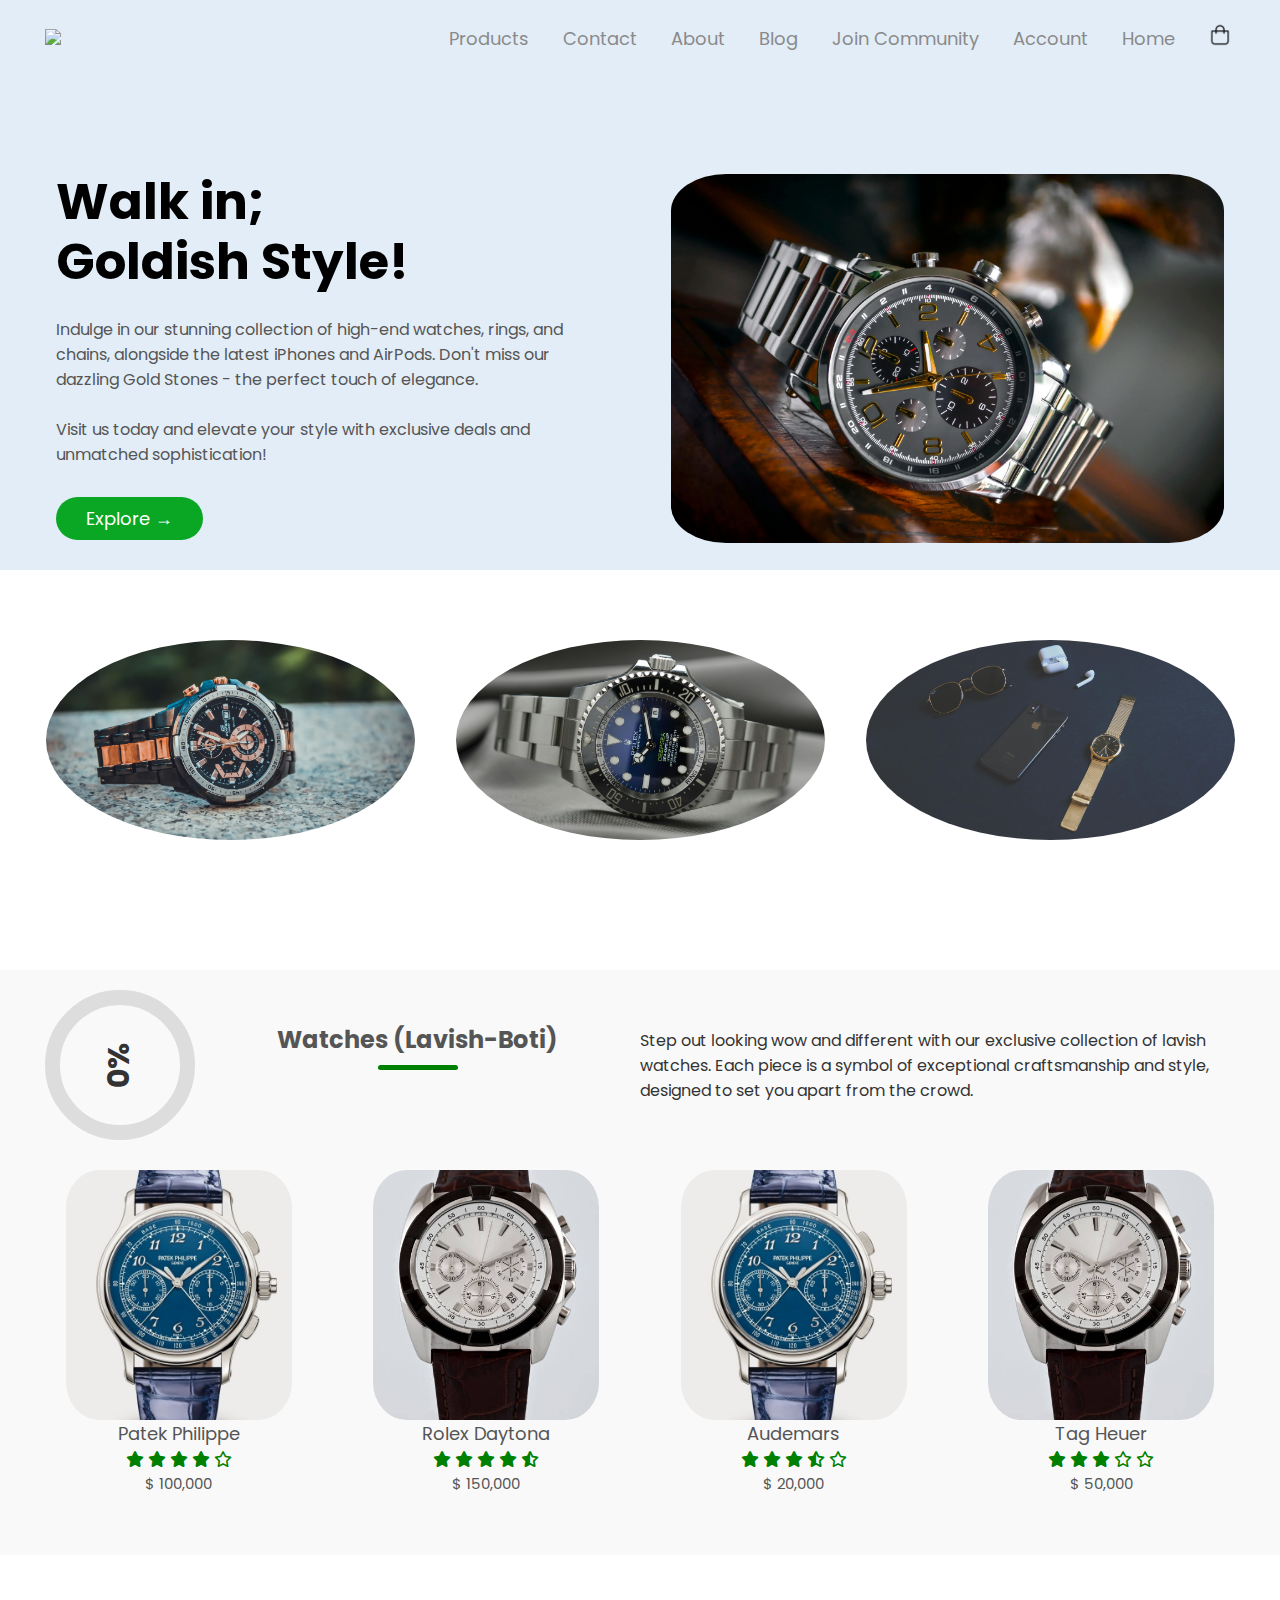
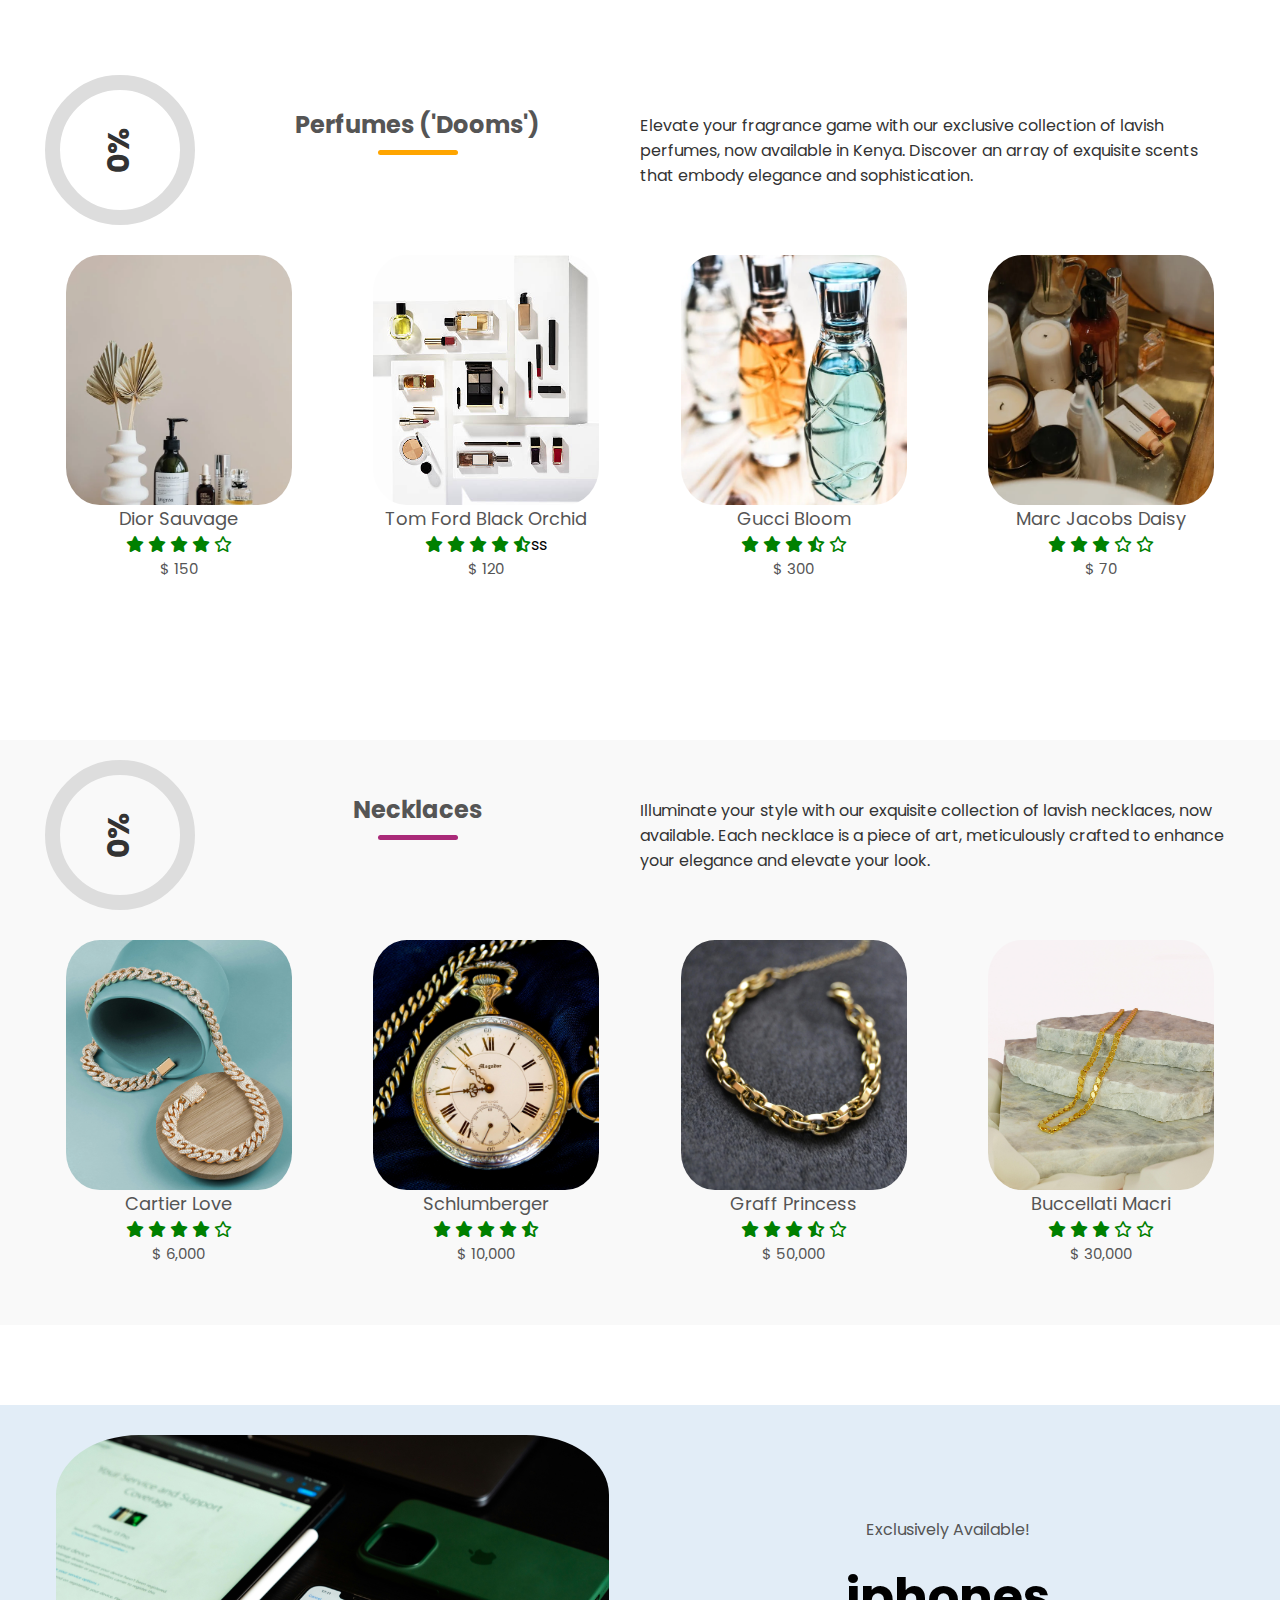
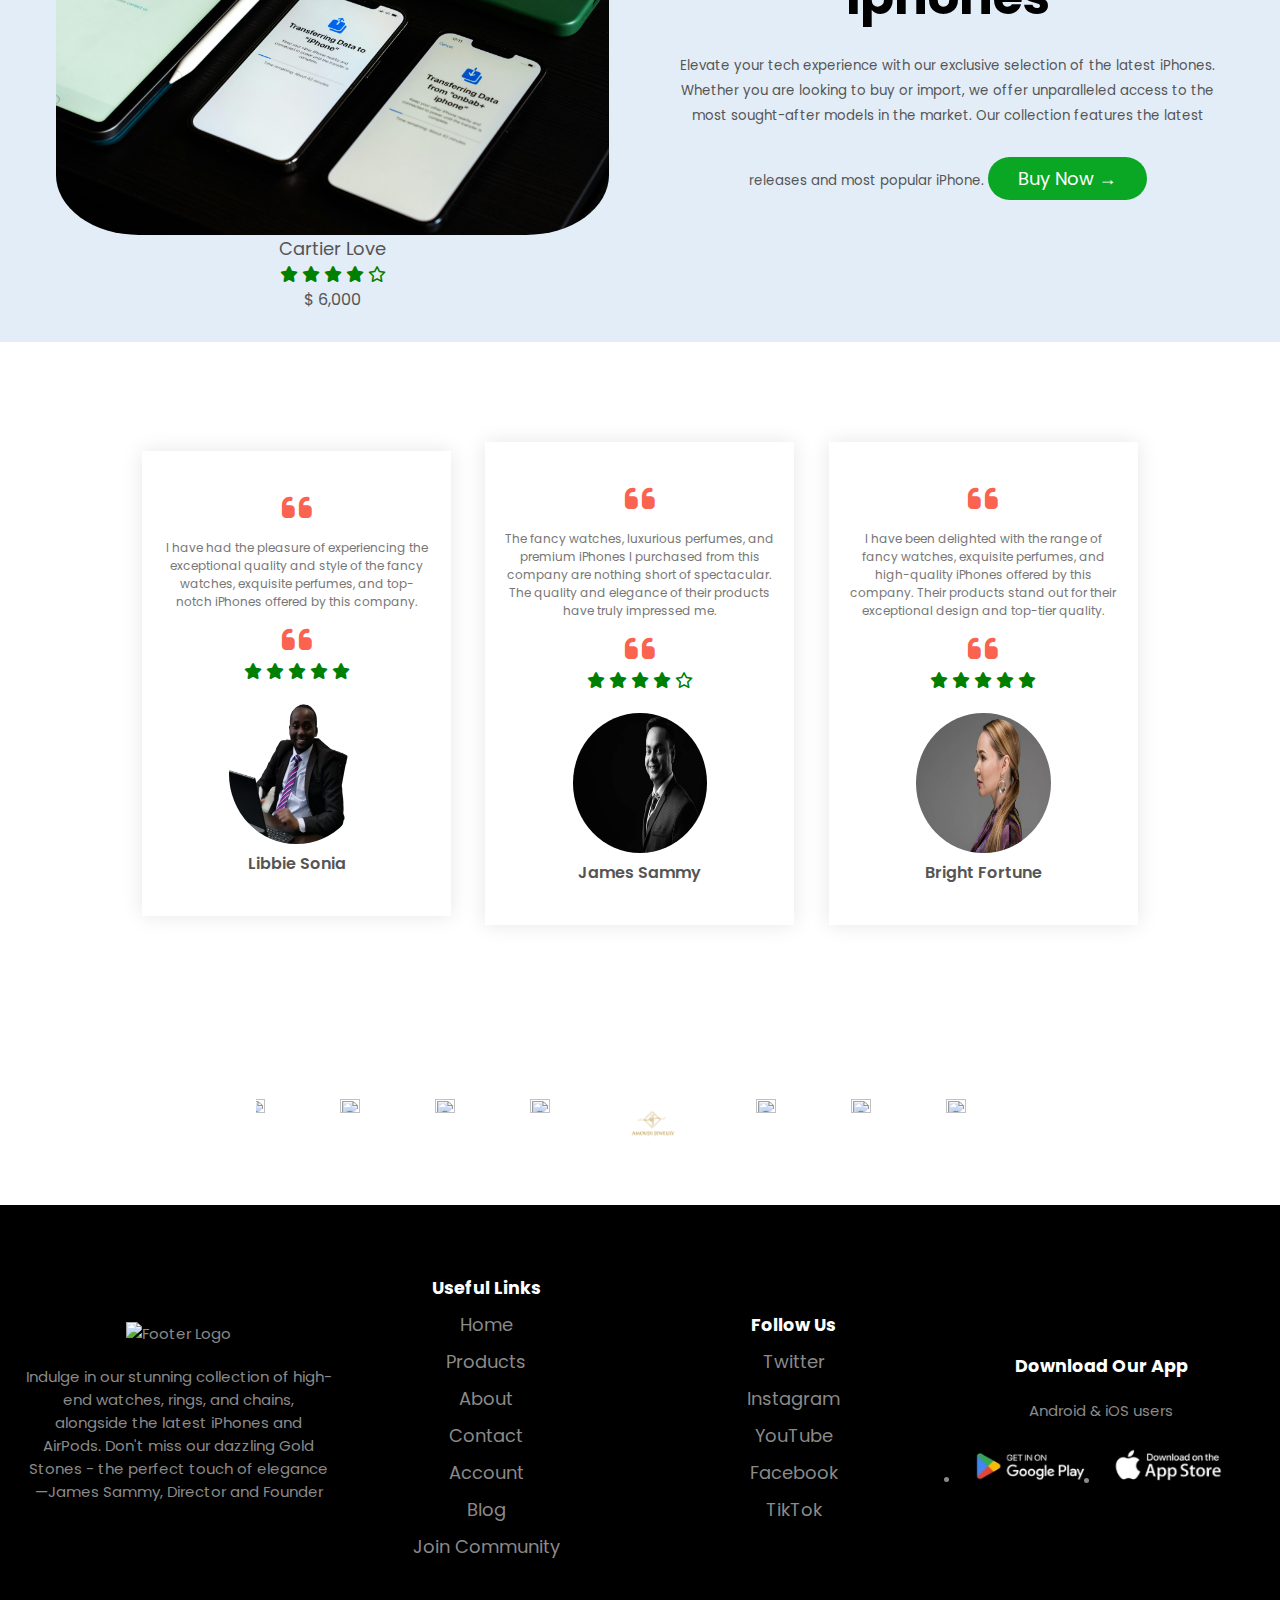
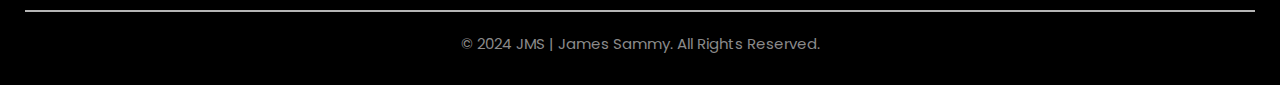
==== index.html @ a6b02d1a "Updates" ====
<!DOCTYPE html>
<html lang="en">

<head>
    <meta charset="UTF-8">
    <meta name="viewport" content="width=device-width, initial-scale=1.0">
    <title>StoreJMS</title>
    <link rel="stylesheet" href="style.css"> <!-- connect to the styling css-->
    <link href="https://fonts.googleapis.com/css2?family=Poppins:wght@300;400;500;600;700&display=swap"
        rel="stylesheet">
    <link rel="stylesheet" href="https://cdnjs.cloudflare.com/ajax/libs/font-awesome/6.4.2/css/all.min.css">
    <link rel="icon" href="images/favicon.png" type="image/png"><!----fav-icon for the browser---->
</head>

<body>
    <div class="header">
        <div class="container">

            <div class="navbar">
                <div class="logo">
                    <a href="index.html"><img src="images/logo2.png" width="150px"></a>
                </div>
                <nav>
                    <ul id="menuItems">
                        <!--add clickable menu using tag <a></a> to link pages-->
                        <li><a href="products.html">Products</a></li>
                        <li><a href="contact.html">Contact</a></li>
                        <li><a href="about.html">About</a></li>
                        <li><a href="blog.html">Blog</a></li>
                        <li><a href="community.html">Join Community</a></li>
                        <li><a href="account.html">Account</a></li>
                        <li><a href="index.html">Home</a></li>
                    </ul>
                </nav>
                <a href="cart.html"><img src="images/shopping-bag1.png" width="30px" height="30px"></a>
                <img src="images/menu.png" class="menu-icon" onclick="menutoggle()">
            </div>
            <div class="row">
                <div class="col-2">
                    <h1>Walk in; <br> Goldish Style!</h1>
                    <p>
                        Indulge in our stunning collection of high-end watches, rings, and chains, alongside the
                        latest
                        iPhones and AirPods.
                        Don't miss our dazzling Gold Stones - the perfect touch of elegance. <br /> <br />Visit us today
                        and
                        elevate
                        your
                        style with
                        exclusive deals and unmatched sophistication!
                    </p>
                    <a href="products.html" class="btn">Explore &#8594;</a>
                </div>
                <div class="col-2">
                    <img src="images/w1.jpg" class="circular-img1">
                </div>
            </div>
        </div>
    </div>

    <!--CATEGORIES / SECTIONS-->

    <div class="categories">
        <div class="container">
            <div class="row">
                <div class="col-3">
                    <img src="images/w3.jpg" class="circular-img2">
                </div>
                <div class="col-3">
                    <img src="images/w4.jpg" class="circular-img2">
                </div>
                <div class="col-3">
                    <img src="images/collection1.jpg" class="circular-img2">
                </div>
            </div>
        </div>
    </div>
    <!--product-->
    <div class="Watches">
        <div class="container">
            <section class="statAnalysis">
                <div class="circle-progress-container">
                    <svg class="circle-progress" viewBox="0 0 100 100">
                        <circle class="circle-bg" cx="50" cy="50" r="45"></circle>
                        <circle id="circle-progress-bar" class="circle-progress-bar" cx="50" cy="50" r="45"></circle>
                        <text id="circle-progress-text" x="50" y="50" text-anchor="middle" dy=".3em">0%</text>
                    </svg>
                    <h2 class="titleW">Watches (Lavish-Boti)</h2>
                </div>
                <div class="descriptionT">
                    <p id="descriptionT-text">Step out looking wow and different with our exclusive collection of lavish
                        watches.
                        Each
                        piece is
                        a symbol of
                        exceptional craftsmanship and style, designed to set you apart from the crowd.</p>
                </div>
            </section>

            <div class="row">
                <div class="col-4">
                    <a href="productDetails.html?name=Patek%20Philippe&price=100,000"><img src="images/patek1.jpg"
                            alt="Patek Philippe" class="circular-img"></a>
                    <a href="productDetails.html?name=Patek%20Philippe&price=100,000">
                        <h4>Patek Philippe</h4>
                    </a>
                    <div class="rating">
                        <i class="fa-solid fa-star"></i>
                        <i class="fa-solid fa-star"></i>
                        <i class="fa-solid fa-star"></i>
                        <i class="fa-solid fa-star"></i>
                        <i class="fa-regular fa-star"></i>
                    </div>
                    <p>$ 100,000</p>
                </div>
                <div class="col-4">
                    <a href="productDetails.html?name=Rolex%20Daytona&price=150,000"><img src="images/patek2.jpg"
                            alt="Rolex Daytona" class="circular-img"></a>
                    <a href="productDetails.html?name=Rolex%20Daytona&price=150,000">
                        <h4>Rolex Daytona</h4>
                    </a>
                    <div class="rating">
                        <i class="fa-solid fa-star"></i>
                        <i class="fa-solid fa-star"></i>
                        <i class="fa-solid fa-star"></i>
                        <i class="fa-solid fa-star"></i>
                        <i class="fas fa-star-half-alt"></i>
                    </div>
                    <p>$ 150,000</p>
                </div>
                <div class="col-4">
                    <a href="productDetails.html?name=Audemars&price=20,000"><img src="images/patek1.jpg" alt="Audemars"
                            class="circular-img"></a>
                    <a href="productDetails.html?name=Audemars&price=20,000">
                        <h4>Audemars</h4>
                    </a>
                    <div class="rating">
                        <i class="fa-solid fa-star"></i>
                        <i class="fa-solid fa-star"></i>
                        <i class="fa-solid fa-star"></i>
                        <i class="fas fa-star-half-alt"></i>
                        <i class="fa-regular fa-star"></i>
                    </div>
                    <p>$ 20,000</p>
                </div>
                <div class="col-4">
                    <a href="productDetails.html?name=Tag%20Heuer&price=50,000"><img src="images/patek2.jpg"
                            alt="Tag Heuer" class="circular-img"></a>
                    <a href="productDetails.html?name=Tag%20Heuer&price=50,000">
                        <h4>Tag Heuer</h4>
                    </a>
                    <div class="rating">
                        <i class="fa-solid fa-star"></i>
                        <i class="fa-solid fa-star"></i>
                        <i class="fa-solid fa-star"></i>
                        <i class="fa-regular fa-star"></i>
                        <i class="fa-regular fa-star"></i>
                    </div>
                    <p>$ 50,000</p>
                </div>
            </div>
        </div>
    </div>
    <div class="Perfumes">
        <div class="container">
            <section class="statAnalysis2">
                <div class="circle-progress-container2">
                    <svg class="circle-progress2" viewBox="0 0 100 100">
                        <circle class="circle-bg2" cx="50" cy="50" r="45"></circle>
                        <circle id="circle-progress-bar2" class="circle-progress-bar2" cx="50" cy="50" r="45"></circle>
                        <text id="circle-progress-text2" x="50" y="50" text-anchor="middle" dy=".3em">0%</text>
                    </svg>
                    <h2 class="titleP">Perfumes ('Dooms')</h2>
                </div>
                <div class="descriptionT2">
                    <p id="descriptionT2-text">Elevate your fragrance game with our exclusive collection of lavish
                        perfumes, now
                        available in Kenya.
                        Discover an array
                        of exquisite scents that embody elegance and sophistication.</p>
                </div>
            </section>
            <div class="row">
                <div class="col-4">
                    <a href="productDetails.html?name=Dior%20Sauvage&price=150"><img src="images/doom1.webp"
                            class="circular-img"></a>
                    <a href="productDetails.html?name=Dior%20Sauvage&price=150">
                        <h4>Dior Sauvage</h4>
                    </a>
                    <div class="rating">
                        <i class="fa-solid fa-star"></i>
                        <i class="fa-solid fa-star"></i>
                        <i class="fa-solid fa-star"></i>
                        <i class="fa-solid fa-star"></i>
                        <i class="fa-regular fa-star"></i>
                    </div>
                    <p>$ 150</p>
                </div>
                <div class="col-4">
                    <a href="productDetails.html?name=Tom%20Ford%20Black%20Orchid&price=120"><img src="images/doom6.jpg"
                            class="circular-img"></a>
                    <a href="productDetails.html?name=Tom%20Ford%20Black%20Orchid&price=120">
                        <h4>Tom Ford Black Orchid</h4>
                    </a>
                    <div class="rating">
                        <i class="fa-solid fa-star"></i>
                        <i class="fa-solid fa-star"></i>
                        <i class="fa-solid fa-star"></i>
                        <i class="fa-solid fa-star"></i>
                        <i class="fas fa-star-half-alt"></i>ss
                    </div>
                    <p>$ 120</p>
                </div>
                <div class="col-4">
                    <a href="productDetails.html?name=Gucci%20Bloom&price=300"><img src="images/doom5.webp"
                            class="circular-img"></a>
                    <a href="productDetails.html?name=Gucci%20Bloom&price=300">
                        <h4>Gucci Bloom</h4>
                    </a>
                    <div class="rating">
                        <i class="fa-solid fa-star"></i>
                        <i class="fa-solid fa-star"></i>
                        <i class="fa-solid fa-star"></i>
                        <i class="fas fa-star-half-alt"></i>
                        <i class="fa-regular fa-star"></i>
                    </div>
                    <p>$ 300</p>
                </div>
                <div class="col-4">
                    <a href="productDetails.html?name=Marc Jacobs%20Daisy&price=70"><img src="images/doom3.webp"
                            class="circular-img"></a>
                    <a href="productDetails.html?name=Marc Jacobs%20Daisy&price=70">
                        <h4>Marc Jacobs Daisy</h4>
                    </a>
                    <div class="rating">
                        <i class="fa-solid fa-star"></i>
                        <i class="fa-solid fa-star"></i>
                        <i class="fa-solid fa-star"></i>
                        <i class="fa-regular fa-star"></i>
                        <i class="fa-regular fa-star"></i>
                    </div>
                    <p>$ 70</p>
                </div>
            </div>

        </div>
    </div>
    <div class="Necklaces">
        <div class="container">
            <section class="statAnalysis3">
                <div class="circle-progress-container3">
                    <svg class="circle-progress3" viewBox="0 0 100 100">
                        <circle class="circle-bg3" cx="50" cy="50" r="45"></circle>
                        <circle id="circle-progress-bar3" class="circle-progress-bar3" cx="50" cy="50" r="45"></circle>
                        <text id="circle-progress-text3" x="50" y="50" text-anchor="middle" dy=".3em">0%</text>
                    </svg>
                    <h2 class="titleN">Necklaces</h2>
                </div>
                <div class="descriptionT3">
                    <p id="descriptionT3-text">Illuminate your style with our exquisite collection of lavish necklaces,
                        now
                        available.
                        Each necklace is a
                        piece of art, meticulously crafted to enhance your elegance and elevate your look.</p>
                </div>
            </section>

            <div class="row">
                <div class="col-4">
                    <a href="productDetails.html?name=Cartier%20Love&price=6,000"><img src="images/chain1.jpg"
                            class="circular-img"></a>
                    <a href="productDetails.html?name=Cartier%20Love&price=6,000">
                        <h4>Cartier Love</h4>
                    </a>
                    <div class="rating">
                        <i class="fa-solid fa-star"></i>
                        <i class="fa-solid fa-star"></i>
                        <i class="fa-solid fa-star"></i>
                        <i class="fa-solid fa-star"></i>
                        <i class="fa-regular fa-star"></i>
                    </div>
                    <p>$ 6,000</p>
                </div>
                <div class="col-4">
                    <a href="productDetails.html?name=Schlumberger&price=10,000"><img src="images/chain2.jpg"
                            class="circular-img"></a>
                    <a href="productDetails.html?name=Schlumberger&price=10,000">
                        <h4>Schlumberger</h4>
                    </a>
                    <div class="rating">
                        <i class="fa-solid fa-star"></i>
                        <i class="fa-solid fa-star"></i>
                        <i class="fa-solid fa-star"></i>
                        <i class="fa-solid fa-star"></i>
                        <i class="fas fa-star-half-alt"></i>
                    </div>
                    <p>$ 10,000</p>
                </div>
                <div class="col-4">
                    <a href="productDetails.html?name=Graff%20Princess&price=50,000"><img src="images/chain3.jpg"
                            class="circular-img"></a>
                    <a href="productDetails.html?name=Graff%20Princess&price=50,000">
                        <h4>Graff Princess</h4>
                    </a>
                    <div class="rating">
                        <i class="fa-solid fa-star"></i>
                        <i class="fa-solid fa-star"></i>
                        <i class="fa-solid fa-star"></i>
                        <i class="fas fa-star-half-alt"></i>
                        <i class="fa-regular fa-star"></i>
                    </div>
                    <p>$ 50,000</p>
                </div>
                <div class="col-4">
                    <a href="productDetails.html?name=Buccellati%20Macri&price=30,000"><img src="images/chain4.jpg"
                            class="circular-img"></a>
                    <a href="productDetails.html?name=Buccellati%20Macri&price=30,000">
                        <h4>Buccellati Macri</h4>
                    </a>
                    <div class="rating">
                        <i class="fa-solid fa-star"></i>
                        <i class="fa-solid fa-star"></i>
                        <i class="fa-solid fa-star"></i>
                        <i class="fa-regular fa-star"></i>
                        <i class="fa-regular fa-star"></i>
                    </div>
                    <p>$ 30,000</p>
                </div>
            </div>
        </div>
    </div>

    <!---offers--->
    <div class="offer">
        <div class="container">
            <div class="row">
                <div class="col-2">
                    <a href="productDetails.html?name=Cartier%20Love<&price=6,000"><img src="images/iphone2.jpg"
                            class="circular-img4"></a>
                    <a href="productDetails.html?name=Cartier%20Love<&price=6,000">
                        <h4>Cartier Love</h4>
                    </a>
                    <div class=" rating">
                        <i class="fa-solid fa-star"></i>
                        <i class="fa-solid fa-star"></i>
                        <i class="fa-solid fa-star"></i>
                        <i class="fa-solid fa-star"></i>
                        <i class="fa-regular fa-star"></i>
                    </div>
                    <p>$ 6,000</p>
                </div>
                <div class="col-2">
                    <p>Exclusively Available!</p>
                    <H1>iphones</H1>
                    <small>Elevate your tech experience with our exclusive selection of the latest iPhones. Whether
                        you
                        are
                        looking to buy or import, we offer unparalleled access to the most sought-after models in
                        the
                        market. Our collection features the latest releases and most popular iPhone.</small>
                    <a href="productDetails.html?name=iphone%20XS&price=6,000" class="btn">Buy Now &#8594;</a>
                </div>
            </div>

        </div>
    </div>


    <!-------Testimonials------->
    <div class="testmonial">
        <div class="container">
            <div class="row">
                <div class="col-3">
                    <i class="fa fa-quote-left"></i>
                    <p>
                        I have had the pleasure of experiencing the exceptional quality and style of the fancy
                        watches,
                        exquisite perfumes, and
                        top-notch iPhones offered by this company.
                    </p>
                    <!--<p>
                        I have had the pleasure of experiencing the exceptional quality and style of the fancy watches,
                        exquisite perfumes, and
                        top-notch iPhones offered by this company. As a client, I can confidently say that the
                        craftsmanship and luxury of their
                        products are unmatched. Each piece, from the stunning watches to the captivating fragrances and
                        cutting-edge iPhones,
                        has exceeded my expectations. The attention to detail and commitment to excellence make their
                        products truly stand out.
                        Highly recommend!
                    </p>-->
                    <i class="fa fa-quote-left"></i>
                    <div class=" rating">
                        <i class="fa-solid fa-star"></i>
                        <i class="fa-solid fa-star"></i>
                        <i class="fa-solid fa-star"></i>
                        <i class="fa-solid fa-star"></i>
                        <i class="fa-solid fa-star"></i>
                    </div>
                    <img src="images/client4.png">
                    <h3>Libbie Sonia</h3>
                </div>
                <div class="col-3">
                    <i class="fa fa-quote-left"></i>
                    <p>
                        The fancy watches, luxurious perfumes, and premium iPhones I purchased from this company are
                        nothing short of
                        spectacular. The quality and elegance of their products have truly impressed me.
                    </p>
                    <!--<p>
                        The fancy watches, luxurious perfumes, and premium iPhones I purchased from this company are
                        nothing short of
                        spectacular. The quality and elegance of their products have truly impressed me. Each item
                        reflects superior
                        craftsmanship and attention to detail, making them a joy to own. If you’re looking for high-end
                        products that deliver on
                        their promises, this is the place to shop. Highly satisfied!
                    </p>-->
                    <i class="fa fa-quote-left"></i>
                    <div class=" rating">
                        <i class="fa-solid fa-star"></i>
                        <i class="fa-solid fa-star"></i>
                        <i class="fa-solid fa-star"></i>
                        <i class="fa-solid fa-star"></i>
                        <i class="fa-regular fa-star"></i>
                    </div>
                    <img src="images/client1.jpg">
                    <h3>James Sammy</h3>
                </div>
                <div class="col-3">
                    <i class="fa fa-quote-left"></i>
                    <p>
                        I have been delighted with the range of fancy watches, exquisite perfumes, and high-quality
                        iPhones offered by this
                        company. Their products stand out for their exceptional design and top-tier quality.
                    </p>
                    <!--<p>
                        I have been delighted with the range of fancy watches, exquisite perfumes, and high-quality
                        iPhones offered by this
                        company. Their products stand out for their exceptional design and top-tier quality. Every item
                        I have acquired has
                        enhanced my lifestyle with its sophistication and performance. This company’s dedication to
                        providing premium products
                        is evident in every purchase. I wholeheartedly recommend their offerings to anyone seeking
                        luxury and excellence.
                    </p>-->
                    <i class="fa fa-quote-left"></i>
                    <div class=" rating">
                        <i class="fa-solid fa-star"></i>
                        <i class="fa-solid fa-star"></i>
                        <i class="fa-solid fa-star"></i>
                        <i class="fa-solid fa-star"></i>
                        <i class="fa-solid fa-star"></i>
                    </div>
                    <img src="images/client6.jpg">
                    <h3>Bright Fortune</h3>
                </div>
            </div>

        </div>
    </div>

    <!-- BRANDS -->
    <div class="brands">
        <div class="container">
            <div class="scrolling-wrapper">
                <div class="brand-items">
                    <img src="images/brands1.png">
                    <img src="images/exbrand1.png">
                    <img src="images/brands2.png">
                    <img src="images/exbrand3.png">
                    <img src="images/brands3.png">
                    <img src="images/brand3.png">
                    <img src="images/brands4.png">
                    <img src="images/brand2.png">
                    <img src="images/brand4.png">
                    <img src="images/brands5.png">
                    <img src="images/brand5.png">
                    <img src="images/brands6.png">
                    <img src="images/brand1.png">
                    <img src="images/brands7.png">
                    <img src="images/brands8.png">
                    <img src="images/brands9.png">
                    <img src="images/brands10.png">
                    <!-- Duplicate items for seamless looping -->
                    <img src="images/brands1.png">
                    <img src="images/exbrand1.png">
                    <img src="images/brands2.png">
                    <img src="images/exbrand3.png">
                    <img src="images/brands3.png">
                    <img src="images/brand3.png">
                    <img src="images/brands4.png">
                    <img src="images/brand2.png">
                    <img src="images/brand4.png">
                    <img src="images/brands5.png">
                    <img src="images/brand5.png">
                    <img src="images/brands6.png">
                    <img src="images/brand1.png">
                    <img src="images/brands7.png">
                    <img src="images/brands8.png">
                    <img src="images/brands9.png">
                    <img src="images/brands10.png">
                    <!-- Duplicate items for seamless looping -->
                    <img src="images/brands1.png">
                    <img src="images/exbrand1.png">
                    <img src="images/brands2.png">
                    <img src="images/exbrand3.png">
                    <img src="images/brands3.png">
                    <img src="images/brand3.png">
                    <img src="images/brands4.png">
                    <img src="images/brand2.png">
                    <img src="images/brand4.png">
                    <img src="images/brands5.png">
                    <img src="images/brand5.png">
                    <img src="images/brands6.png">
                    <img src="images/brand1.png">
                    <img src="images/brands7.png">
                    <img src="images/brands8.png">
                    <img src="images/brands9.png">
                    <img src="images/brands10.png">
                </div>
            </div>
        </div>
    </div>
    <!-- Footer -->
    <div class="footer">
        <div class="container">
            <div class="row">
                <div class="footer-col-1">
                    <img src="images/logo3.png" alt="Footer Logo">
                    <p>Indulge in our stunning collection of high-end watches, rings, and chains, alongside the
                        latest
                        iPhones and AirPods. Don't miss our dazzling Gold Stones - the perfect touch of
                        elegance—James
                        Sammy, Director and Founder</p>
                </div>
                <div class="footer-col-2">
                    <h3>Useful Links</h3>
                    <ul>
                        <li><a href="index.html">Home</a></li>
                        <li><a href="products.html">Products</a></li>
                        <li><a href="about.html">About</a></li>
                        <li><a href="contact.html">Contact</a></li>
                        <li><a href="account.html">Account</a></li>
                        <li><a href="blog.html">Blog</a></li>
                        <li><a href="community.html">Join Community</a></li>
                    </ul>
                </div>
                <div class="footer-col-3">
                    <h3>Follow Us</h3>
                    <ul>
                        <li><a href="https://twitter.com">Twitter</a></li>
                        <li><a href="https://instagram.com">Instagram</a></li>
                        <li><a href="https://youtube.com">YouTube</a></li>
                        <li><a href="https://facebook.com">Facebook</a></li>
                        <li><a href="https://tiktok.com">TikTok</a></li>
                    </ul>
                </div>
                <div class="footer-col-4">
                    <h3>Download Our App</h3>
                    <p>Android & iOS users</p>
                    <div class="app-logo">
                        <li><a href="https://play.google.com/store/apps?hl=en_US&pli=1"><img src="images/playstore.png"
                                    alt="Play Store"></a>
                        <li><a href="https://appstore.com"><img src="images/appstore.png" alt="App Store"></a>
                    </div>
                </div>
            </div>
            <hr>
            <p class="copyright">© 2024 JMS | James Sammy. All Rights Reserved.</p>
        </div>
    </div>

    <!-- WATCHES -->
    <script>
        document.addEventListener('scroll', function () {
            const section = document.querySelector('.statAnalysis');
            const progressBar = document.getElementById('circle-progress-bar');
            const progressText = document.getElementById('circle-progress-text');
            const descriptionText = document.getElementById('descriptionT-text');

            const sectionTop = section.getBoundingClientRect().top;
            const sectionBottom = section.getBoundingClientRect().bottom;
            const sectionHeight = section.offsetHeight;
            const windowHeight = window.innerHeight;

            // Calculate how much of the section is in view
            let percentage = 0;
            if (sectionTop < windowHeight && sectionBottom > 0) {
                if (sectionTop >= 0) {
                    // Section is partially in view from the top
                    percentage = ((windowHeight - sectionTop) / sectionHeight) * 75;
                } else if (sectionBottom <= windowHeight) {
                    // Section is fully in view
                    percentage = 75;
                } else {
                    // Section is partially in view from the bottom
                    percentage = ((sectionBottom) / sectionHeight) * 75;
                }
            }
            percentage = Math.max(0, Math.min(75, percentage));

            const radius = 45;
            const circumference = 2 * Math.PI * radius;
            const offset = circumference - (percentage / 100 * circumference);

            progressBar.style.strokeDashoffset = offset;
            progressText.textContent = `${Math.round(percentage)}%`;
            descriptionText.textContent = `${Math.round(percentage)}% will; Step out in style and make a statement with our exclusive collection of lavish watches. Our collection designed to wow and set you apart, you won’t want to miss out. Each piece showcases exceptional craftsmanship and unique design, ensuring you stand out from the crowd.`;
        });
    </script>

    <!--PERFUMES-->

    <script>
        document.addEventListener('scroll', function () {
            const section = document.querySelector('.statAnalysis2');
            const progressBar = document.getElementById('circle-progress-bar2');
            const progressText = document.getElementById('circle-progress-text2');
            const descriptionText = document.getElementById('descriptionT2-text');

            const sectionTop = section.getBoundingClientRect().top;
            const sectionBottom = section.getBoundingClientRect().bottom;
            const sectionHeight = section.offsetHeight;
            const windowHeight = window.innerHeight;

            // Calculate how much of the section is in view
            let percentage = 0;
            if (sectionTop < windowHeight && sectionBottom > 0) {
                if (sectionTop >= 0) {
                    // Section is partially in view from the top
                    percentage = ((windowHeight - sectionTop) / sectionHeight) * 80;
                } else if (sectionBottom <= windowHeight) {
                    // Section is fully in view
                    percentage = 80;
                } else {
                    // Section is partially in view from the bottom
                    percentage = ((sectionBottom) / sectionHeight) * 80;
                }
            }
            percentage = Math.max(0, Math.min(80, percentage));

            const radius = 45;
            const circumference = 2 * Math.PI * radius;
            const offset = circumference - (percentage / 100 * circumference);

            progressBar.style.strokeDashoffset = offset;
            progressText.textContent = `${Math.round(percentage)}%`;
            descriptionText.textContent = `${Math.round(percentage)}% will; Elevate their fragrance game with our exclusive collection of lavish perfumes, now available in Kenya. Explore a range of exquisite scents that exude elegance and sophistication, perfect for making a lasting impression.`;
        });
    </script>

    <!--NECKLACES-->
    <script>
        document.addEventListener('scroll', function () {
            const section = document.querySelector('.statAnalysis3');
            const progressBar = document.getElementById('circle-progress-bar3');
            const progressText = document.getElementById('circle-progress-text3');
            const descriptionText = document.getElementById('descriptionT3-text');

            const sectionTop = section.getBoundingClientRect().top;
            const sectionBottom = section.getBoundingClientRect().bottom;
            const sectionHeight = section.offsetHeight;
            const windowHeight = window.innerHeight;

            // Calculate how much of the section is in view
            let percentage = 0;
            if (sectionTop < windowHeight && sectionBottom > 0) {
                if (sectionTop >= 0) {
                    // Section is partially in view from the top
                    percentage = ((windowHeight - sectionTop) / sectionHeight) * 50;
                } else if (sectionBottom <= windowHeight) {
                    // Section is fully in view
                    percentage = 50;
                } else {
                    // Section is partially in view from the bottom
                    percentage = ((sectionBottom) / sectionHeight) * 50;
                }
            }
            percentage = Math.max(0, Math.min(50, percentage));

            const radius = 45;
            const circumference = 2 * Math.PI * radius;
            const offset = circumference - (percentage / 100 * circumference);

            progressBar.style.strokeDashoffset = offset;
            progressText.textContent = `${Math.round(percentage)}%`;
            descriptionText.textContent = `${Math.round(percentage)}% will; Illuminate your style with our stunning collection of lavish necklaces, now available. Each piece is a work of art, meticulously crafted to enhance your elegance and elevate your look.`;
        });
    </script>

    <!--------menu toggle-->
    <script>
        var menuItems = document.getElementById("menuItems");
        menuItems.style.maxHeight = "0px";
        function menutoggle() {
            if (menuItems.style.maxHeight == "0px") {
                menuItems.style.maxHeight = "1000px";
            }
            else {
                menuItems.style.maxHeight = "0px";
            }
        }
    </script>


    <!--code copy protection <right click and other chortcuts dissabled-->
    <script>
        document.addEventListener('contextmenu', (e) => {
            e.preventDefault();
        });

        document.addEventListener('keydown', (e) => {
            if (e.ctrlKey && (e.key === 'u' || e.key === 'i' || e.key === 'c')) {
                e.preventDefault();
            }
        });
    </script>

</body>

</html>
---- style.css ----
* {
    margin: 0;
    padding: 0;
    box-sizing: border-box;
}

body {
    font-family: 'Poppins', sans-serif;
}

.navbar {
    display: flex;
    align-items: center;
    padding: 20px;

}

nav {
    flex: 1;
    text-align: right;
}

nav ul {
    display: inline-block;
    list-style: none;
}

nav ul li {
    display: inline-block;
    margin-right: 15px;
}

nav ul li a {
    display: inline-block;
    margin-right: 15px;
    transition: color 0s ease;
}

.navbar nav ul li a:hover {
    color: #f0f0f0;
    /* Color when hovering over a link */
    background-color: #555;
    /* Background color when hovering */
    border-radius: 5px;
    /* Optional: add rounded corners */
}


a {
    text-decoration: none;
    font-size: large;
    color: #555;
}

p {
    color: #555;
}

.container {
    max-width: 1300px;
    margin: auto;
    padding-left: 25px;
    padding-right: 25px;
}

.row {
    display: flex;
    align-items: center;
    flex-wrap: wrap;
    justify-content: space-around;
}

.col-2 {
    flex-basis: 45%;
    min-width: 300px;
}

.circular-img {
    width: 75%;
    height: auto;
    border-radius: 15%;
    overflow: hidden;
    display: block;
    object-fit: cover;
}

.circular-img1 {
    width: 100%;
    height: auto;
    border-radius: 10%;
    overflow: hidden;
    display: block;
    object-fit: cover;
}

.circular-img2 {
    width: 100%;
    height: 500px;
    border-radius: 50%;
    overflow: hidden;
    display: block;
    object-fit: cover;
}

.circular-img3 {
    width: 100%;
    height: 500px;
    border-radius: 50%;
    overflow: hidden;
    display: block;
    object-fit: cover;
}

/*---Offer Pic---*/
.circular-img4 {
    width: 100%;
    height: 400px;
    border-radius: 15%;
    overflow: hidden;
    display: block;
    object-fit: cover;
}


.col-2 h1 {
    font-size: 50px;
    line-height: 60px;
    margin: 25px 0;
}

.btn {
    display: inline-block;
    background: #09a724;
    color: #fff;
    padding: 8px 30px;
    margin: 30px 0;
    border-radius: 30px;
    transition: 0.5s;
}


.btn:hover {
    background: #2b091b;
    /*change color on pointing*/
}

.header {
    background: #e2edf7;
}

.header .row {
    margin-top: 70px;
}


/*----categories----*/

.categories {
    margin: 70px 0;
}

.col-3 {
    flex-basis: 30%;
    min-width: 250px;
    margin-bottom: 30px;
    align-items: center;
}

.col-3 img {
    width: 100%;
    height: 200px;
}

.small-container {
    max-width: 1080px;
    margin: auto;
    padding-left: 25px;
    padding-right: 25px;
}

.col-4 {
    flex-basis: 20%;
    padding: 10px;
    min-width: 200px;
    margin-bottom: 50px;
    transition: transform 0.5s;
    flex-direction: column;
    text-align: center;
}

.col-4 img {
    width: 100%;
    height: 250px;
}


.title {
    text-align: center;
    margin: 0 auto 50px;
    position: relative;
    line-height: 60px;
    color: #555;
}

.title::after {
    content: '';
    background: green;
    width: 80px;
    height: 5px;
    border-radius: 5px;
    position: absolute;
    bottom: 0;
    left: 50%;
    transform: translateX(-50%);
}

h4 {
    color: #555;
    font-weight: normal;
}

.col-4 p {
    font-size: 15px;
}

.rating .fa-solid,
.rating .fa-regular,
.rating .fa-star-half-alt {
    color: green !important;
}

.col-4:hover {
    transform: translateY(-5px);
}

.description {
    text-align: center;
    width: 80%;
    margin: auto;
}

.offer {
    background: #e2edf7;
    margin-top: 80px;
    padding: 30px 0;
}

.offer .col-2 {
    text-align: center;
    align-items: center;
}

small {
    color: #555;
}

.align-top {
    margin: 0;
    padding-top: 10px;
}

.testmonial {
    padding: 100px;
}

.testmonial .col-3 {
    text-align: center;
    padding: 40px 20px;
    box-shadow: 0 0 20px 0px rgba(0, 0, 0, 0.1);
    cursor: pointer;
    transition: transform 0.5s;
}

.testmonial .col-3 img {
    width: 50%;
    margin-top: 20px;
    border-radius: 50%;
    height: 140px;
}

.testmonial .col-3:hover {
    transform: translateY(-10px);
}

.fa.fa-quote-left {
    font-size: 34px;
    color: #fa634f;

}

.col-3 p {
    font-size: 12px;
    margin: 12px 0;
    color: #777;
}

.testmonial .col-3 h3 {
    font-weight: 600;
    color: #555;
    font-size: 16px;

}


/* ------------------Container for the brand logos----------------- */
.brands {
    display: flex;
    /* Use flexbox to center the container */
    justify-content: center;
    align-items: center;
    overflow: hidden;
    width: 60%;
    height: 150px;
    margin: 0 auto;
    background: fixed;
}

/* Scrolling wrapper to hold the items and handle overflow */
.scrolling-wrapper {
    display: flex;
    animation: scroll 20s linear infinite;
    white-space: nowrap;
    /* Prevent wrapping of items */
}

/* Container for the brand items */
.brand-items {
    padding: 40px;
    display: flex;
}

/* Style for each brand image */
.brand-items img {
    width: 100%;
    height: 25%;
    margin-right: 75px;
}

/* Animation keyframes for continuous motion */
@keyframes scroll {
    from {
        transform: translateX(100%);
        /* Start position off-screen to the right */
    }

    to {
        transform: translateX(-100%);
        /* End position off-screen to the left */
    }
}

/* ------------------footer----------------- */
.footer {
    background: #000;
    color: #8a8a8a;
    font-size: 15px;
    padding: 60px 0 20px;
    display: flex;
    flex-direction: column;
    align-items: center;
}

.footer p {
    color: #8a8a8a;
    text-align: center;
    margin: 10px 0;
}

.footer h3 {
    color: #fff;
    padding: 10px 0;
    margin-top: 0;
}

.footer-col-1,
.footer-col-2,
.footer-col-3,
.footer-col-4 {
    min-width: 200px;
    margin-bottom: 20px;
    text-align: center;
}

.footer-col-1 {
    flex: 1;
}

.footer-col-2,
.footer-col-3,
.footer-col-4 {
    flex: 1;
}

.footer-col-1 img {
    width: 150px;
    margin-bottom: 10px;
}

ul {
    list-style-type: none;
    padding: 0;
}

ul li {
    margin-bottom: 10px;
}

ul li a {
    color: #8a8a8a;
    text-decoration: none;
}

ul li a:hover {
    color: #fff;
}

.app-logo {
    margin-top: 25px;
    display: flex;
    justify-content: center;
}

.app-logo img {
    width: 120px;
    margin: 0 10px;
}

.app-logo img:hover {
    color: #ffbd2e;
}

.footer hr {
    border: none;
    background: #b5b5b5;
    height: 2px;
    margin: 20px 0;
}

.copyright {
    text-align: center;
    margin: 20px 0;
}

/*---------menu icon-----*/
.menu-icon {
    width: 30px;
    margin-left: 20px;
    display: none;
}

/*----- All products -----*/
.row-2 {
    justify-content: space-between;
    margin: 100px auto 50px;
}

select {
    border: 1px solid green;
    padding: 5px;
}

select:focus {
    outline: none;
}

.page-btn {
    margin: 0 auto 60px;
}

.page-btn span {
    display: inline-block;
    border: 1px solid green;
    margin-left: 10px;
    width: 40px;
    height: 40px;
    text-align: center;
    line-height: 40px;
    cursor: pointer;
}

.page-btn span:hover {
    background: green;
    color: #fff;
}

/*----PRODUCT DETAILS STYLING------*/
.product-details {
    margin-top: 50px;
}

.product-details .col-2 {
    padding: 20px;
}

.product-details .col-2 img {
    padding: 0;
    margin-bottom: 40px;
}

.product-details h4 {
    margin: 20px 0;
    font-size: 20px;
    font-weight: bold;
}

.product-details select {
    display: block;
    padding: 10px;
    margin-top: 20px;
}

.product-details input {
    width: 50px;
    height: 40px;
    padding: 10px;
    font-size: 20px;
    margin-right: 10px;
    border: 1px solid green;
}

input:focus {
    outline: none;
}

.product-details .fa-indent {
    color: green;
    margin-left: 10px;
}

.small-img-row {
    display: flex;
    justify-content: space-between;
}

.small-img-column {
    flex-basis: 24%;
    cursor: pointer;
}

.small-img-column img {
    height: 50%;
}

/*------------cart details--------*/
.cart-page {
    margin: 80px auto;
}

table {
    width: 100%;
    border-collapse: collapse;
}

th {
    text-align: left;
    padding: 5px;
    color: #fff;
    background: green;
    font-weight: normal;
}

.cart-info {
    display: flex;
    flex-wrap: wrap;
}

.cart-info img {
    width: 80px;
    height: 100px;
    margin-right: 15px;
}

td {
    padding: 10px 5px;
}

td input {
    width: 40px;
    height: 30px;
    padding: 5px;
}

td a {
    color: green;
}

.total-cost {
    display: flex;
    justify-content: flex-start;
}

.total-cost table {
    border-top: 5px solid green;
    width: 100%;
    max-width: 680px;
}

td:last-child {
    text-align: right;
}

th:last-child {
    text-align: right;
}


/*-----account page-----*/

.account-page .col-2 {
    padding: 50px 0;
    background: #fff;
}

.form-container {
    background: #fff;
    width: 300px;
    height: 350px;
    position: relative;
    text-align: center;
    padding: 20px 0;
    margin: auto;
    box-shadow: 0 0 20px 0px rgba(0, 0, 0, 0.1);
    border-radius: 15px;
    overflow: hidden;
}


.form-container span {
    font-weight: bold;
    padding: 0 22px;
    color: #555;
    cursor: pointer;
    width: 100px;
}

.form-btn {
    display: inline-block;
}

.form-container form {
    max-width: 300px;
    padding: 0 20px;
    /*now overlap the forms*/
    position: absolute;
    top: 130px;
    transition: transform 1s;
}

form input {
    width: 100%;
    height: 30px;
    margin: 10px 0;
    padding: 0 10px;
    border: 1px solid #ccc;
    border-radius: 5px;
}

form .btn {
    width: 100%;
    border: none;
    cursor: pointer;
    margin: 10px 0;
}

form .btn:focus {
    outline: none;
}

#loginForm {
    left: -300px;
}

#registerForm {
    left: 0px;
}


form a {
    font-size: 12px;
}

#indicator {
    width: 100px;
    border: none;
    background: green;
    height: 3px;
    margin-top: 8px;
    transform: translateX(100px);
    transition: transform 1s;
}

.aboutUs {
    text-align: center;
    padding: 40px 0 40px;
}

.aboutUs h2 {
    color: #777;
}

.about .col-2 {
    text-align: center;
    margin: 0 auto;
    /* Center the container if it has a fixed width */
}

.unline {
    display: inline-block;
    height: 4px;
    /* Adjust height as needed */
    width: 80px;
    background-color: green;
    border-radius: 2px;
    /* Optional: gives a rounded effect */
    margin-top: 10px;
    margin-bottom: 20px;
}

/* Contact Form */
.card {
    background: #fff;
    border-radius: 8px;
    overflow: hidden;
}

.card-body {
    padding: 20px;
}

.form-groupContact {
    margin-bottom: 15px;
}

.form-groupContact label {
    display: block;
    margin-bottom: 5px;
    font-weight: 600;
}

.form-control {
    width: 400px;
    padding: 10px;
    border-radius: 4px;
    border: 1px solid #ddd;
}

.form-control::placeholder {
    color: #999;
}

.btn-primary {
    background: green;
    color: #fff;
    border: none;
    padding: 10px 20px;
    border-radius: 4px;
    cursor: pointer;
}

.btn-primary:hover {
    background: green;
}

.border-start {
    border-left: 2px solid #ddd;
    padding-left: 60px;
    height: 400px;
}

.main-heading {
    font-size: 18px;
    color: #555;
    font-weight: bold;
}

.col-md-6 h6 {
    font-size: 15px;
    color: #555;
    margin-bottom: 10px;
}

.mb-1 {
    font-size: 12px;
    color: #555;
}

.underline {
    height: 4px;
    /* Fixed height */
    width: 4rem;
    background-color: green;
    margin-top: 5px;
    margin-left: 50px;
    margin-bottom: 10px;
}

/*----blog styling----*/

.blog h1 {
    color: green;
    font-size: 20px;
    margin-bottom: 20px;
    margin-top: 30px;
}

.blog h2 {
    color: #777;
    margin: 20px 0 5px;
}

.underline2 {
    height: 4px;
    /* Fixed height */
    width: 3rem;
    background-color: gold;
    margin-top: 2px;
    margin-left: 0px;
    margin-bottom: 5px;
}

.blog ul {
    list-style-type: none;
    padding: 0;
}

.blog li {
    margin: 10px 0;
}

/*-----community styling----*/
.community h1 {
    color: #333;
}

.community {
    margin-top: 20px;
    padding: 20px;
    background-color: #fff;
    border: none;
    border-radius: 8px;
}

.community h2 {
    color: green;
    text-align: center;
}

.community h3 {
    color: green;
    margin: 20px 0;
    text-align: center;
}

.community p {
    font-size: 16px;
    color: #333;
    text-align: center;
    margin-top: 40px;
}

.community-content {
    display: flex;
    flex-wrap: wrap;
}

.community-col-1,
.community-col-2 {
    flex: 1;
    min-width: 300px;
}

.community-col-1 {
    margin-right: 80px;
}

.community-col-2 img {
    width: 100%;
    height: 40%;
    margin-bottom: 20px;
}

.form-group {
    margin-bottom: 15px;
}

.form-group label {
    display: block;
    margin-bottom: 5px;
    font-weight: bold;
}

.form-group input,
.form-group textarea {
    width: 100%;
    padding: 10px;
    border: 1px solid #ddd;
    border-radius: 4px;
}

.form-group input[type="submit"] {
    background-color: green;
    color: #fff;
    border: none;
    cursor: pointer;
}

.form-group input[type="submit"]:hover {
    background-color: #e2edf7;
}

.CartEmailBtn {
    display: inline-block;
    background: #09a724;
    color: #fff;
    padding: 8px 30px;
    margin-left: 980px;
    border-radius: 30px;
    transition: 0.5s;
    border: none;
}

.CartEmailBtn:hover {
    background-color: orange;
}

.CartPrintBtn {
    display: inline-block;
    background: #777;
    color: #fff;
    padding: 8px 30px;
    margin: 30px 0;
    border-radius: 30px;
    transition: 0.5s;
    border: none;
}

.CartPrintBtn:hover {
    background-color: orange;
}

/* print the cart table below */

@media print {
    body .navbar * {
        visibility: hidden;
    }

    .CartPrintBtn,
    .CartEmailBtn {
        display: none;
    }

    #cartTable {
        width: 100%;
        border-collapse: collapse;
    }

    #cartTable th,
    #cartTable td {
        border: 1px solid #000;
        padding: 8px;
        text-align: left;
    }
}

h4:hover {
    color: green;
}


/*Watches Style*/
.Watches {
    margin-top: 100px;
    background-color: #f9f9f9;
}

.titleW {
    text-align: center;
    margin: 0 auto 50px;
    position: relative;
    line-height: 60px;
    color: #555;
}

.titleW::after {
    content: '';
    background: green;
    width: 80px;
    height: 5px;
    border-radius: 5px;
    position: absolute;
    bottom: 0;
    left: 50%;
    transform: translateX(-50%);
}

.statAnalysis {
    display: flex;
    align-items: center;
    justify-content: space-between;
    padding: 20px;
    border-radius: 8px;
}

.circle-progress-container {
    width: 50%;
    display: flex;
    justify-content: center;
    align-items: center;
}

.circle-progress {
    width: 150px;
    height: 150px;
    transform: rotate(-90deg);
}

.circle-bg {
    fill: none;
    stroke: #ddd;
    stroke-width: 10;
}

.circle-progress-bar {
    fill: none;
    stroke: #4caf50;
    stroke-width: 10;
    stroke-dasharray: 282.6;
    /* Circumference of the circle */
    stroke-dashoffset: 282.6;
    /* Starts as 100% (hidden) */
    transition: stroke-dashoffset 0.5s ease-in-out;
}

circle {
    transition: stroke-dashoffset 0.5s;
}

text {
    font-size: 20px;
    fill: #333;
    font-weight: bold;
}

.descriptionT {
    width: 50%;
}

#descriptionT-text {
    font-size: 16px;
    color: #333;
}

/*Perfumes Style*/
.Perfumes {
    margin-top: 100px;
    background-color: #fff;
}

.titleP {
    text-align: center;
    margin: 0 auto 50px;
    position: relative;
    line-height: 60px;
    color: #555;
}

.titleP::after {
    content: '';
    background: orange;
    width: 80px;
    height: 5px;
    border-radius: 5px;
    position: absolute;
    bottom: 0;
    left: 50%;
    transform: translateX(-50%);
}

.statAnalysis2 {
    display: flex;
    align-items: center;
    justify-content: space-between;
    padding: 20px;
    border-radius: 8px;
}

.circle-progress-container2 {
    width: 50%;
    display: flex;
    justify-content: center;
    align-items: center;
}

.circle-progress2 {
    width: 150px;
    height: 150px;
    transform: rotate(-90deg);
}

.circle-bg2 {
    fill: none;
    stroke: #ddd;
    stroke-width: 10;
}

.circle-progress-bar2 {
    fill: none;
    stroke: orange;
    stroke-width: 10;
    stroke-dasharray: 282.6;
    /* Circumference of the circle */
    stroke-dashoffset: 282.6;
    /* Starts as 100% (hidden) */
    transition: stroke-dashoffset 0.5s ease-in-out;
}

circle {
    transition: stroke-dashoffset 0.5s;
}

text {
    font-size: 20px;
    fill: #333;
    font-weight: bold;
}

.descriptionT2 {
    width: 50%;
}

#descriptionT2-text {
    font-size: 16px;
    color: #333;
}

/*Necklace Style*/
.Necklaces {
    margin-top: 100px;
    background-color: #f9f9f9;
}

.titleN {
    text-align: center;
    margin: 0 auto 50px;
    position: relative;
    line-height: 60px;
    color: #555;
}

.titleN::after {
    content: '';
    background: rgb(170, 42, 121);
    width: 80px;
    height: 5px;
    border-radius: 5px;
    position: absolute;
    bottom: 0;
    left: 50%;
    transform: translateX(-50%);
}

.statAnalysis3 {
    display: flex;
    align-items: center;
    justify-content: space-between;
    padding: 20px;
    border-radius: 8px;
}

.circle-progress-container3 {
    width: 50%;
    display: flex;
    justify-content: center;
    align-items: center;
}

.circle-progress3 {
    width: 150px;
    height: 150px;
    transform: rotate(-90deg);
}

.circle-bg3 {
    fill: none;
    stroke: #ddd;
    stroke-width: 10;
}

.circle-progress-bar3 {
    fill: none;
    stroke: rgb(170, 42, 121);
    stroke-width: 10;
    stroke-dasharray: 282.6;
    /* Circumference of the circle */
    stroke-dashoffset: 282.6;
    /* Starts as 100% (hidden) */
    transition: stroke-dashoffset 0.5s ease-in-out;
}

circle {
    transition: stroke-dashoffset 0.5s;
}

text {
    font-size: 20px;
    fill: #333;
    font-weight: bold;
}

.descriptionT3 {
    width: 50%;
}

#descriptionT3-text {
    font-size: 16px;
    color: #333;
}



























/*---media querry for menu for less than 600px screens---*/
@media only screen and (max-width: 600px) {
    .row {
        text-align: center;
    }

    .col-2,
    .col-3,
    .col-4 {
        flex-basis: 100%;
    }

    .product-details .row {
        text-align: left;
    }

    .product-details .col-2 {
        padding: 20px 0;
    }

    .product-details h1 {
        font-size: 22px;
        line-height: 26px;
    }

    .cart-info p {
        display: none;
    }
}


/*---media querry for menu---*/
@media only screen and (max-width: 800px) {
    nav ul {
        position: absolute;
        top: 70px;
        left: 0px;
        background: #333;
        width: 100%;
        overflow: hidden;
        transition: max-height 0.5s;
    }

    nav ul li {
        display: block;
        margin-right: 50px;
        margin-top: 10px;
        margin-bottom: 10px;
    }

    nav ul li a {
        color: #fff;
    }

    .menu-icon {
        display: block;
        cursor: pointer;
    }
}

/* Responsive design for footer columns */
@media only screen and (max-width: 768px) {
    .footer {
        padding: 30px 0;
    }

    .footer-col-1,
    .footer-col-2,
    .footer-col-3,
    .footer-col-4 {
        flex: 1 1 100%;
        max-width: 100%;
        margin-bottom: 20px;
    }

    .app-logo img {
        width: 100px;
        margin: 0 5px;
    }
}
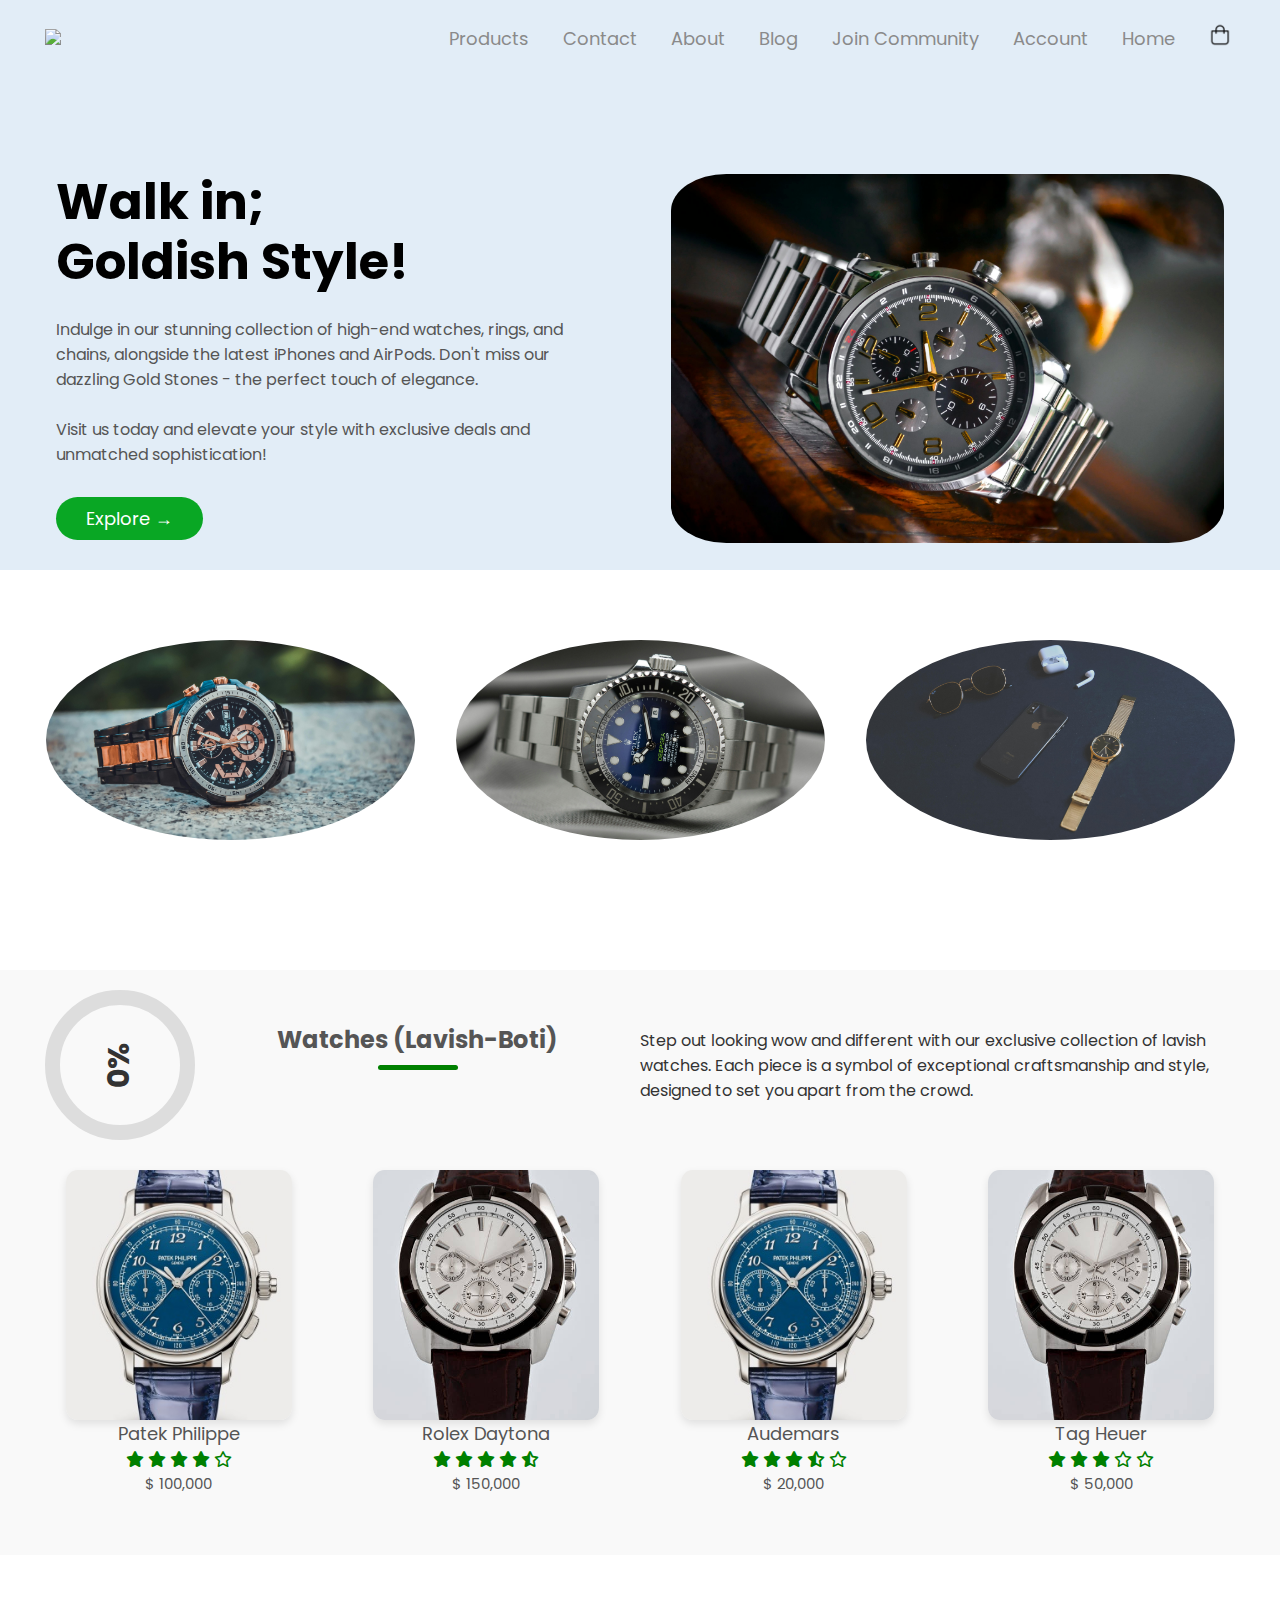
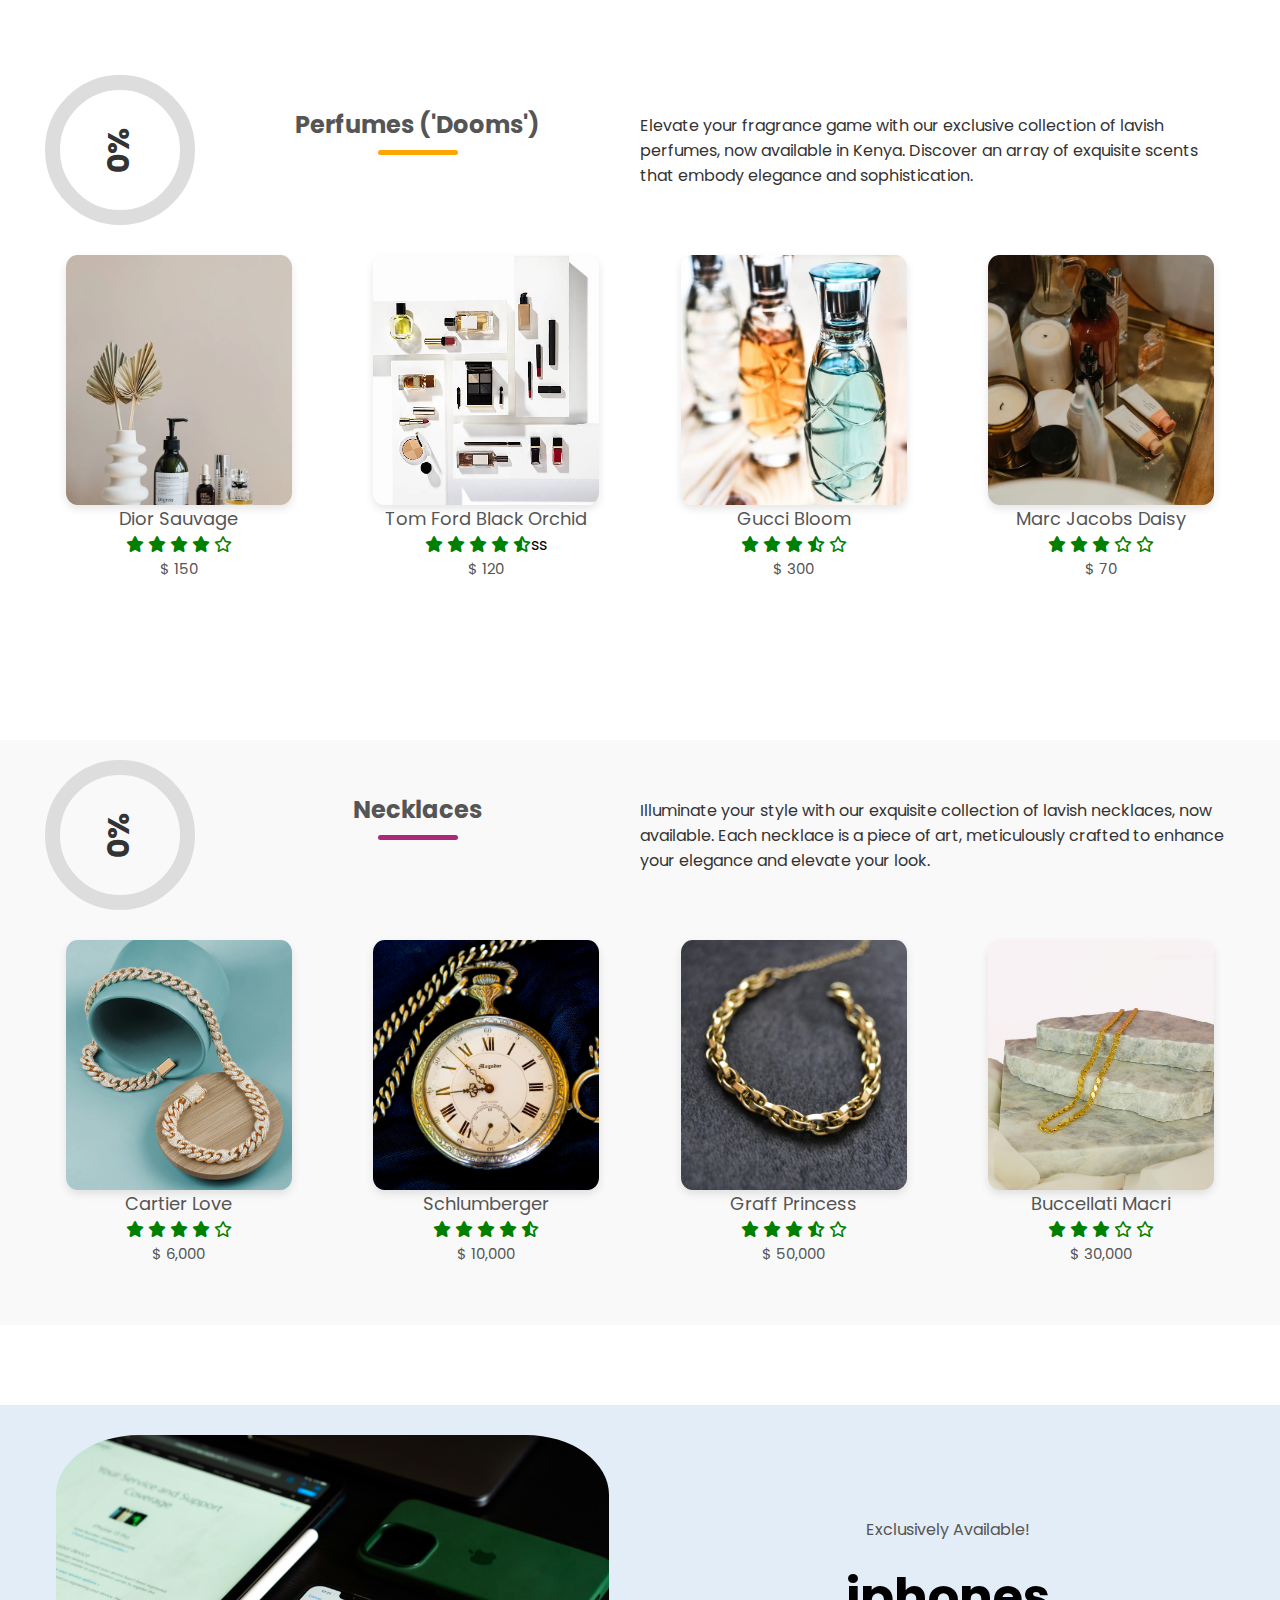
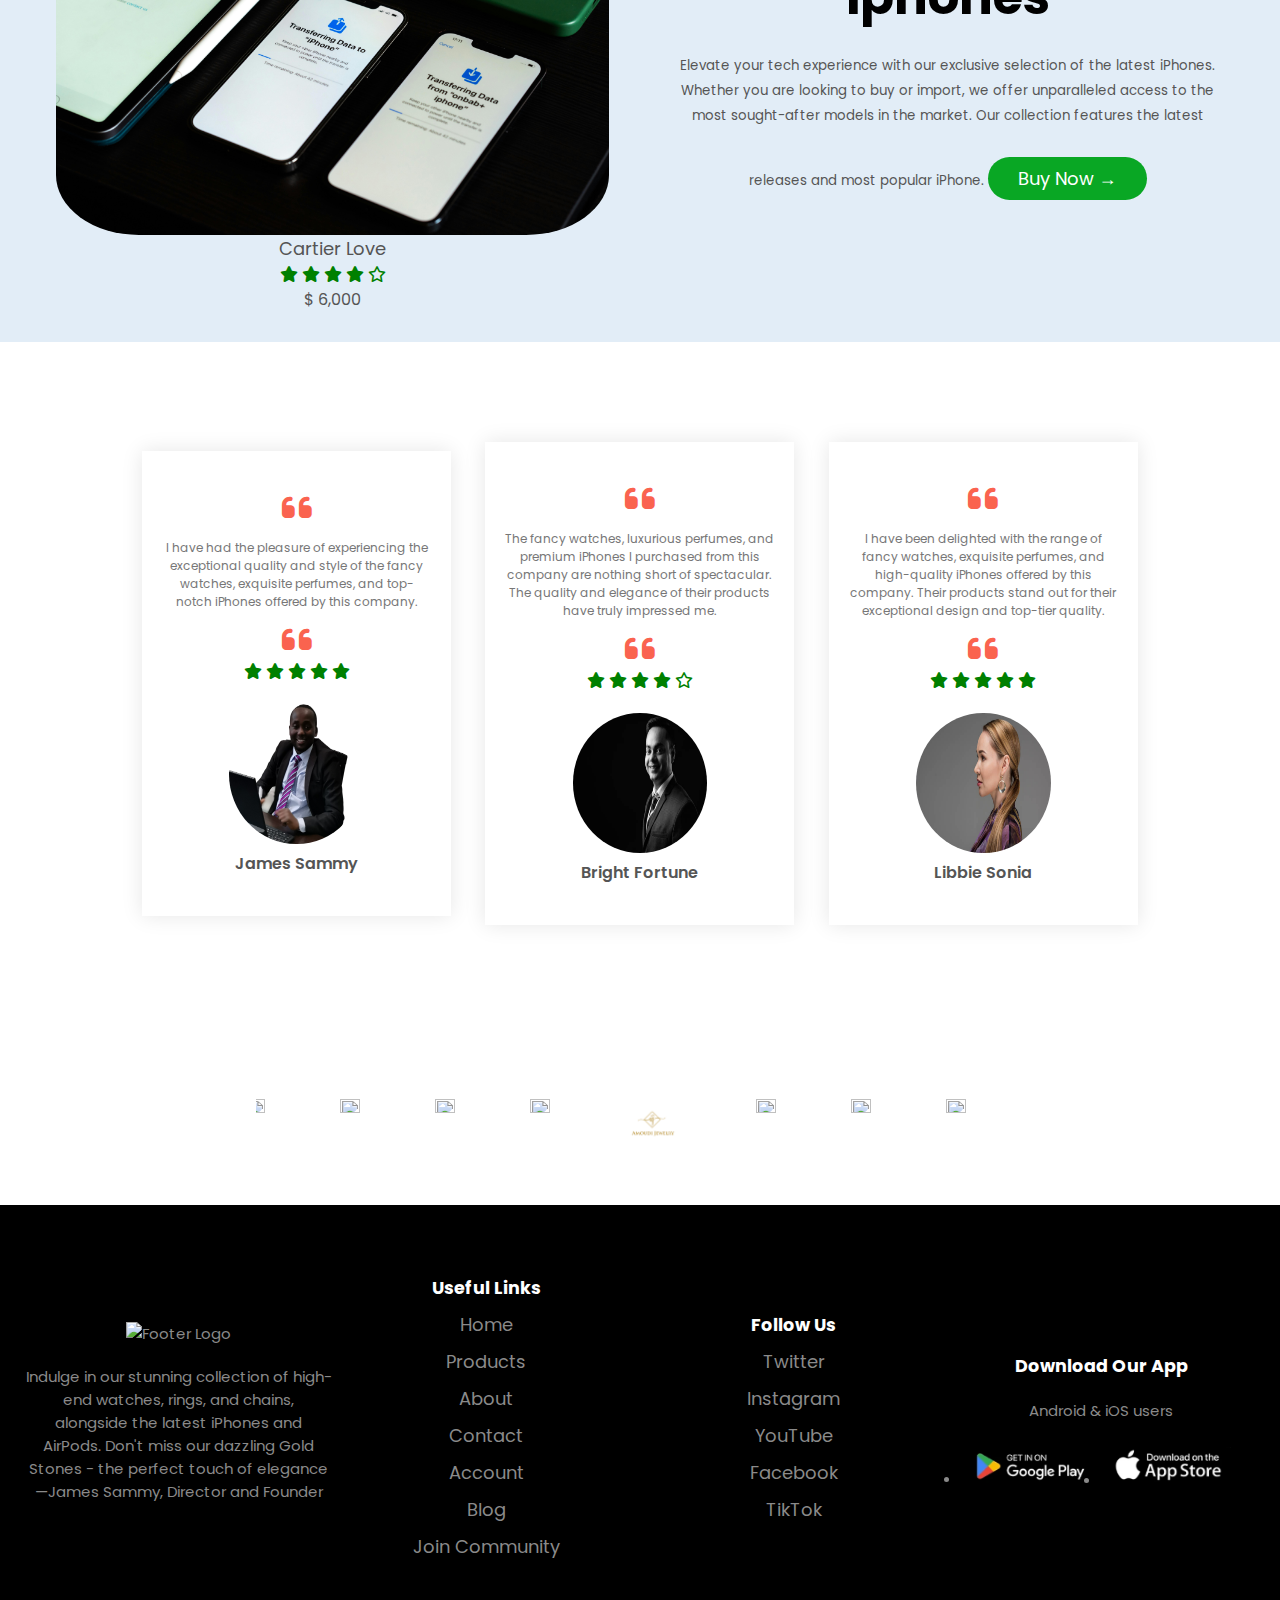
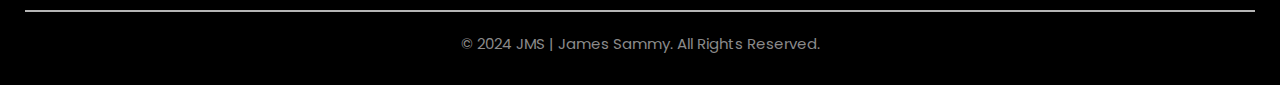
==== commit e1e570ac: "Updates" ====
--- a/index.html
+++ b/index.html
@@ -378,17 +378,6 @@
                         exquisite perfumes, and
                         top-notch iPhones offered by this company.
                     </p>
-                    <!--<p>
-                        I have had the pleasure of experiencing the exceptional quality and style of the fancy watches,
-                        exquisite perfumes, and
-                        top-notch iPhones offered by this company. As a client, I can confidently say that the
-                        craftsmanship and luxury of their
-                        products are unmatched. Each piece, from the stunning watches to the captivating fragrances and
-                        cutting-edge iPhones,
-                        has exceeded my expectations. The attention to detail and commitment to excellence make their
-                        products truly stand out.
-                        Highly recommend!
-                    </p>-->
                     <i class="fa fa-quote-left"></i>
                     <div class=" rating">
                         <i class="fa-solid fa-star"></i>
@@ -398,7 +387,7 @@
                         <i class="fa-solid fa-star"></i>
                     </div>
                     <img src="images/client4.png">
-                    <h3>Libbie Sonia</h3>
+                    <h3>James Sammy</h3>
                 </div>
                 <div class="col-3">
                     <i class="fa fa-quote-left"></i>
@@ -407,15 +396,6 @@
                         nothing short of
                         spectacular. The quality and elegance of their products have truly impressed me.
                     </p>
-                    <!--<p>
-                        The fancy watches, luxurious perfumes, and premium iPhones I purchased from this company are
-                        nothing short of
-                        spectacular. The quality and elegance of their products have truly impressed me. Each item
-                        reflects superior
-                        craftsmanship and attention to detail, making them a joy to own. If you’re looking for high-end
-                        products that deliver on
-                        their promises, this is the place to shop. Highly satisfied!
-                    </p>-->
                     <i class="fa fa-quote-left"></i>
                     <div class=" rating">
                         <i class="fa-solid fa-star"></i>
@@ -425,7 +405,7 @@
                         <i class="fa-regular fa-star"></i>
                     </div>
                     <img src="images/client1.jpg">
-                    <h3>James Sammy</h3>
+                    <h3>Bright Fortune</h3>
                 </div>
                 <div class="col-3">
                     <i class="fa fa-quote-left"></i>
@@ -434,16 +414,6 @@
                         iPhones offered by this
                         company. Their products stand out for their exceptional design and top-tier quality.
                     </p>
-                    <!--<p>
-                        I have been delighted with the range of fancy watches, exquisite perfumes, and high-quality
-                        iPhones offered by this
-                        company. Their products stand out for their exceptional design and top-tier quality. Every item
-                        I have acquired has
-                        enhanced my lifestyle with its sophistication and performance. This company’s dedication to
-                        providing premium products
-                        is evident in every purchase. I wholeheartedly recommend their offerings to anyone seeking
-                        luxury and excellence.
-                    </p>-->
                     <i class="fa fa-quote-left"></i>
                     <div class=" rating">
                         <i class="fa-solid fa-star"></i>
@@ -453,7 +423,7 @@
                         <i class="fa-solid fa-star"></i>
                     </div>
                     <img src="images/client6.jpg">
-                    <h3>Bright Fortune</h3>
+                    <h3>Libbie Sonia</h3>
                 </div>
             </div>
 
--- a/style.css
+++ b/style.css
@@ -78,10 +78,19 @@
 .circular-img {
     width: 75%;
     height: auto;
-    border-radius: 15%;
+    /* Ensures the height adjusts based on the width to maintain aspect ratio */
+    border-radius: 5%;
+    /* Makes the image fully circular */
     overflow: hidden;
     display: block;
     object-fit: cover;
+    /* Ensures the image covers the container while maintaining aspect ratio */
+    object-position: center;
+    /* Centers the image within the container */
+    margin: 0 auto;
+    /* Centers the image horizontally in its container */
+    box-shadow: 0 4px 8px rgba(0, 0, 0, 0.1);
+    /* Optional: Adds a subtle shadow for a more polished look */
 }
 
 .circular-img1 {
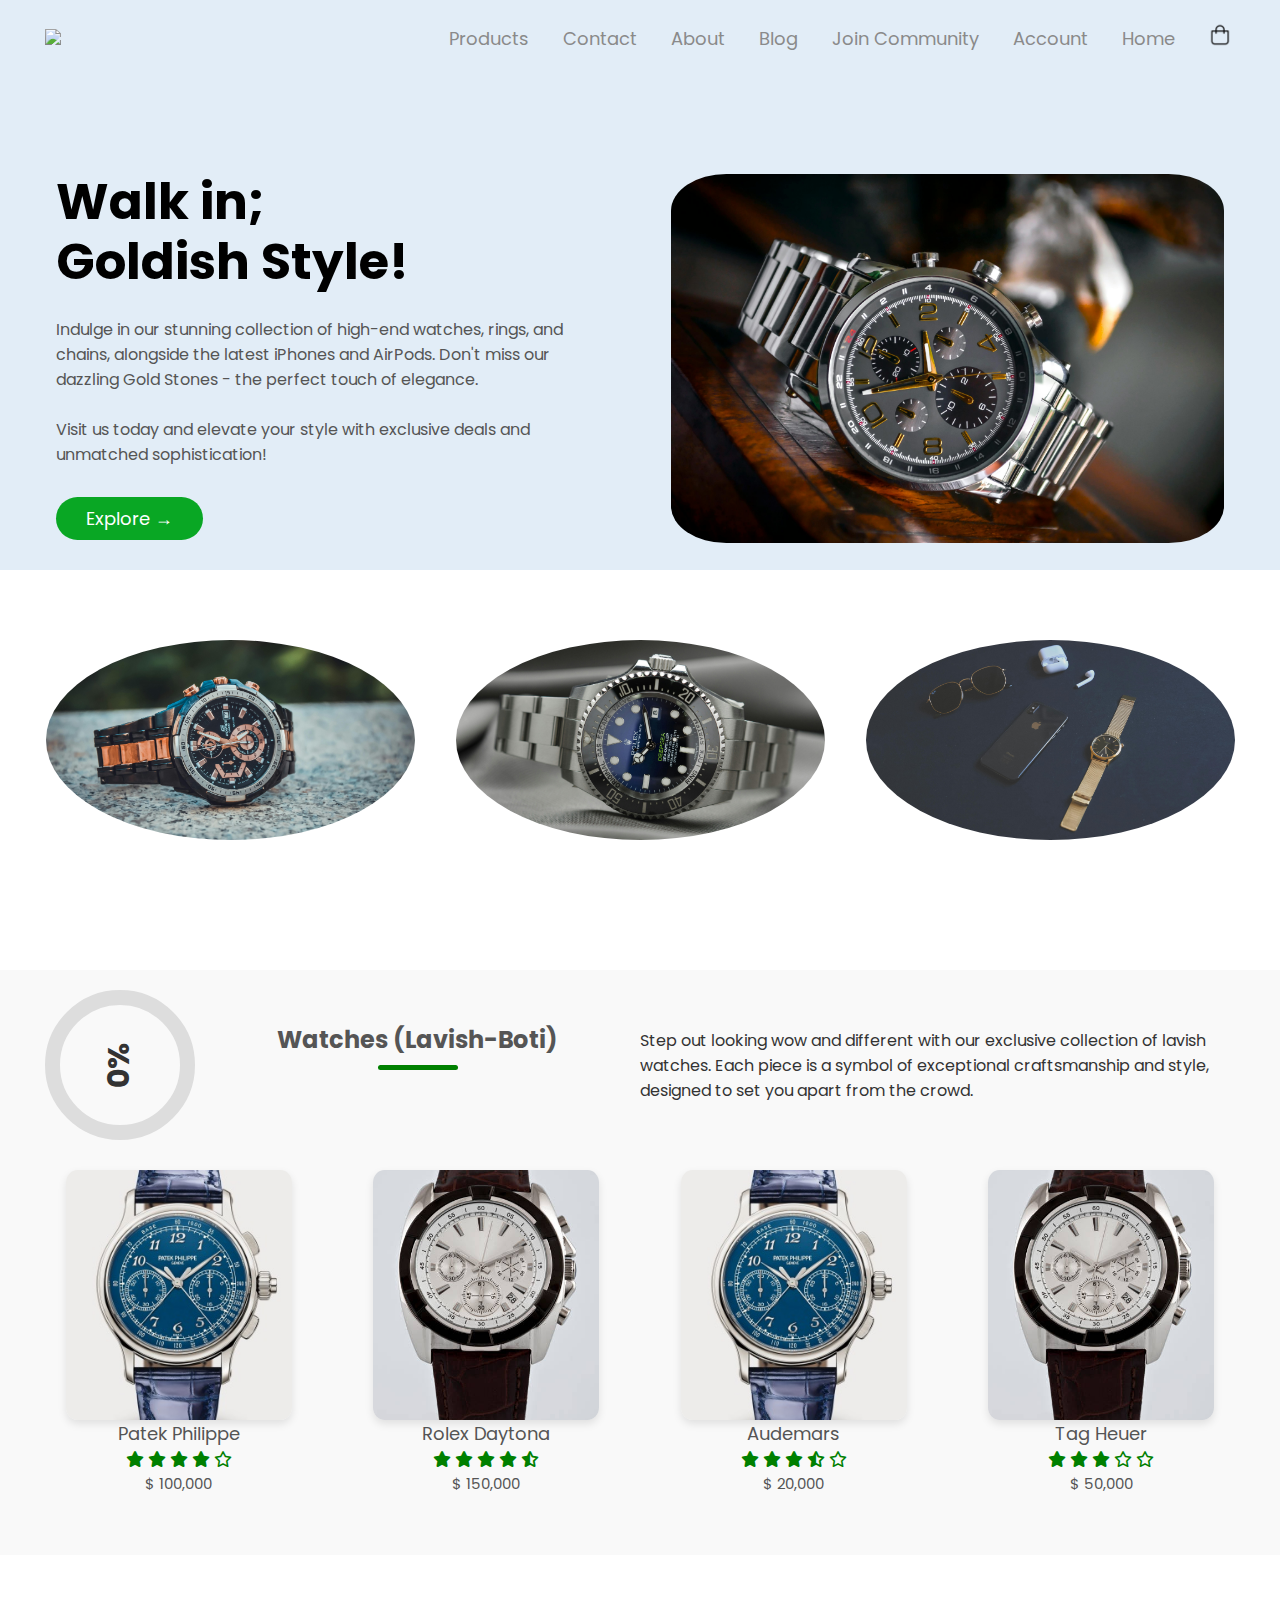
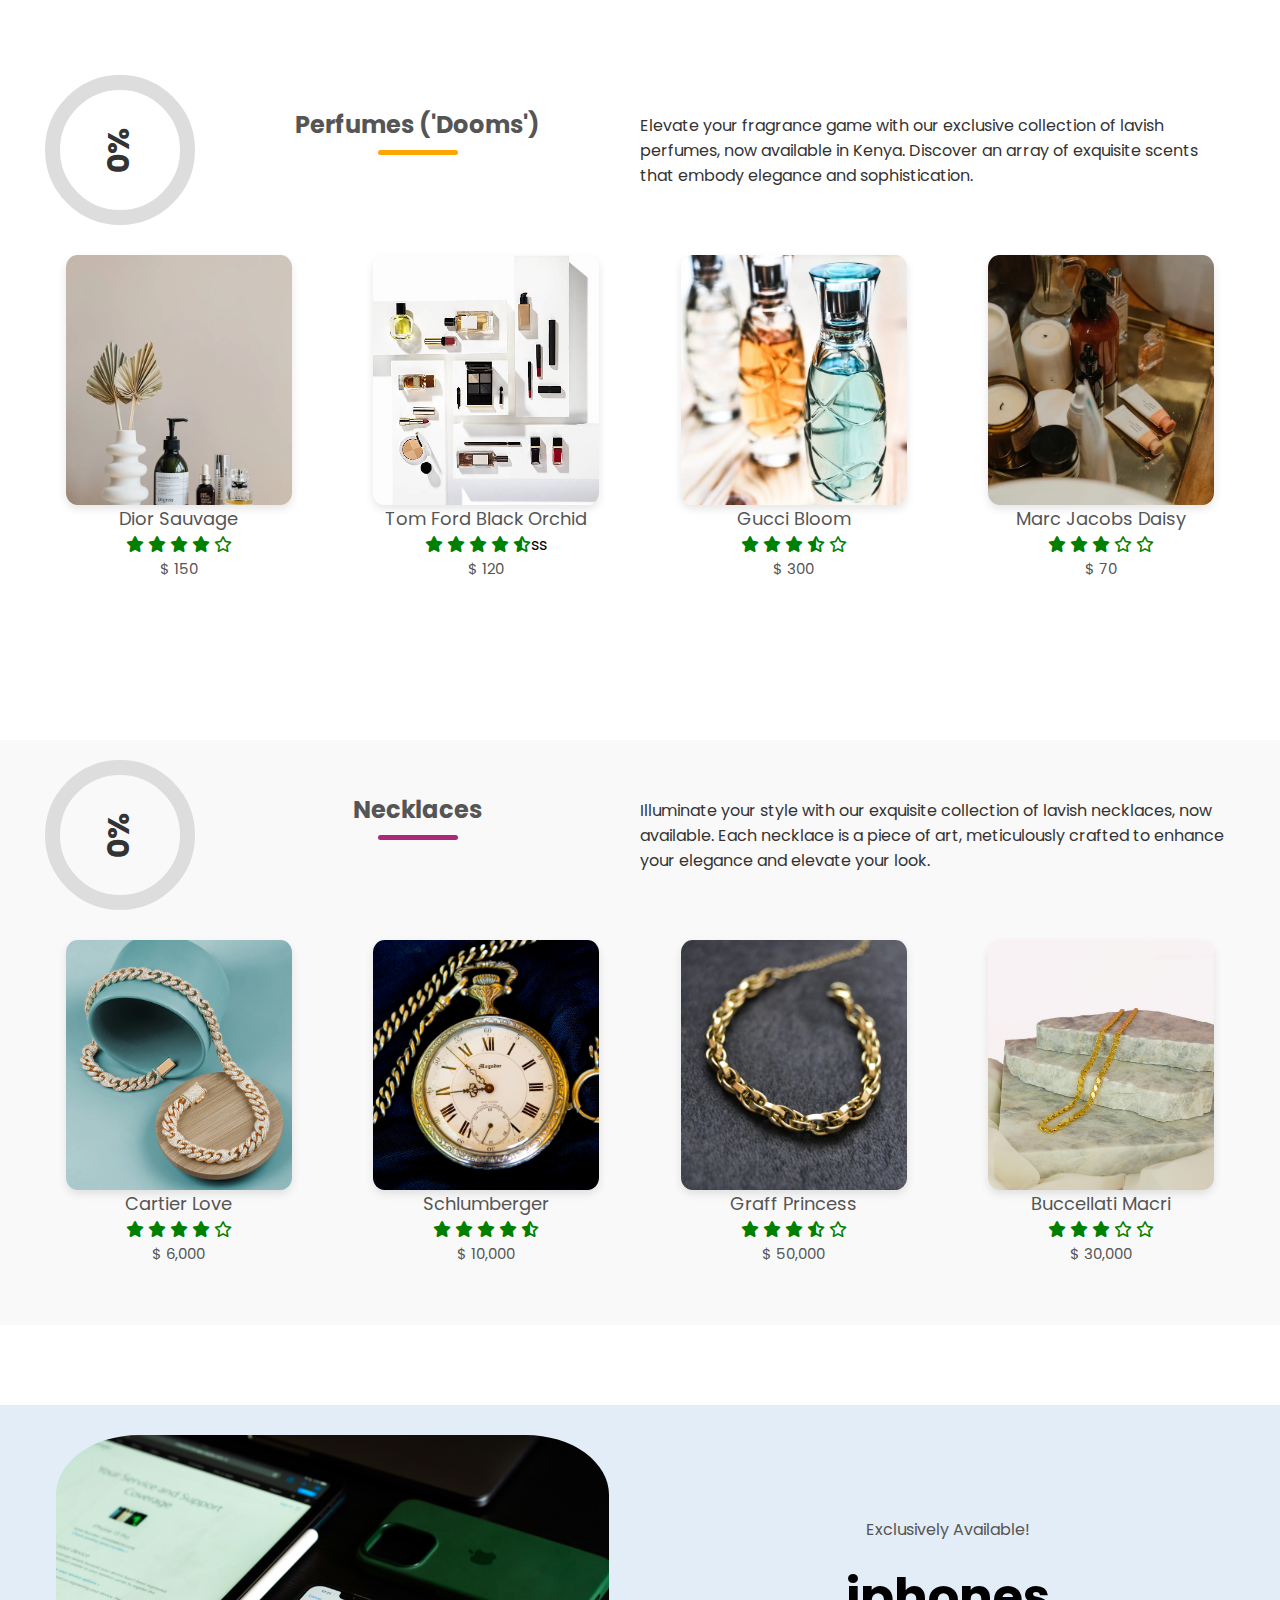
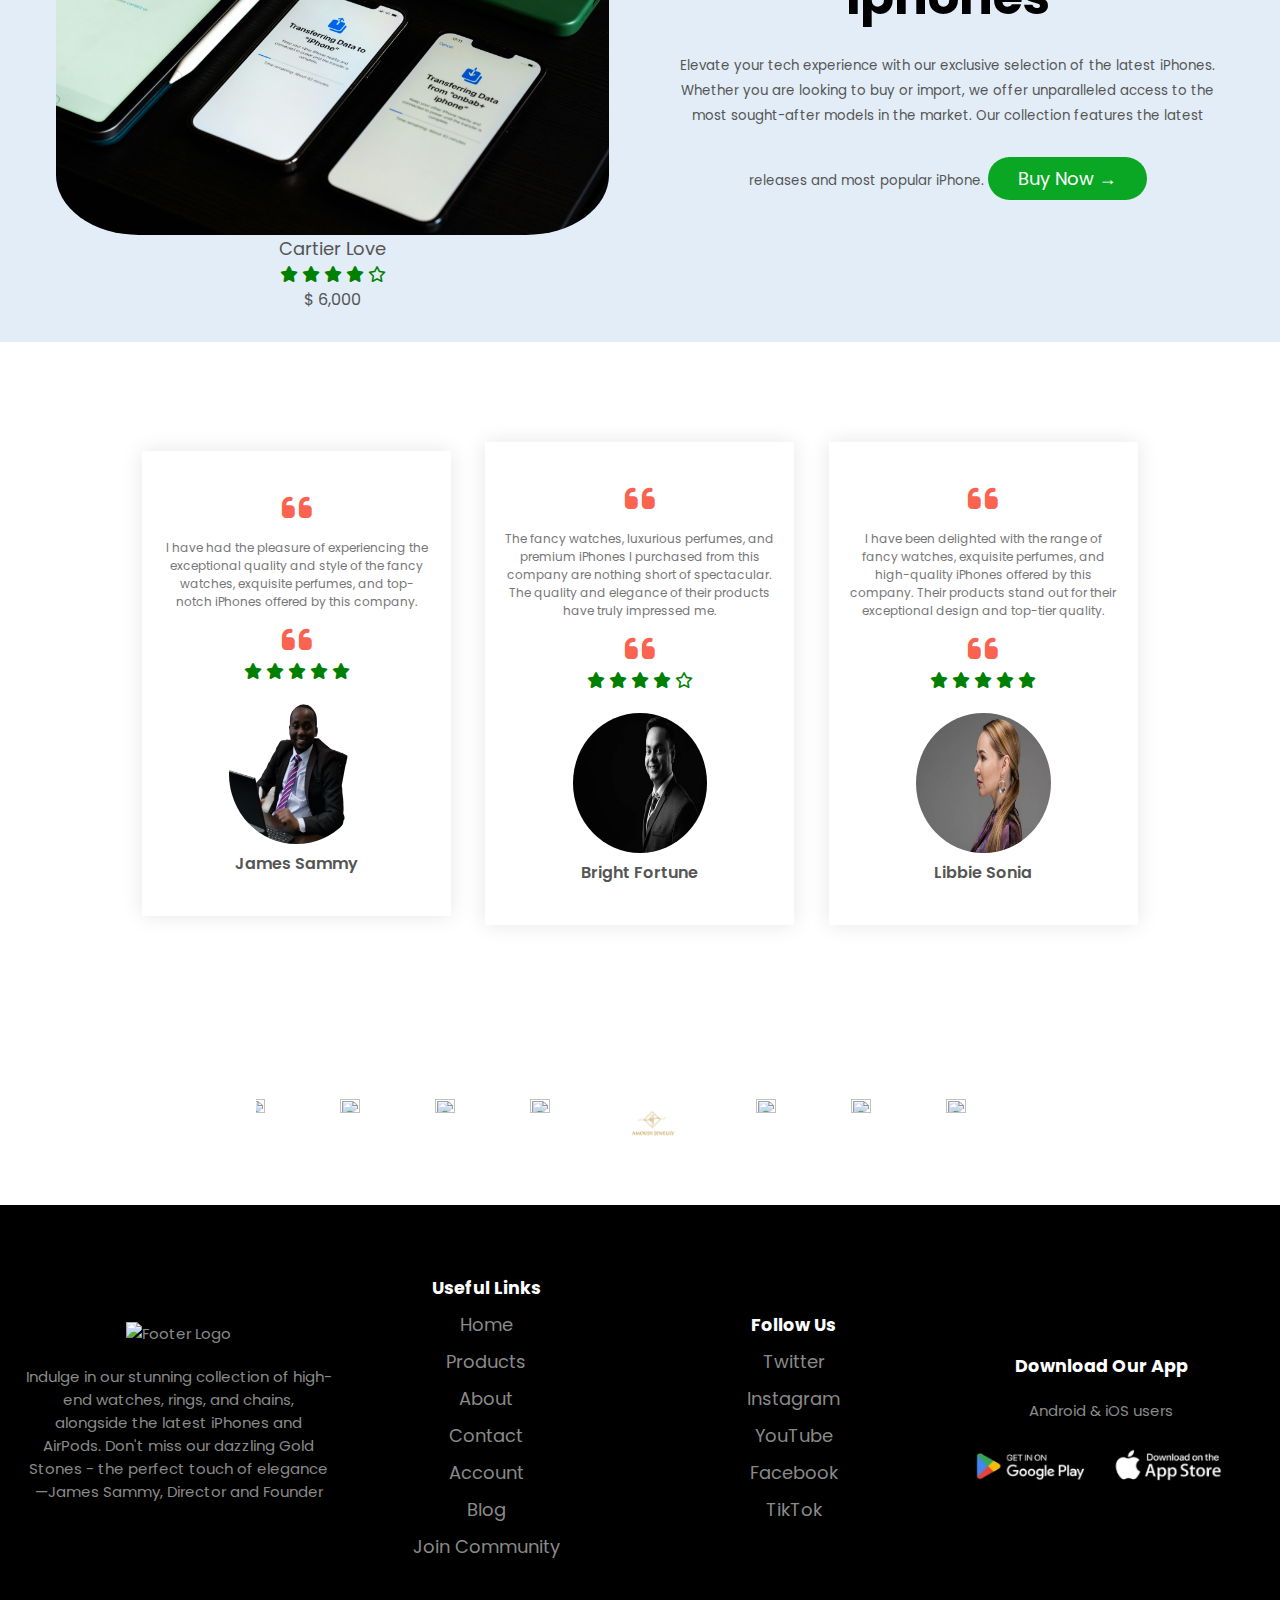
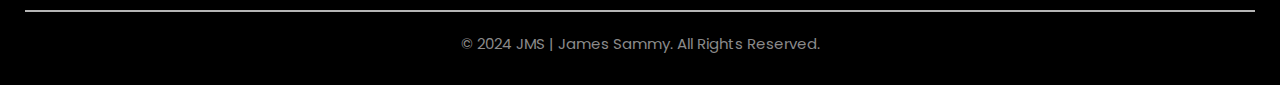
==== commit f9896aa0: "Updates" ====
--- a/index.html
+++ b/index.html
@@ -364,7 +364,6 @@
 
         </div>
     </div>
-
 
     <!-------Testimonials------->
     <div class="testmonial">
@@ -673,7 +672,6 @@
         }
     </script>
 
-
     <!--code copy protection <right click and other chortcuts dissabled-->
     <script>
         document.addEventListener('contextmenu', (e) => {
--- a/style.css
+++ b/style.css
@@ -1226,6 +1226,15 @@
     color: #333;
 }
 
+.footer-col-4 li {
+    list-style-type: none;
+}
+
+
+
+
+
+
 
 
 
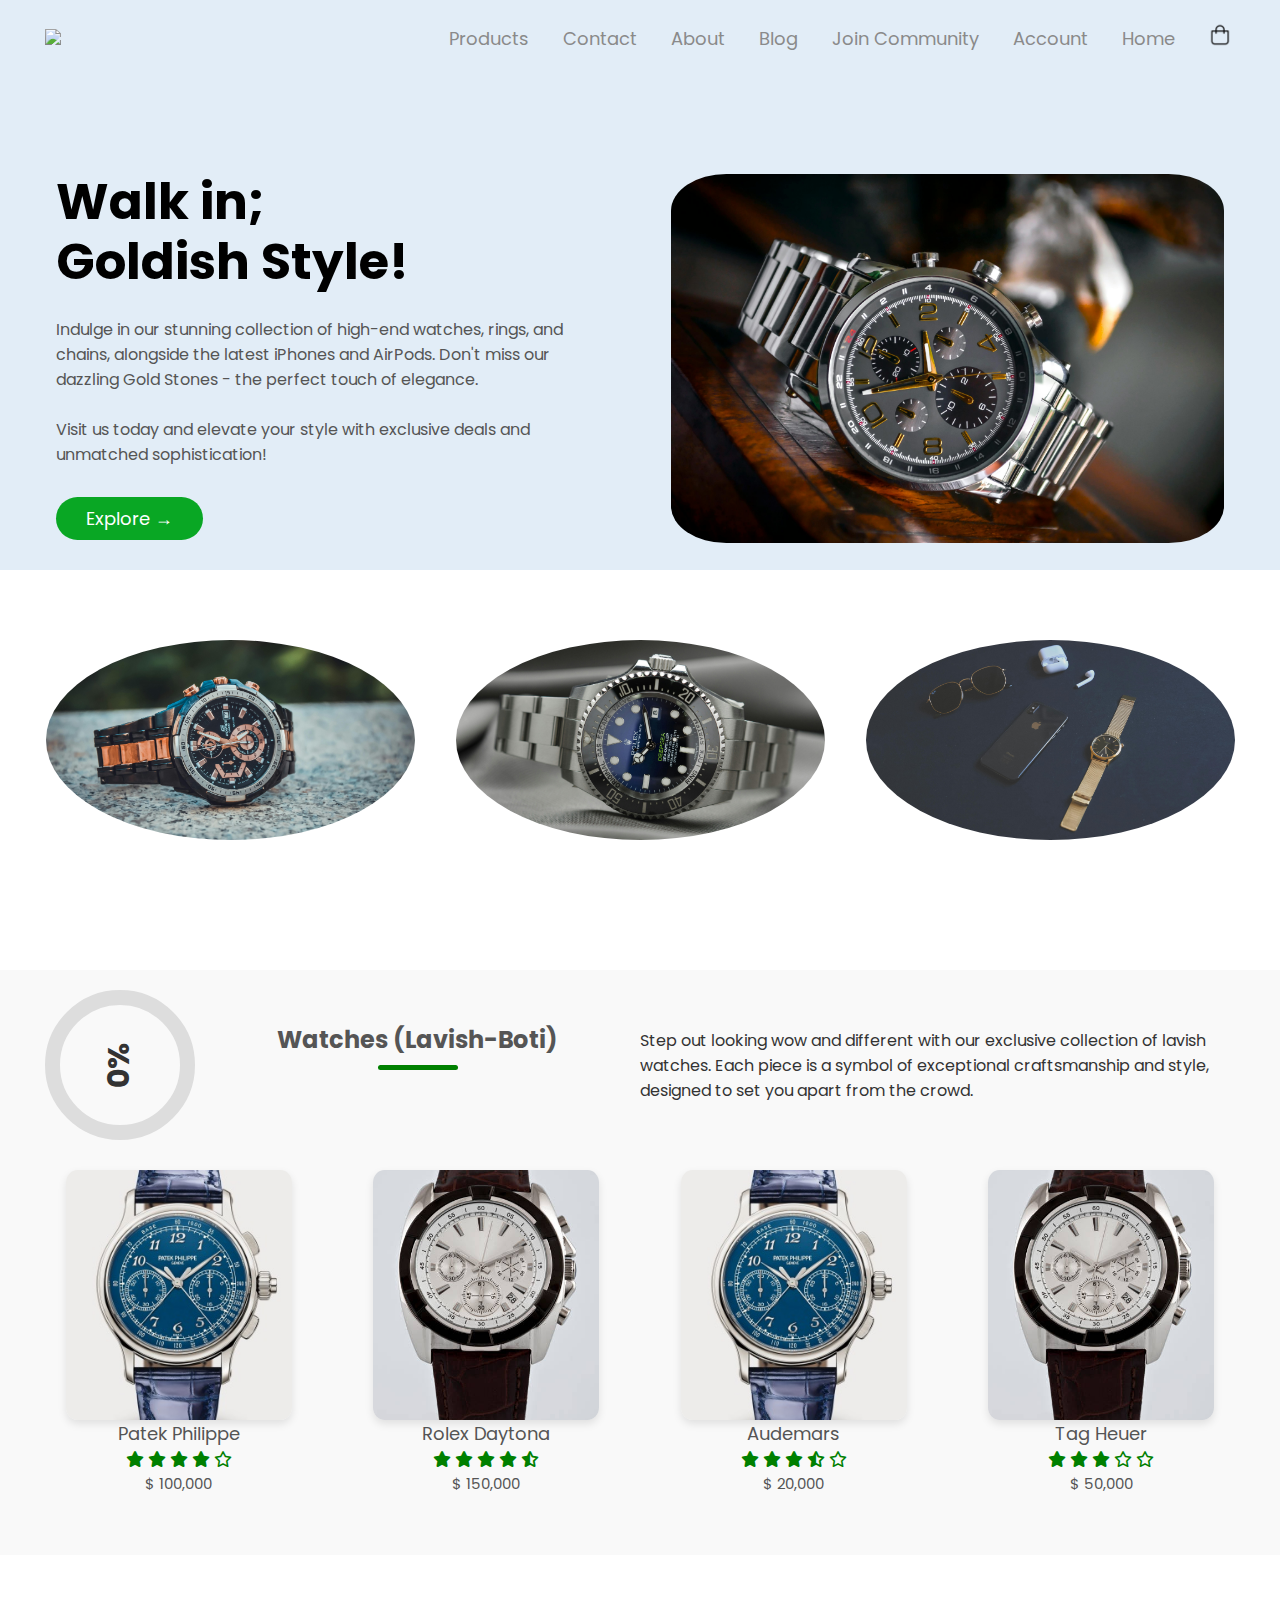
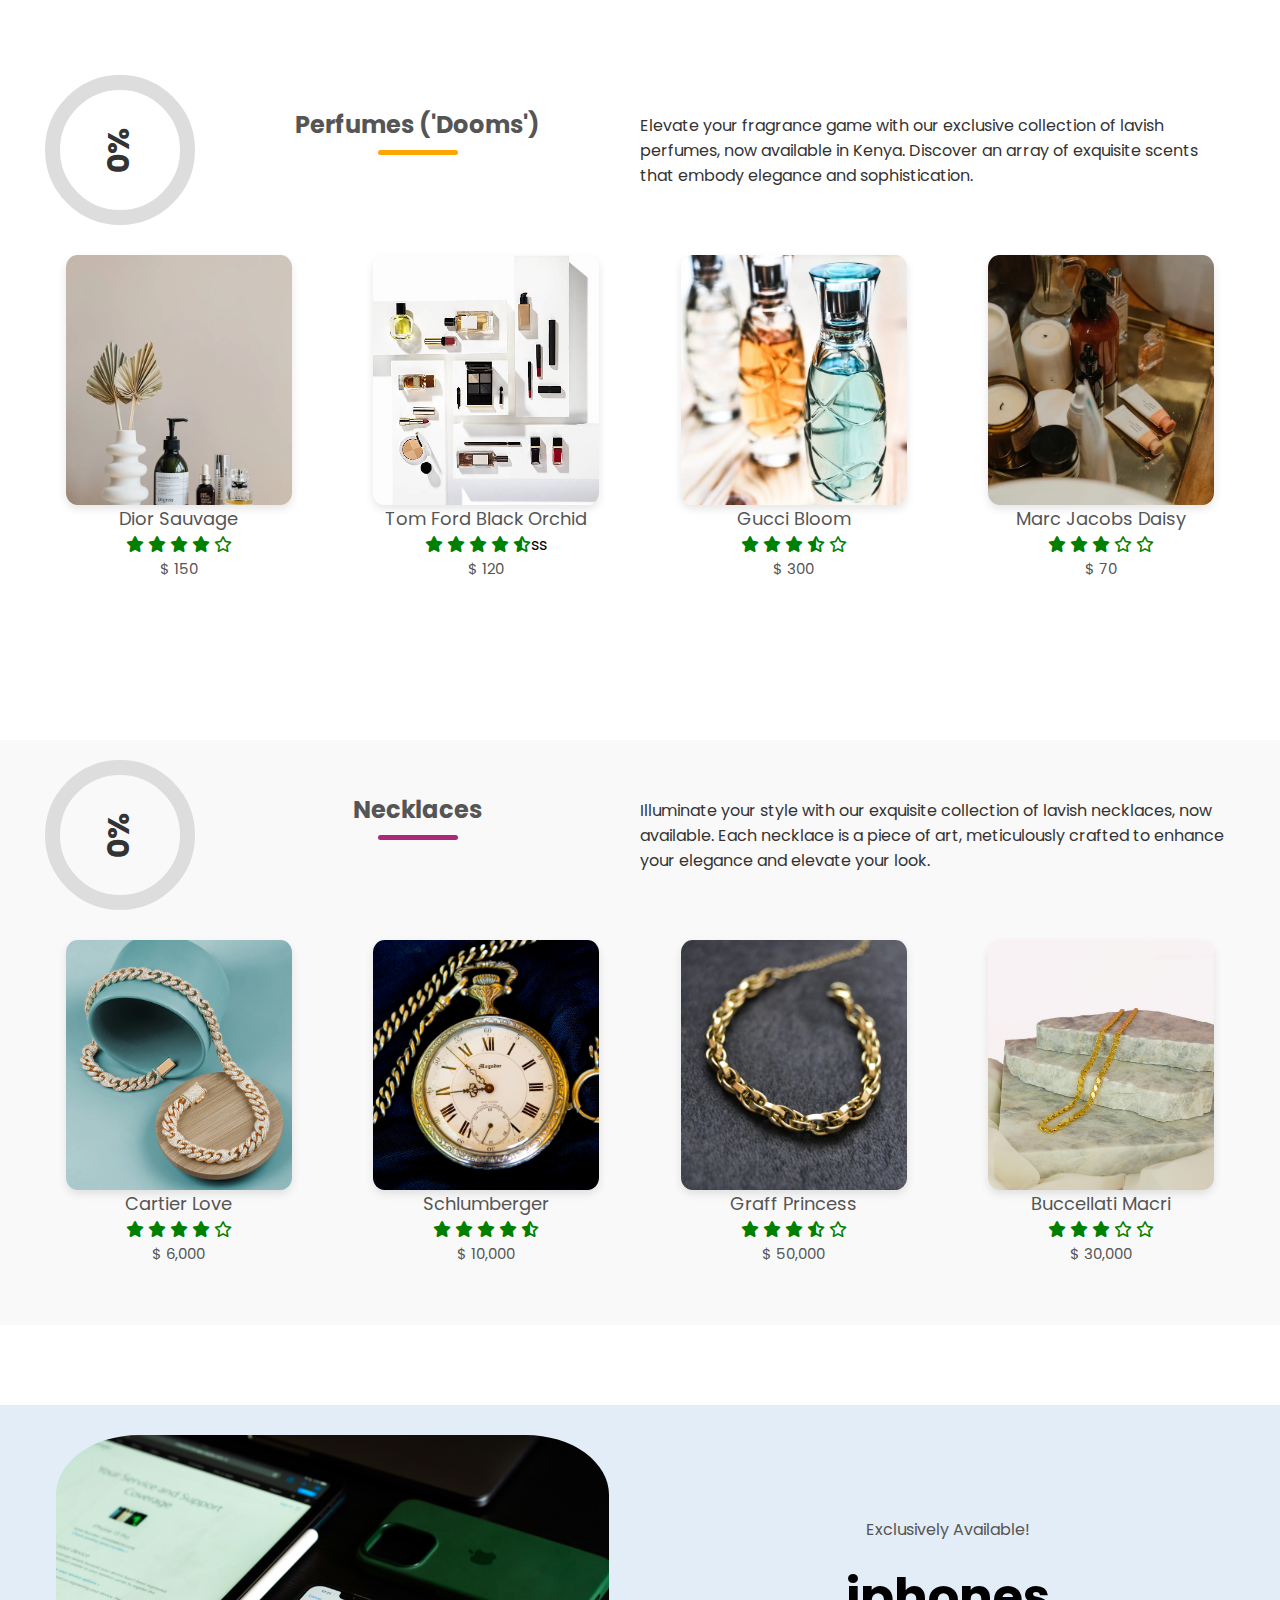
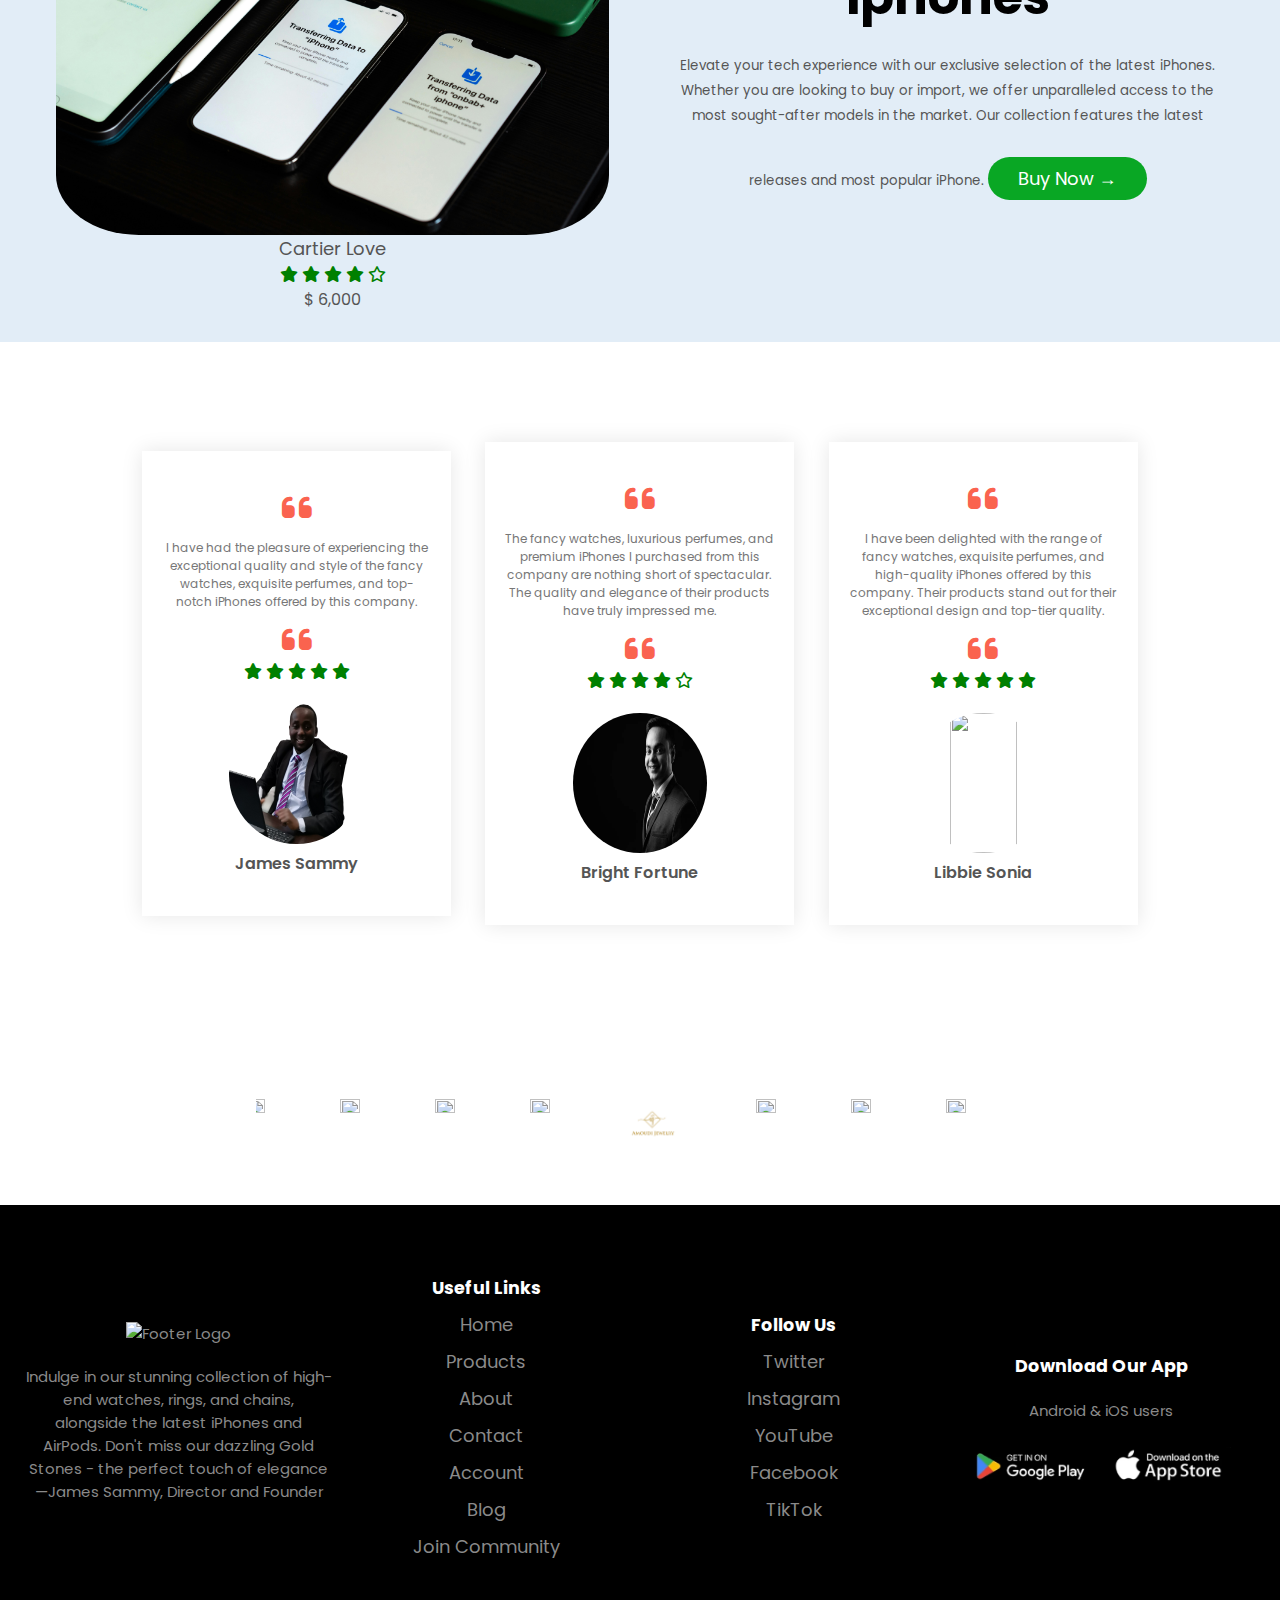
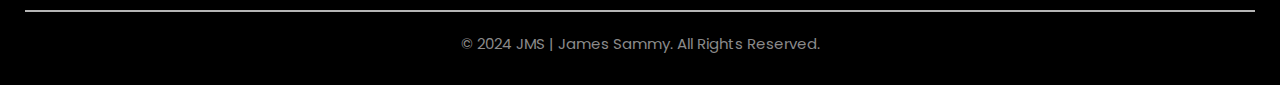
==== commit 65f9818a: "Upgrade" ====
--- a/index.html
+++ b/index.html
@@ -421,7 +421,7 @@
                         <i class="fa-solid fa-star"></i>
                         <i class="fa-solid fa-star"></i>
                     </div>
-                    <img src="images/client6.jpg">
+                    <img src="images/client2.jpg">
                     <h3>Libbie Sonia</h3>
                 </div>
             </div>
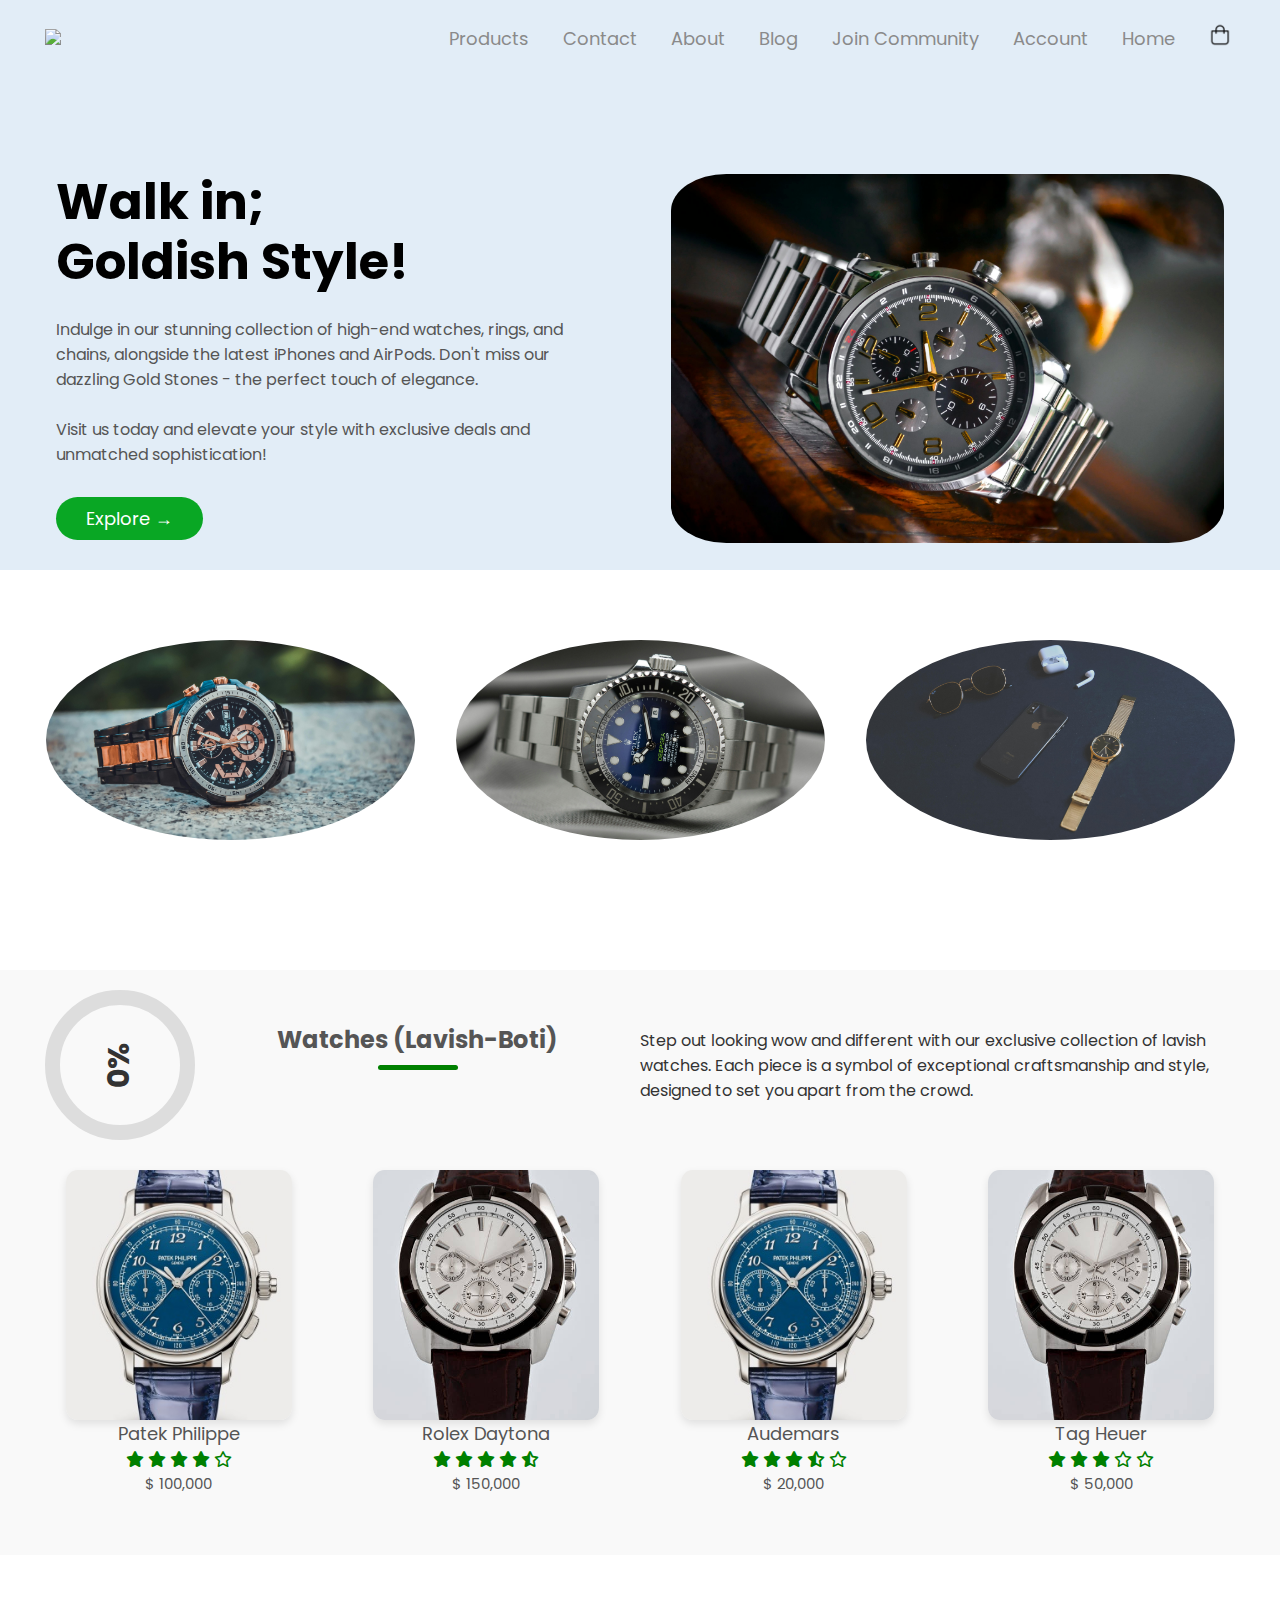
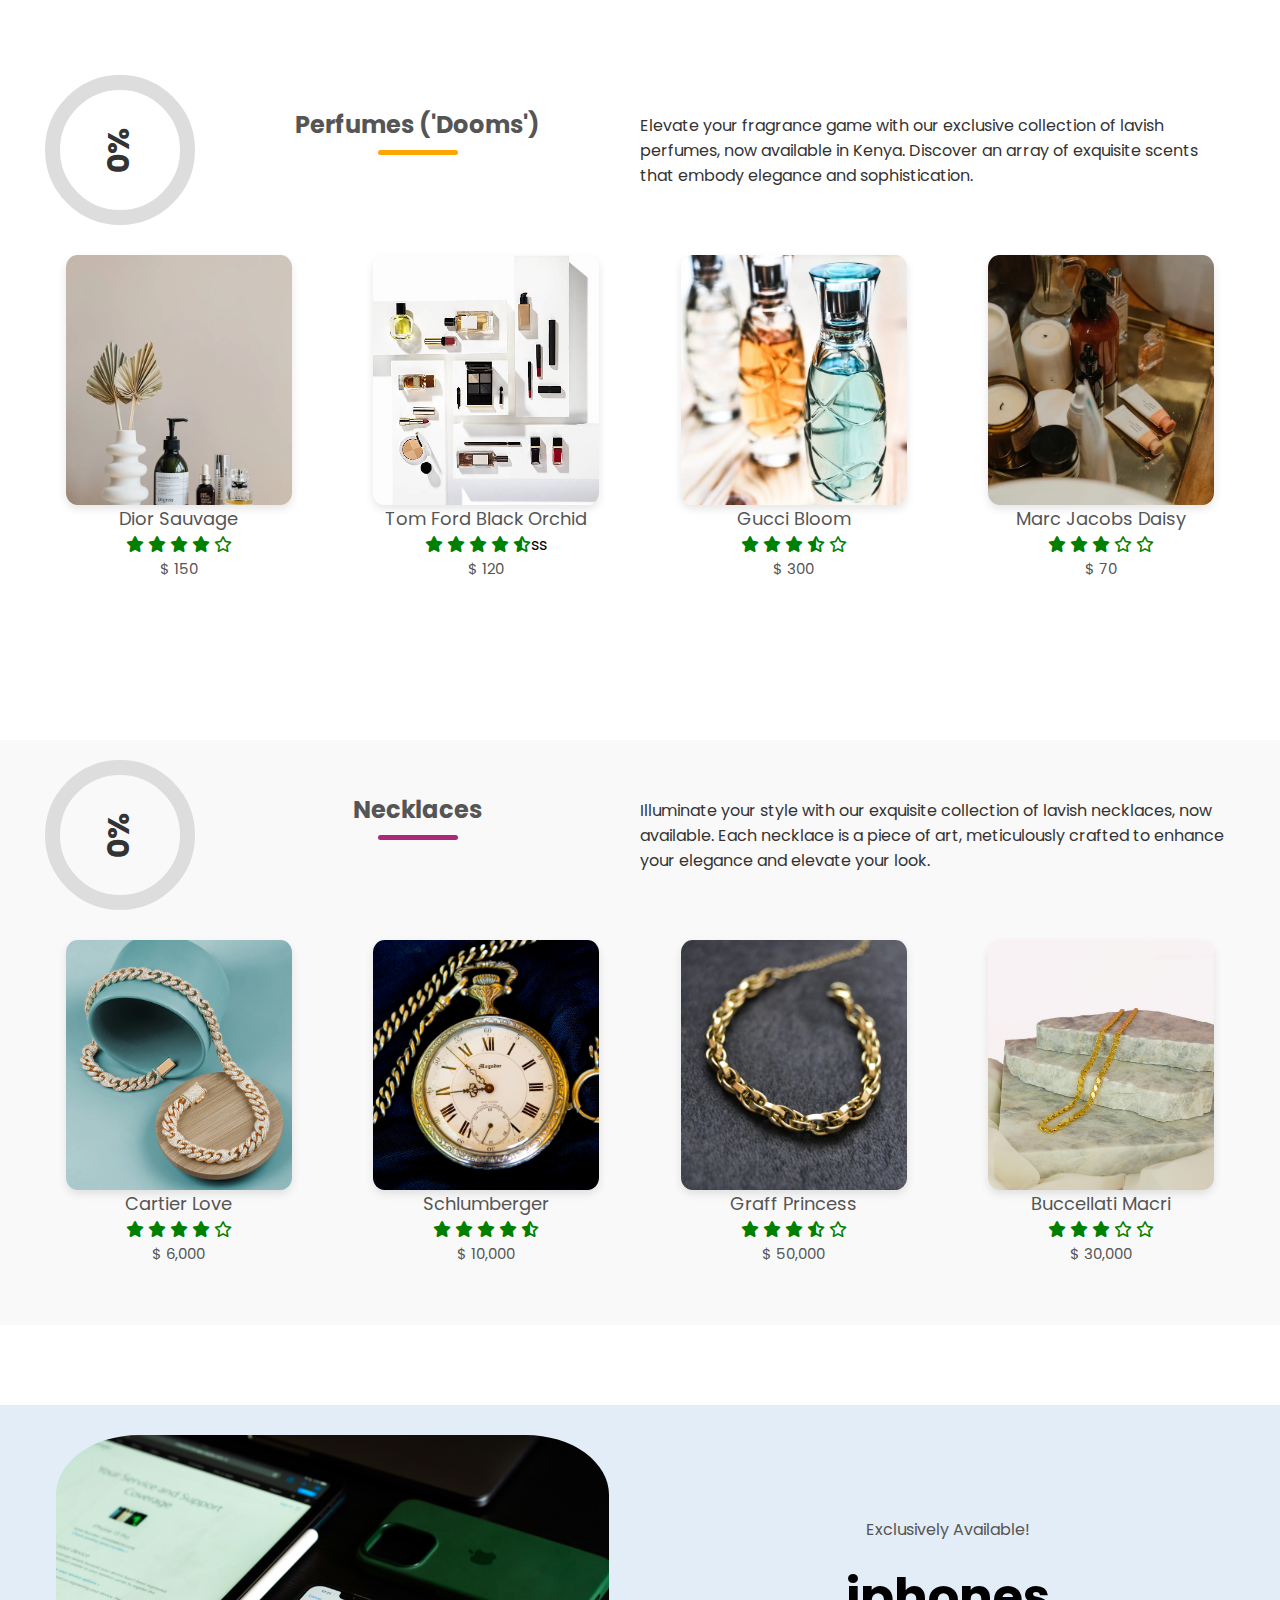
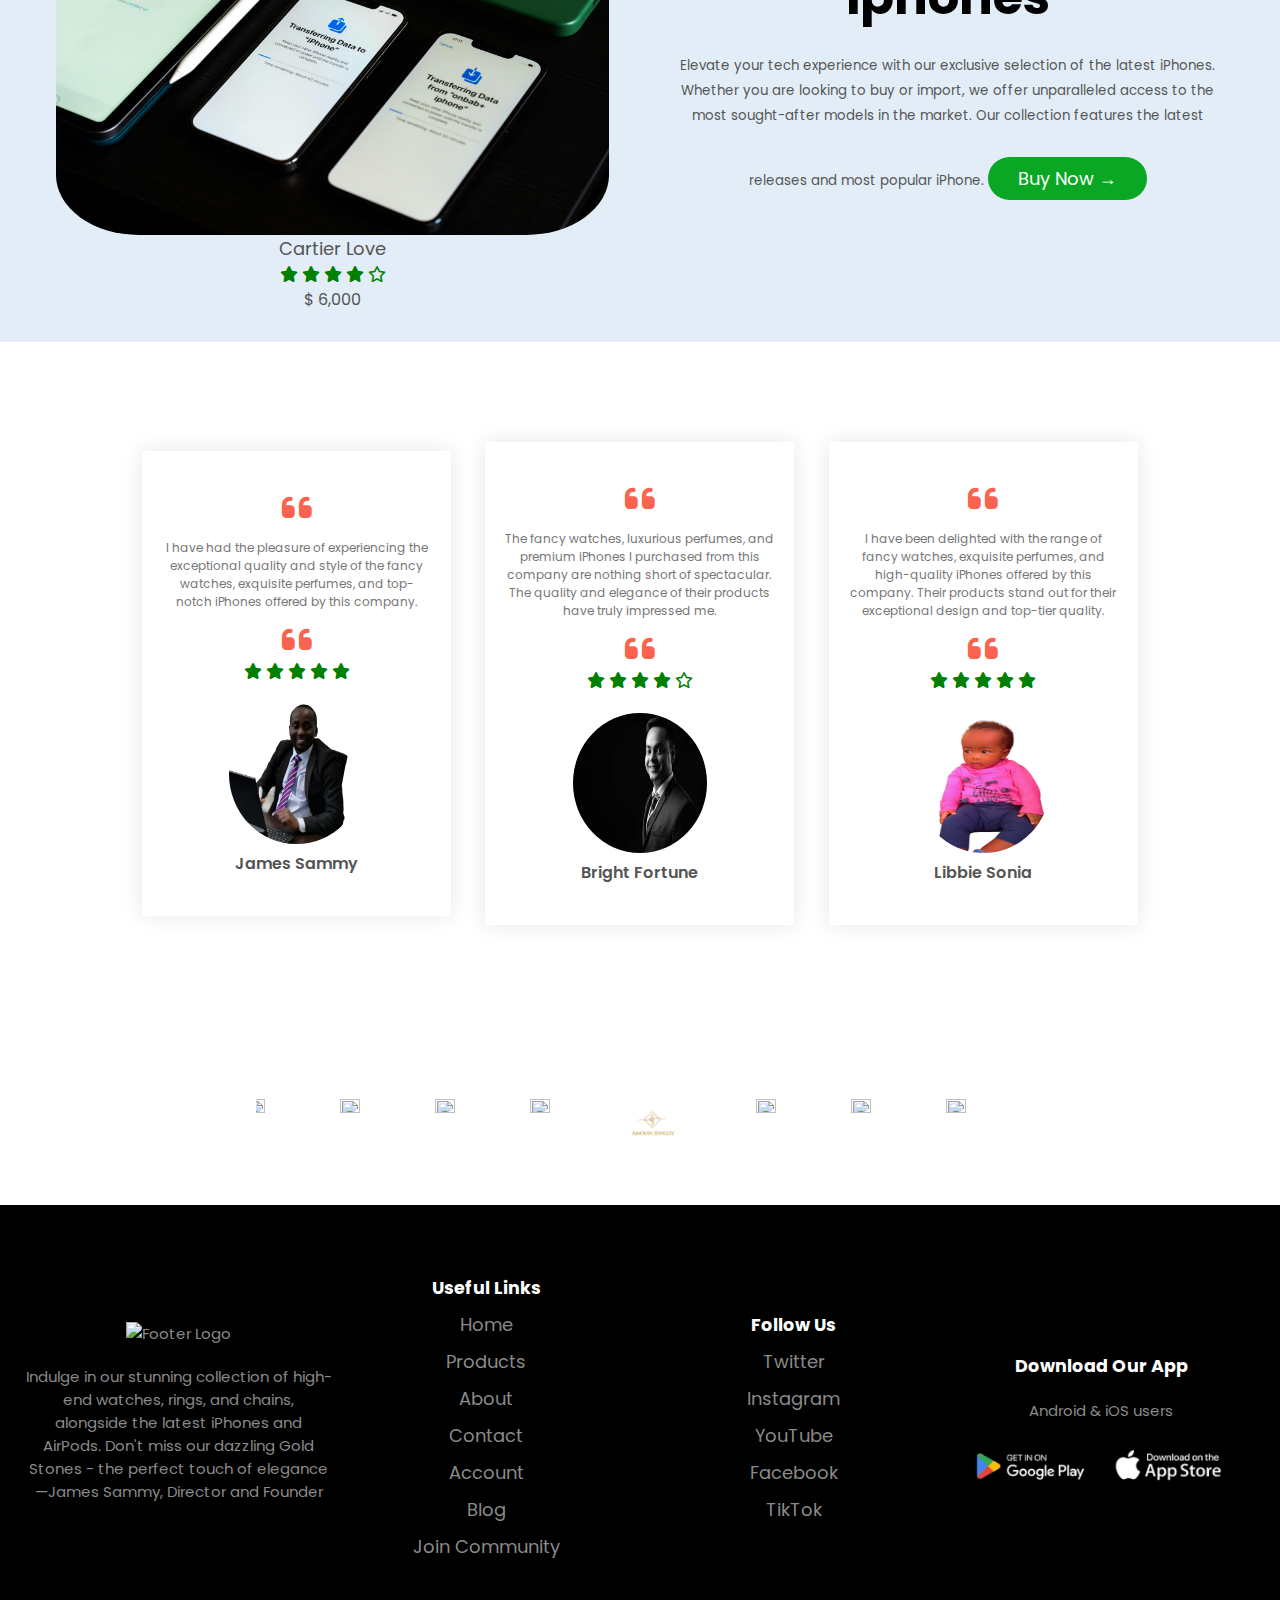
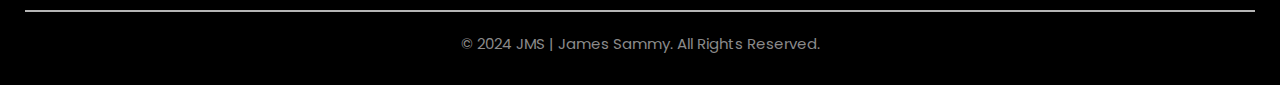
==== commit b87d44c9: "Img updates" ====
--- a/index.html
+++ b/index.html
@@ -421,7 +421,7 @@
                         <i class="fa-solid fa-star"></i>
                         <i class="fa-solid fa-star"></i>
                     </div>
-                    <img src="images/client2.jpg">
+                    <img src="images/client2.png">
                     <h3>Libbie Sonia</h3>
                 </div>
             </div>
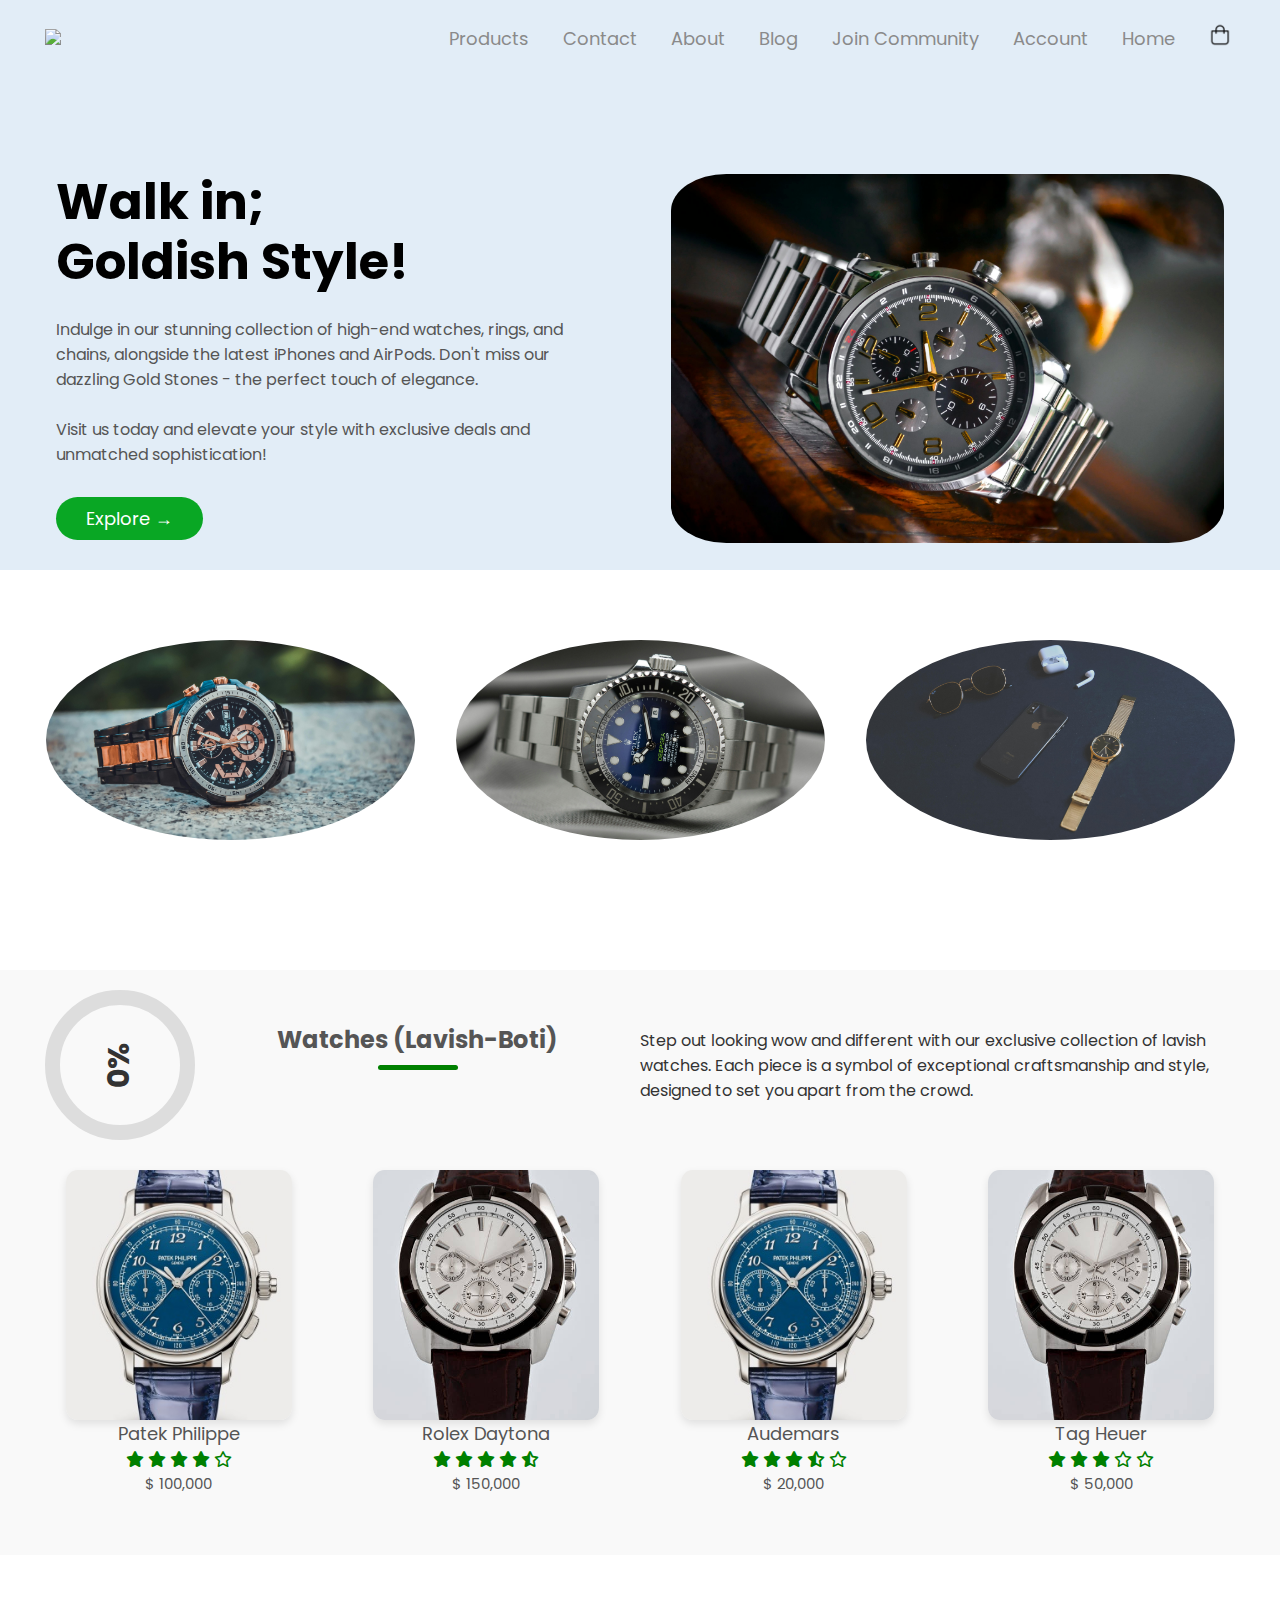
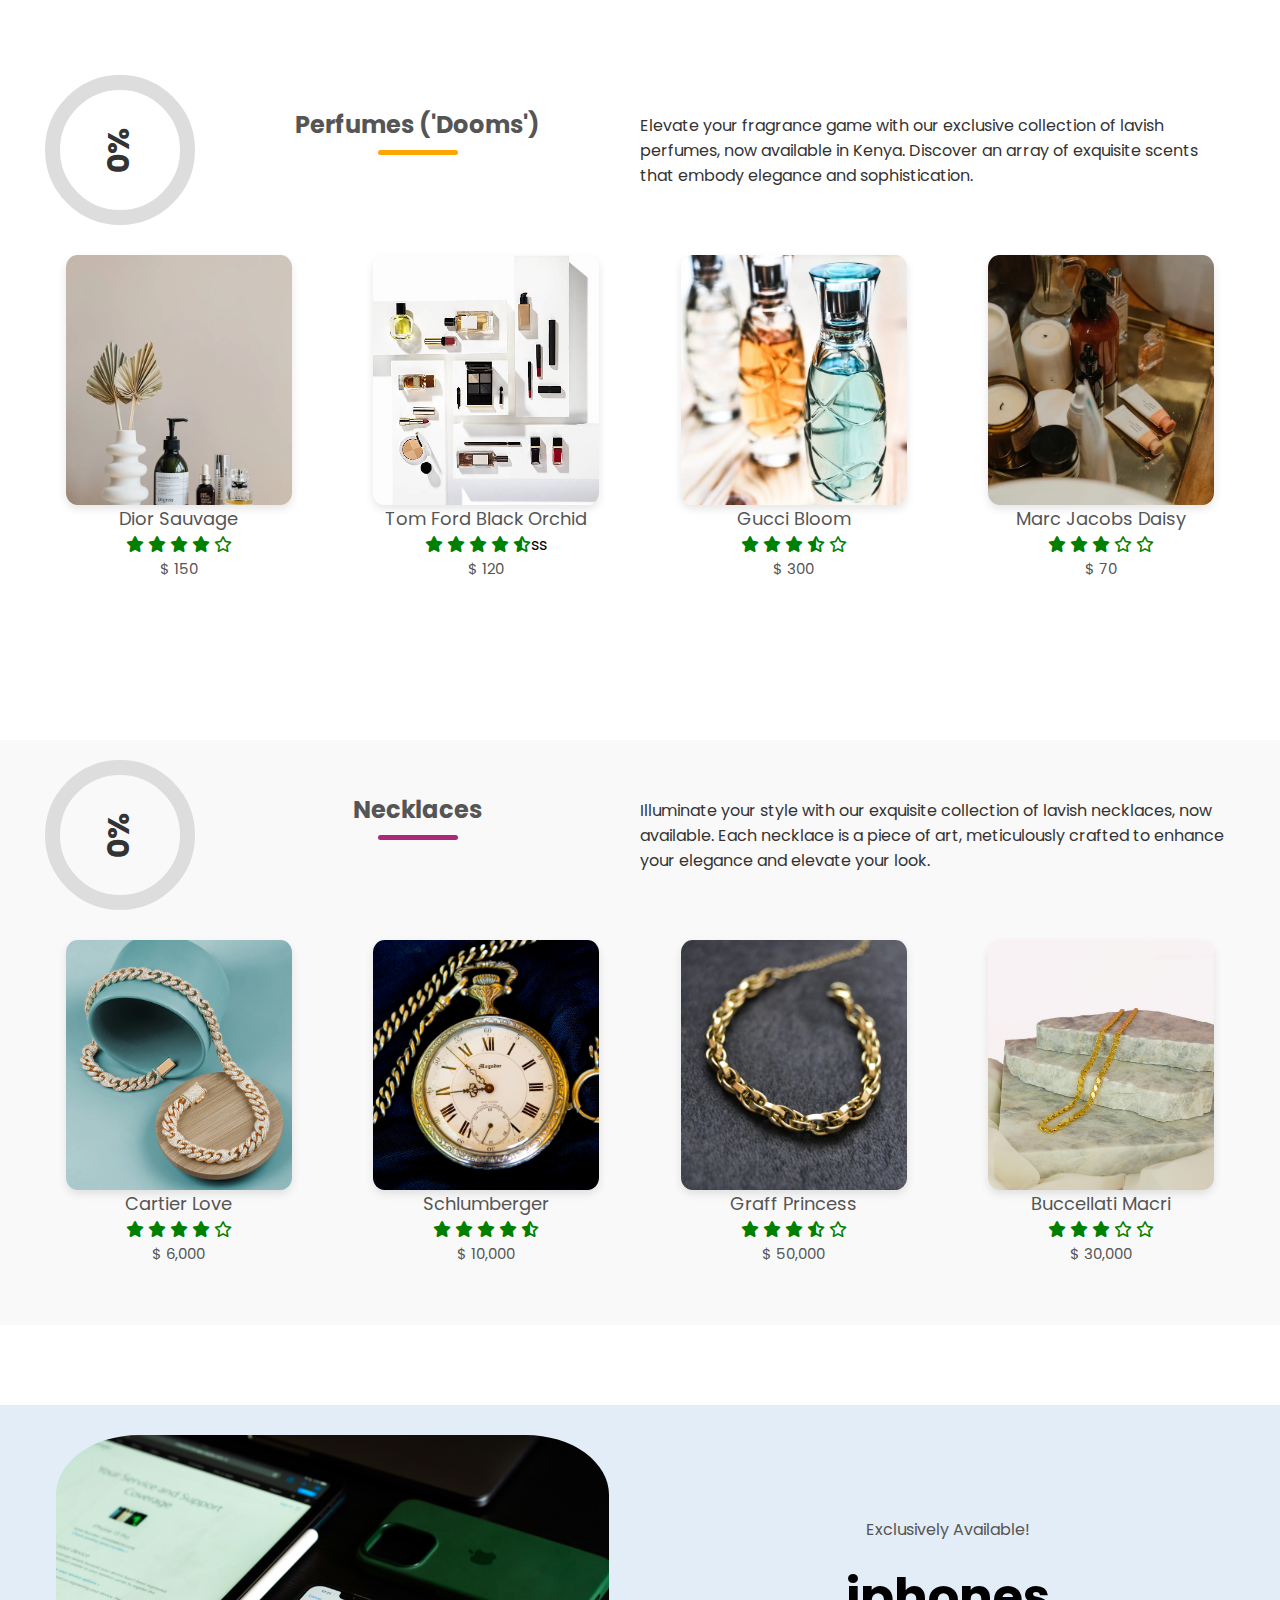
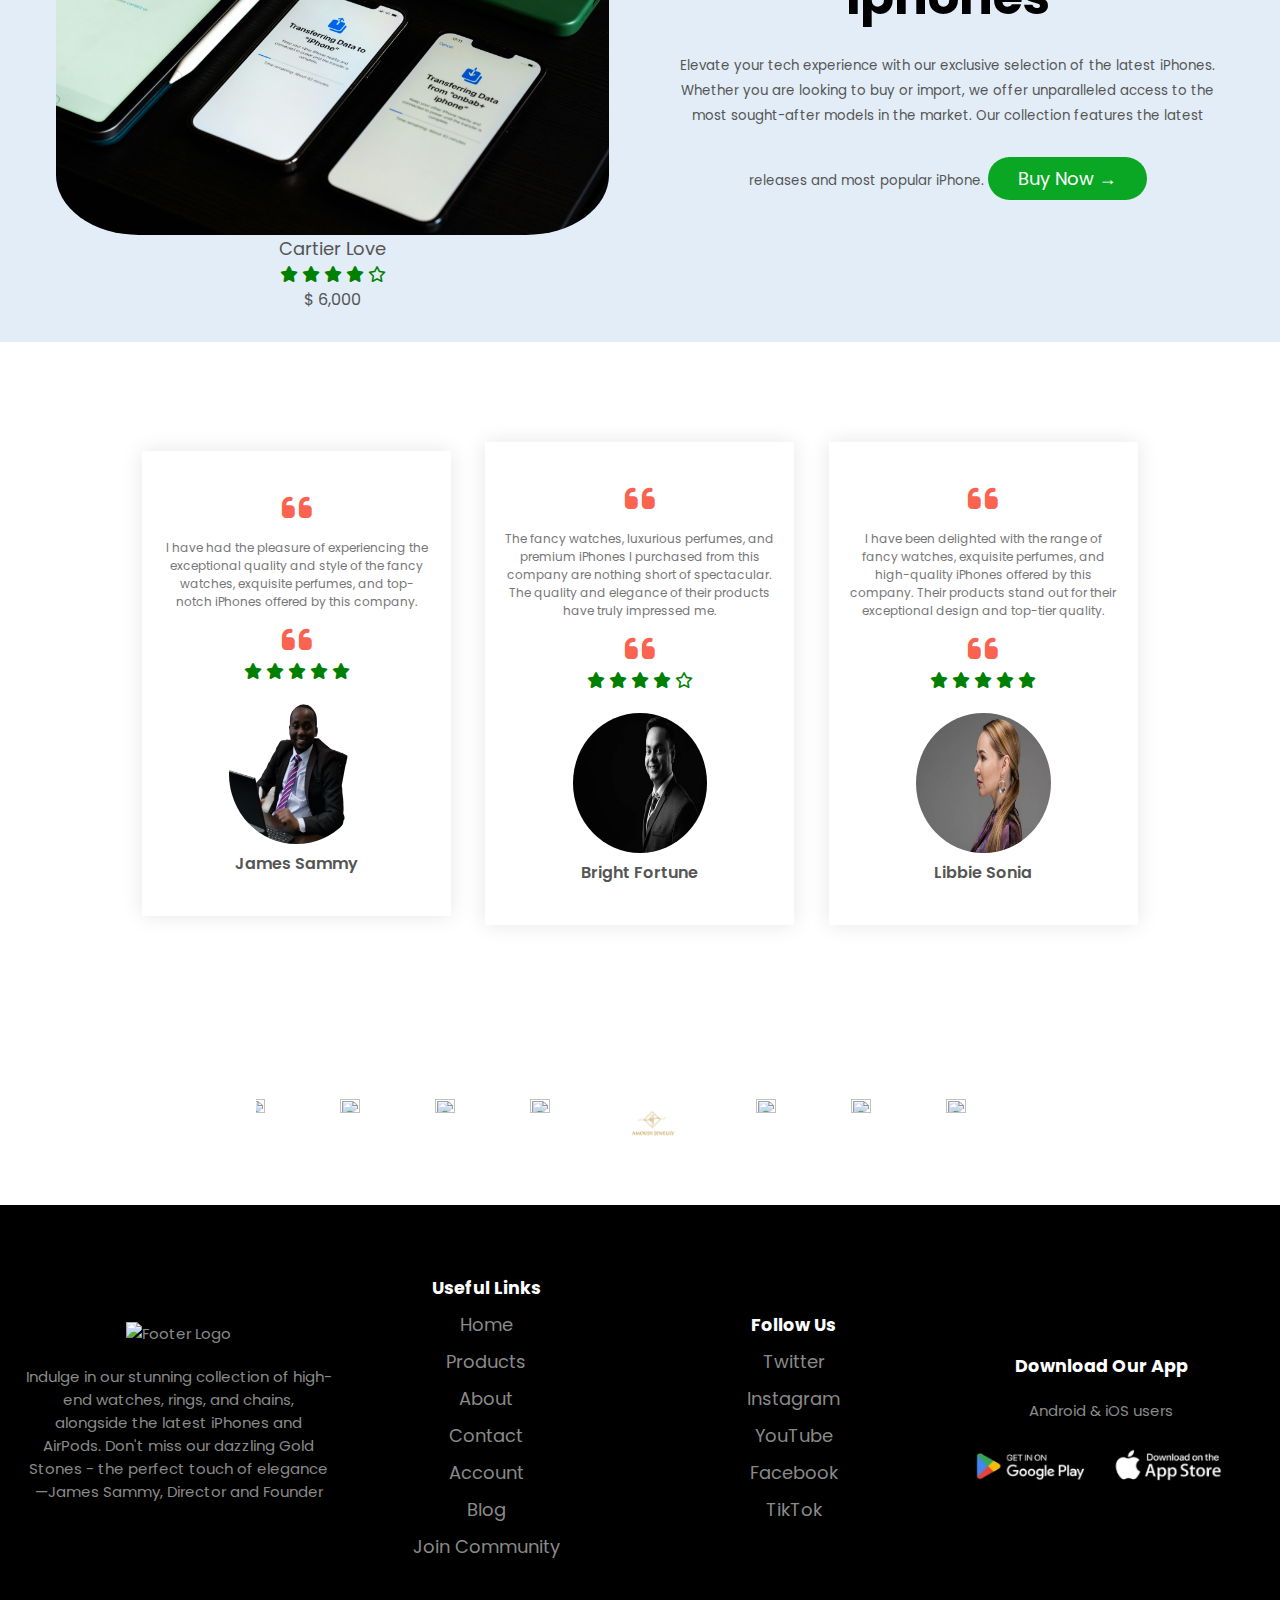
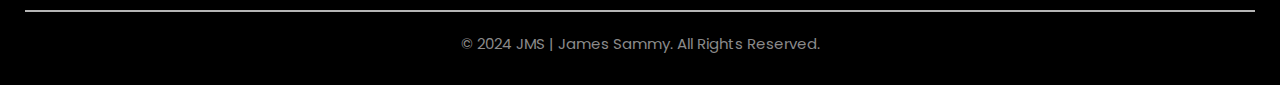
==== commit 179e84c0: "IMG CHANGE" ====
--- a/index.html
+++ b/index.html
@@ -421,7 +421,7 @@
                         <i class="fa-solid fa-star"></i>
                         <i class="fa-solid fa-star"></i>
                     </div>
-                    <img src="images/client2.png">
+                    <img src="images/client6.jpg">
                     <h3>Libbie Sonia</h3>
                 </div>
             </div>
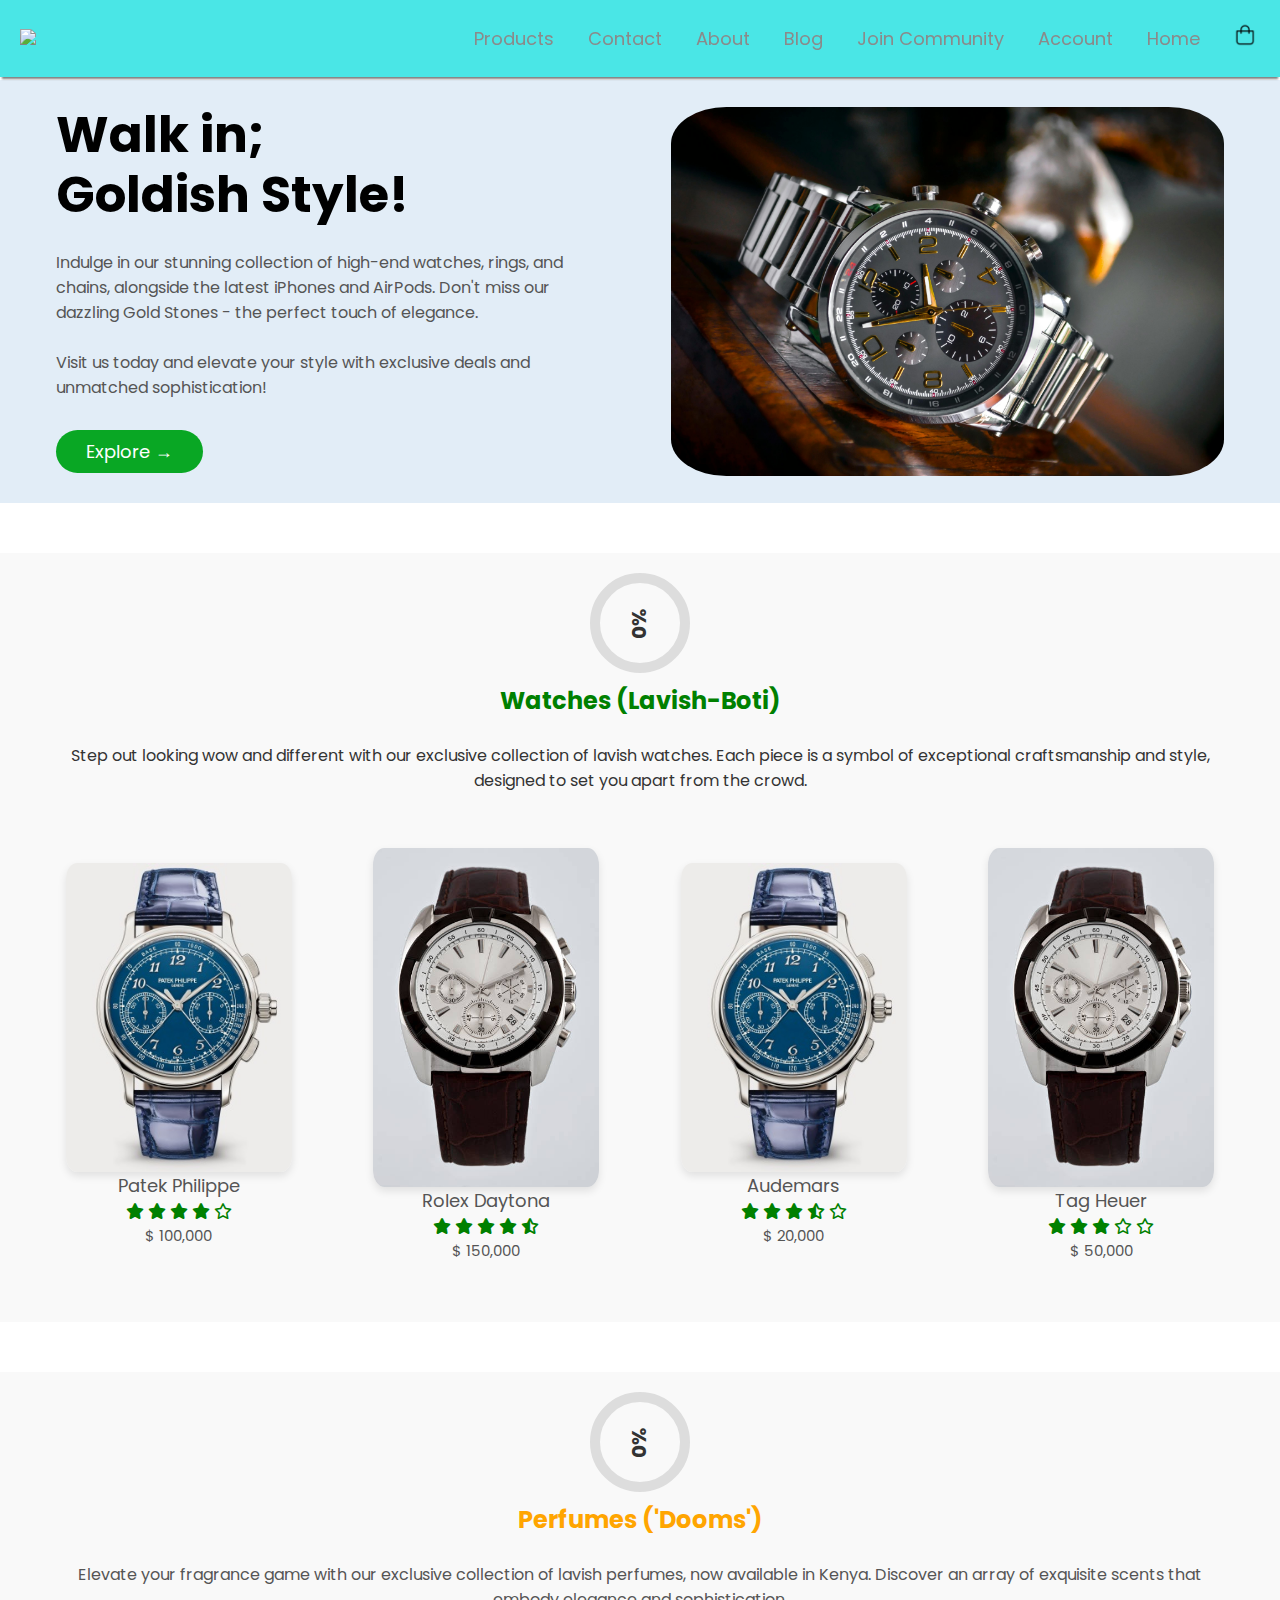
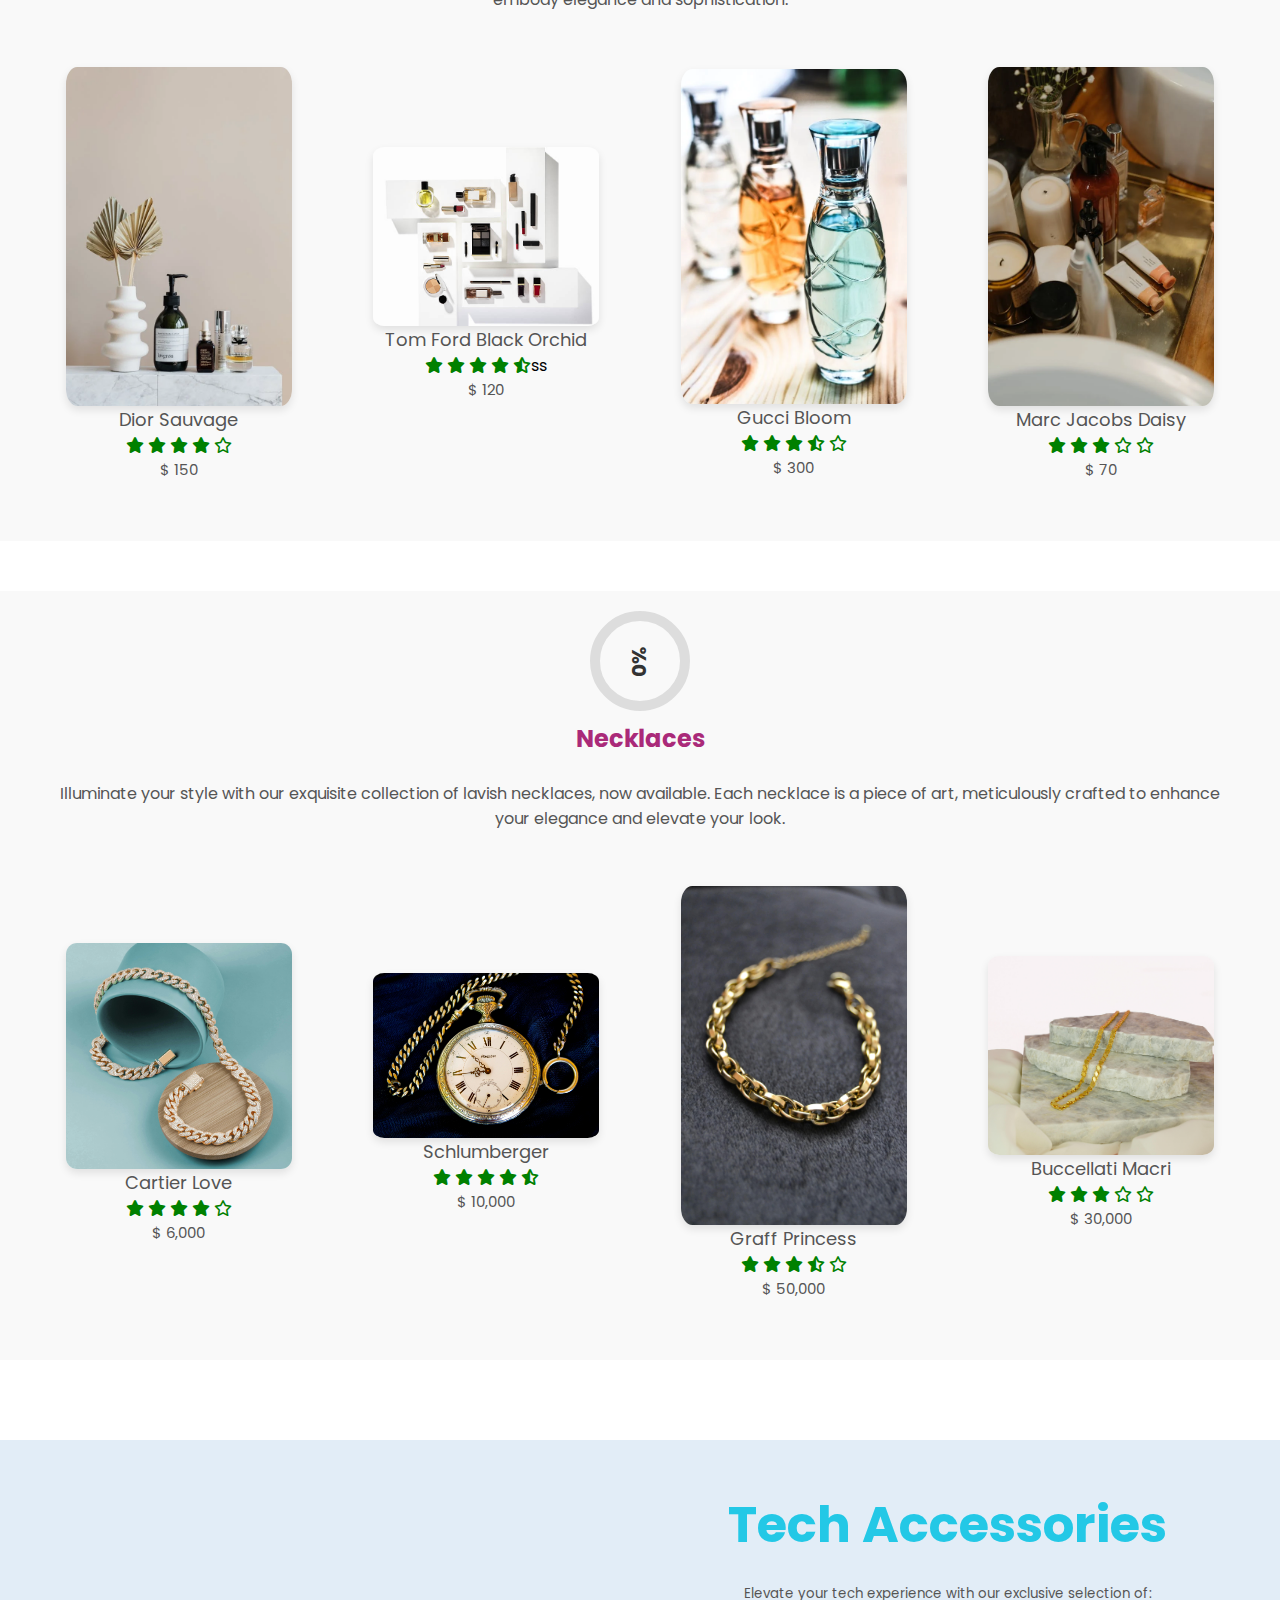
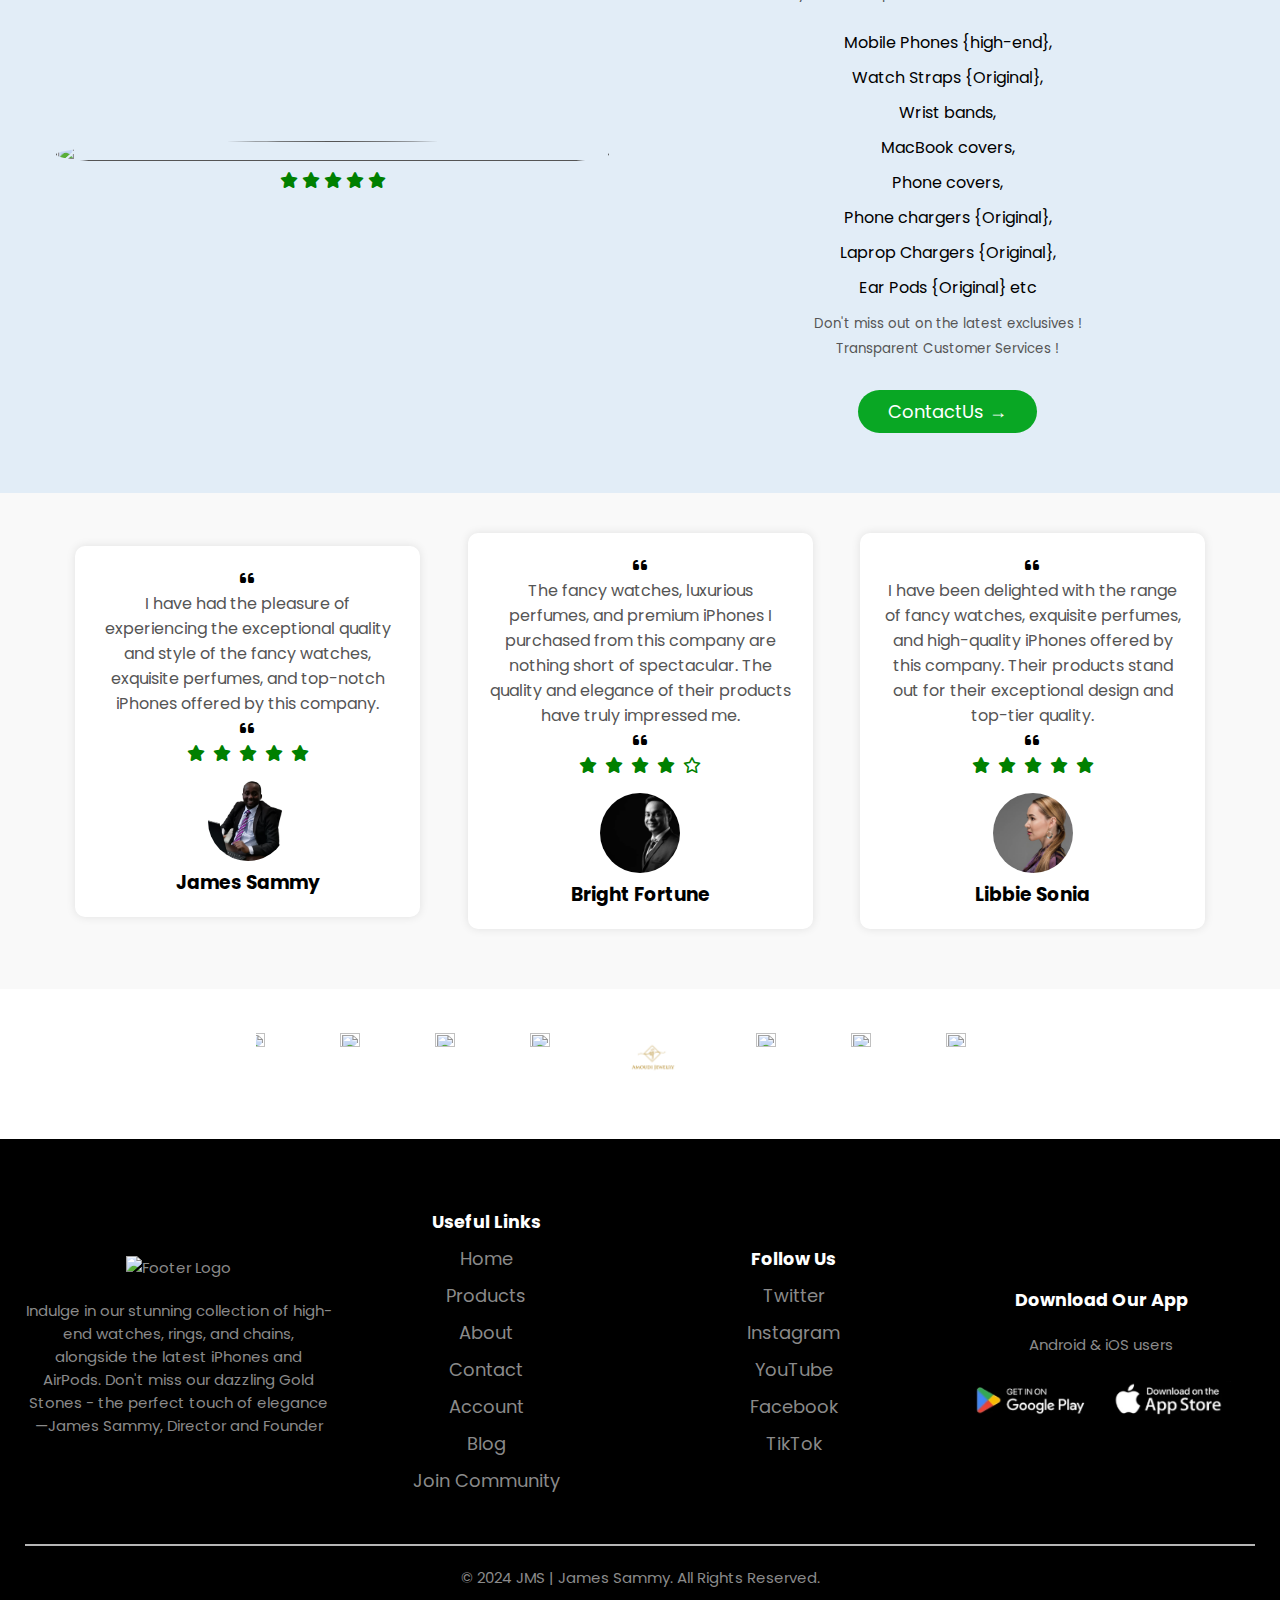
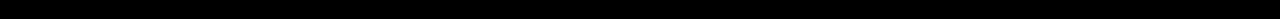
==== commit 0b6468d2: "Important Upgrades" ====
--- a/index.html
+++ b/index.html
@@ -14,51 +14,54 @@
 
 <body>
     <div class="header">
-        <div class="container">
-
-            <div class="navbar">
-                <div class="logo">
-                    <a href="index.html"><img src="images/logo2.png" width="150px"></a>
-                </div>
-                <nav>
-                    <ul id="menuItems">
-                        <!--add clickable menu using tag <a></a> to link pages-->
-                        <li><a href="products.html">Products</a></li>
-                        <li><a href="contact.html">Contact</a></li>
-                        <li><a href="about.html">About</a></li>
-                        <li><a href="blog.html">Blog</a></li>
-                        <li><a href="community.html">Join Community</a></li>
-                        <li><a href="account.html">Account</a></li>
-                        <li><a href="index.html">Home</a></li>
-                    </ul>
-                </nav>
-                <a href="cart.html"><img src="images/shopping-bag1.png" width="30px" height="30px"></a>
-                <img src="images/menu.png" class="menu-icon" onclick="menutoggle()">
-            </div>
-            <div class="row">
-                <div class="col-2">
-                    <h1>Walk in; <br> Goldish Style!</h1>
-                    <p>
-                        Indulge in our stunning collection of high-end watches, rings, and chains, alongside the
-                        latest
-                        iPhones and AirPods.
-                        Don't miss our dazzling Gold Stones - the perfect touch of elegance. <br /> <br />Visit us today
-                        and
-                        elevate
-                        your
-                        style with
-                        exclusive deals and unmatched sophistication!
-                    </p>
-                    <a href="products.html" class="btn">Explore &#8594;</a>
-                </div>
-                <div class="col-2">
-                    <img src="images/w1.jpg" class="circular-img1">
+        <div class="navbar">
+            <div class="logo">
+                <a href="index.html"><img src="images/logo2.png" width="150px"></a>
+            </div>
+            <nav>
+                <ul id="menuItems">
+                    <!--add clickable menu using tag <a></a> to link pages-->
+                    <li><a href="products.html">Products</a></li>
+                    <li><a href="contact.html">Contact</a></li>
+                    <li><a href="about.html">About</a></li>
+                    <li><a href="blog.html">Blog</a></li>
+                    <li><a href="community.html">Join Community</a></li>
+                    <li><a href="account.html">Account</a></li>
+                    <li><a href="index.html">Home</a></li>
+                </ul>
+            </nav>
+            <a href="cart.html"><img src="images/shopping-bag1.png" width="30px" height="30px"></a>
+            <img src="images/menu.png" class="menu-icon" onclick="menutoggle()">
+        </div>
+
+        <div class="container">
+            <div class="home">
+                <div class="row">
+                    <div class="col-2">
+                        <h1>Walk in; <br> Goldish Style!</h1>
+                        <p>
+                            Indulge in our stunning collection of high-end watches, rings, and chains, alongside the
+                            latest
+                            iPhones and AirPods.
+                            Don't miss our dazzling Gold Stones - the perfect touch of elegance. <br /> <br />Visit us
+                            today
+                            and
+                            elevate
+                            your
+                            style with
+                            exclusive deals and unmatched sophistication!
+                        </p>
+                        <a href="products.html" class="btn">Explore &#8594;</a>
+                    </div>
+                    <div class="col-2">
+                        <img src="images/w1.jpg" class="circular-img1">
+                    </div>
                 </div>
             </div>
         </div>
     </div>
 
-    <!--CATEGORIES / SECTIONS-->
+    <!--CATEGORIES / SECTIONS
 
     <div class="categories">
         <div class="container">
@@ -74,7 +77,8 @@
                 </div>
             </div>
         </div>
-    </div>
+    </div> -->
+
     <!--product-->
     <div class="Watches">
         <div class="container">
@@ -335,30 +339,34 @@
         <div class="container">
             <div class="row">
                 <div class="col-2">
-                    <a href="productDetails.html?name=Cartier%20Love<&price=6,000"><img src="images/iphone2.jpg"
-                            class="circular-img4"></a>
-                    <a href="productDetails.html?name=Cartier%20Love<&price=6,000">
-                        <h4>Cartier Love</h4>
-                    </a>
+                    <a href=""><img src="images/Exclusives1.png" class="circular-img4"></a>
                     <div class=" rating">
                         <i class="fa-solid fa-star"></i>
                         <i class="fa-solid fa-star"></i>
                         <i class="fa-solid fa-star"></i>
                         <i class="fa-solid fa-star"></i>
-                        <i class="fa-regular fa-star"></i>
-                    </div>
-                    <p>$ 6,000</p>
+                        <i class="fa-solid fa-star"></i>
+                    </div>
                 </div>
                 <div class="col-2">
-                    <p>Exclusively Available!</p>
-                    <H1>iphones</H1>
-                    <small>Elevate your tech experience with our exclusive selection of the latest iPhones. Whether
-                        you
-                        are
-                        looking to buy or import, we offer unparalleled access to the most sought-after models in
-                        the
-                        market. Our collection features the latest releases and most popular iPhone.</small>
-                    <a href="productDetails.html?name=iphone%20XS&price=6,000" class="btn">Buy Now &#8594;</a>
+                    <h1 class="techA">Tech Accessories</h1>
+                    <small>Elevate your tech experience with our exclusive selection of:</small>
+                    <ul>
+                        <br />
+                        <li>Mobile Phones {high-end},</li>
+                        <li>Watch Straps {Original},</li>
+                        <li>Wrist bands,</li>
+                        <li>MacBook covers,</li>
+                        <li>Phone covers,</li>
+                        <li>Phone chargers {Original},</li>
+                        <li>Laprop Chargers {Original},</li>
+                        <li>Ear Pods {Original} etc</li>
+                    </ul>
+                    <small>Don't miss out on the latest exclusives !</small>
+                    <br />
+                    <small>Transparent Customer Services !</small>
+                    <br />
+                    <a href="contact.html" class="btn">ContactUs &#8594;</a>
                 </div>
             </div>
 
@@ -487,6 +495,24 @@
                     <img src="images/brands8.png">
                     <img src="images/brands9.png">
                     <img src="images/brands10.png">
+                    <!-- Duplicate items for seamless looping -->
+                    <img src="images/brands1.png">
+                    <img src="images/exbrand1.png">
+                    <img src="images/brands2.png">
+                    <img src="images/exbrand3.png">
+                    <img src="images/brands3.png">
+                    <img src="images/brand3.png">
+                    <img src="images/brands4.png">
+                    <img src="images/brand2.png">
+                    <img src="images/brand4.png">
+                    <img src="images/brands5.png">
+                    <img src="images/brand5.png">
+                    <img src="images/brands6.png">
+                    <img src="images/brand1.png">
+                    <img src="images/brands7.png">
+                    <img src="images/brands8.png">
+                    <img src="images/brands9.png">
+                    <img src="images/brands10.png">
                 </div>
             </div>
         </div>
@@ -575,7 +601,6 @@
 
             progressBar.style.strokeDashoffset = offset;
             progressText.textContent = `${Math.round(percentage)}%`;
-            descriptionText.textContent = `${Math.round(percentage)}% will; Step out in style and make a statement with our exclusive collection of lavish watches. Our collection designed to wow and set you apart, you won’t want to miss out. Each piece showcases exceptional craftsmanship and unique design, ensuring you stand out from the crowd.`;
         });
     </script>
 
@@ -615,7 +640,6 @@
 
             progressBar.style.strokeDashoffset = offset;
             progressText.textContent = `${Math.round(percentage)}%`;
-            descriptionText.textContent = `${Math.round(percentage)}% will; Elevate their fragrance game with our exclusive collection of lavish perfumes, now available in Kenya. Explore a range of exquisite scents that exude elegance and sophistication, perfect for making a lasting impression.`;
         });
     </script>
 
@@ -654,7 +678,6 @@
 
             progressBar.style.strokeDashoffset = offset;
             progressText.textContent = `${Math.round(percentage)}%`;
-            descriptionText.textContent = `${Math.round(percentage)}% will; Illuminate your style with our stunning collection of lavish necklaces, now available. Each piece is a work of art, meticulously crafted to enhance your elegance and elevate your look.`;
         });
     </script>
 
--- a/style.css
+++ b/style.css
@@ -9,10 +9,21 @@
 }
 
 .navbar {
-    display: flex;
+    position: fixed;
+    width: 100%;
+    display: flex;
+    top: 0;
     align-items: center;
     padding: 20px;
-
+    background: #4ae6e6;
+    z-index: 1000;
+    /* Ensure it appears above other elements */
+    box-shadow: 0px 4px 2px -2px gray;
+    /* Optional: adds a subtle shadow */
+}
+
+.home {
+    margin-top: 80px;
 }
 
 nav {
@@ -123,8 +134,8 @@
 /*---Offer Pic---*/
 .circular-img4 {
     width: 100%;
-    height: 400px;
-    border-radius: 15%;
+    height: 100%;
+    border-radius: 50%;
     overflow: hidden;
     display: block;
     object-fit: cover;
@@ -199,7 +210,7 @@
 
 .col-4 img {
     width: 100%;
-    height: 250px;
+    height: auto;
 }
 
 
@@ -268,47 +279,76 @@
     padding-top: 10px;
 }
 
+/* Testimonials Container */
 .testmonial {
-    padding: 100px;
+    padding: 40px 0;
+    background-color: #f9f9f9;
+}
+
+.testmonial .container {
+    max-width: 1200px;
+    margin: 0 auto;
+}
+
+.testmonial .row {
+    display: flex;
+    justify-content: space-between;
+    flex-wrap: nowrap;
+    /* Ensure testimonials are in one row on larger screens */
 }
 
 .testmonial .col-3 {
-    text-align: center;
-    padding: 40px 20px;
-    box-shadow: 0 0 20px 0px rgba(0, 0, 0, 0.1);
-    cursor: pointer;
-    transition: transform 0.5s;
-}
-
-.testmonial .col-3 img {
-    width: 50%;
-    margin-top: 20px;
+    flex: 0 0 30%;
+    /* Each testimonial takes up 30% of the row on larger screens */
+    margin: 0 10px;
+    /* Add spacing between testimonials */
+    padding: 20px;
+    background: white;
+    border-radius: 10px;
+    box-shadow: 0 0 10px rgba(0, 0, 0, 0.1);
+    text-align: center;
+    margin-bottom: 20px;
+    /* Add margin-bottom for spacing in smaller screens */
+}
+
+/* Star Rating */
+.testmonial .rating i {
+    color: #ffcc00;
+    margin: 0 2px;
+}
+
+/* Client Image */
+.testmonial img {
+    width: 80px;
+    height: 80px;
     border-radius: 50%;
-    height: 140px;
-}
-
-.testmonial .col-3:hover {
-    transform: translateY(-10px);
-}
-
-.fa.fa-quote-left {
-    font-size: 34px;
-    color: #fa634f;
-
-}
-
-.col-3 p {
-    font-size: 12px;
-    margin: 12px 0;
-    color: #777;
-}
-
-.testmonial .col-3 h3 {
-    font-weight: 600;
-    color: #555;
-    font-size: 16px;
-
-}
+    margin-top: 15px;
+    object-fit: cover;
+}
+
+/* Media Query for Slim or Small Screens */
+@media (max-width: 600px) {
+    .testmonial .row {
+        flex-wrap: wrap;
+        /* Allow wrapping to create rows */
+        justify-content: center;
+        /* Center testimonials in each row */
+    }
+
+    .testmonial .col-3 {
+        flex: 0 0 100%;
+        /* Each testimonial takes up 100% of the row on small screens */
+        max-width: 300px;
+        /* Optional: Limit the width for readability */
+    }
+}
+
+
+/*-----------EXclusives---------*/
+.techA {
+    color: rgb(35, 200, 230);
+}
+
 
 
 /* ------------------Container for the brand logos----------------- */
@@ -445,6 +485,10 @@
     margin: 20px 0;
 }
 
+.footer-col-4 li {
+    list-style-type: none;
+}
+
 .copyright {
     text-align: center;
     margin: 20px 0;
@@ -700,7 +744,7 @@
 
 .aboutUs {
     text-align: center;
-    padding: 40px 0 40px;
+    margin-top: 125px;
 }
 
 .aboutUs h2 {
@@ -726,14 +770,24 @@
 }
 
 /* Contact Form */
+
+.col-md-6 h6 {
+    color: #1765be;
+    font-size: 25px;
+    margin-bottom: 10px;
+}
+
 .card {
     background: #fff;
     border-radius: 8px;
     overflow: hidden;
+    margin: auto;
+    /* Center the card horizontally */
 }
 
 .card-body {
     padding: 20px;
+    margin-top: 100px;
 }
 
 .form-groupContact {
@@ -747,10 +801,15 @@
 }
 
 .form-control {
-    width: 400px;
+    width: 300px;
+    /* Full width to fit the container */
+    max-width: 300px;
+    /* Max width for larger screens */
     padding: 10px;
     border-radius: 4px;
     border: 1px solid #ddd;
+    margin: auto;
+    /* Center the input fields */
 }
 
 .form-control::placeholder {
@@ -764,10 +823,14 @@
     padding: 10px 20px;
     border-radius: 4px;
     cursor: pointer;
+    display: block;
+    margin: 20px auto 0 auto;
+    /* Center the button */
 }
 
 .btn-primary:hover {
-    background: green;
+    background: darkgreen;
+    /* Improved hover effect */
 }
 
 .border-start {
@@ -780,30 +843,75 @@
     font-size: 18px;
     color: #555;
     font-weight: bold;
-}
-
-.col-md-6 h6 {
-    font-size: 15px;
-    color: #555;
-    margin-bottom: 10px;
+    text-align: center;
+    /* Center the heading */
 }
 
 .mb-1 {
     font-size: 12px;
     color: #555;
+    text-align: center;
+    /* Center the subheading */
 }
 
 .underline {
     height: 4px;
-    /* Fixed height */
     width: 4rem;
     background-color: green;
-    margin-top: 5px;
-    margin-left: 50px;
-    margin-bottom: 10px;
+    margin: 5px auto 10px auto;
+    /* Center the underline */
+}
+
+.mobileNo {
+    font-size: large;
+    color: maroon;
+    font-weight: bold;
+}
+
+/* Responsive Design for Small Screens */
+
+@media (max-width: 600px) {
+    .card {
+        width: 100%;
+        max-width: 350px;
+        /* Set a max-width for the card */
+        margin: auto;
+        /* Center the card */
+        padding: 10px;
+    }
+
+    .form-control {
+        width: 100%;
+        /* Full width for the form controls */
+    }
+
+    .border-start {
+        border: none;
+        /* Remove border on small screens */
+        padding-left: 0;
+        /* Remove left padding */
+        height: auto;
+        /* Auto height */
+    }
+
+    .main-heading {
+        font-size: 16px;
+        /* Slightly smaller font size */
+    }
+
+    .btn-primary {
+        width: 100%;
+        /* Full width button */
+        padding: 10px;
+        /* Adjust padding */
+    }
 }
 
 /*----blog styling----*/
+
+.blog {
+    margin-top: 125px;
+}
 
 .blog h1 {
     color: green;
@@ -842,8 +950,7 @@
 }
 
 .community {
-    margin-top: 20px;
-    padding: 20px;
+    margin-top: 125px;
     background-color: #fff;
     border: none;
     border-radius: 8px;
@@ -978,49 +1085,40 @@
 
 
 /*Watches Style*/
+
 .Watches {
-    margin-top: 100px;
+    margin-top: 50px;
     background-color: #f9f9f9;
 }
 
 .titleW {
-    text-align: center;
-    margin: 0 auto 50px;
-    position: relative;
-    line-height: 60px;
-    color: #555;
-}
-
-.titleW::after {
-    content: '';
-    background: green;
-    width: 80px;
-    height: 5px;
-    border-radius: 5px;
-    position: absolute;
-    bottom: 0;
-    left: 50%;
-    transform: translateX(-50%);
-}
-
+    margin-top: 10px;
+    font-size: 1.5em;
+    color: green;
+    text-align: center;
+
+}
+
+.circle-progress-container {
+    display: flex;
+    flex-direction: column;
+    align-items: center;
+    margin-bottom: 20px;
+}
+
+/* Stat Analysis Section */
 .statAnalysis {
     display: flex;
+    flex-direction: column;
     align-items: center;
-    justify-content: space-between;
+    margin: 20px auto;
     padding: 20px;
-    border-radius: 8px;
-}
-
-.circle-progress-container {
-    width: 50%;
-    display: flex;
-    justify-content: center;
-    align-items: center;
 }
 
 .circle-progress {
-    width: 150px;
-    height: 150px;
+    width: 100px;
+    /* Default size, adjust as needed */
+    height: 100px;
     transform: rotate(-90deg);
 }
 
@@ -1032,7 +1130,7 @@
 
 .circle-progress-bar {
     fill: none;
-    stroke: #4caf50;
+    stroke: green;
     stroke-width: 10;
     stroke-dasharray: 282.6;
     /* Circumference of the circle */
@@ -1051,59 +1149,108 @@
     font-weight: bold;
 }
 
-.descriptionT {
-    width: 50%;
-}
-
 #descriptionT-text {
     font-size: 16px;
     color: #333;
 }
 
+.circle-progress-bg {
+    stroke-width: 10;
+}
+
+.circle-progress-text {
+    font-size: 1.5em;
+}
+
+.descriptionT {
+    text-align: center;
+}
+
+.descriptionT p {
+    font-size: 1em;
+    margin: 5px 0;
+}
+
+/* Responsive Design for Small Screens for products circular bars */
+@media (max-width: 600px) {
+    .circle-progress-container {
+        margin-top: 0;
+    }
+
+    .circle-progress {
+        width: 80px;
+        /* Adjust size for smaller screens */
+        height: 80px;
+    }
+
+    .circle-progress-text {
+        font-size: 1.2em;
+        /* Adjust font size */
+    }
+
+    .titleW {
+        font-size: 1em;
+        /* Adjust font size */
+    }
+
+    .descriptionT p {
+        font-size: 0.9em;
+        /* Adjust font size for better readability */
+        margin: 10px 0;
+        /* Adjust margins for spacing */
+    }
+
+    /* Ensure the section itself is responsive */
+    .statAnalysis {
+        padding: 10px;
+    }
+}
+
+
+
+
+
+
+
+
+
+
+
 /*Perfumes Style*/
+
 .Perfumes {
-    margin-top: 100px;
-    background-color: #fff;
+    margin-top: 50px;
+    background-color: #f9f9f9;
 }
 
 .titleP {
-    text-align: center;
-    margin: 0 auto 50px;
-    position: relative;
-    line-height: 60px;
-    color: #555;
-}
-
-.titleP::after {
-    content: '';
-    background: orange;
-    width: 80px;
-    height: 5px;
-    border-radius: 5px;
-    position: absolute;
-    bottom: 0;
-    left: 50%;
-    transform: translateX(-50%);
-}
-
+    margin-top: 10px;
+    font-size: 1.5em;
+    color: orange;
+    text-align: center;
+
+}
+
+.circle-progress-container2 {
+    display: flex;
+    flex-direction: column;
+    align-items: center;
+    margin-bottom: 20px;
+}
+
+/* Stat Analysis Section */
 .statAnalysis2 {
     display: flex;
+    flex-direction: column;
     align-items: center;
-    justify-content: space-between;
+    margin: 20px auto;
     padding: 20px;
-    border-radius: 8px;
-}
-
-.circle-progress-container2 {
-    width: 50%;
-    display: flex;
-    justify-content: center;
-    align-items: center;
 }
 
 .circle-progress2 {
-    width: 150px;
-    height: 150px;
+    width: 100px;
+    /* Default size, adjust as needed */
+    height: 100px;
     transform: rotate(-90deg);
 }
 
@@ -1134,59 +1281,105 @@
     font-weight: bold;
 }
 
-.descriptionT2 {
-    width: 50%;
-}
-
-#descriptionT2-text {
+#descriptionT-text2 {
     font-size: 16px;
     color: #333;
 }
 
+.circle-progress-bg2 {
+    stroke-width: 10;
+}
+
+.circle-progress-text2 {
+    font-size: 1.5em;
+}
+
+.descriptionT2 {
+    text-align: center;
+}
+
+.descriptionT2 p {
+    font-size: 1em;
+    margin: 5px 0;
+}
+
+/* Responsive Design for Small Screens for products circular bars */
+@media (max-width: 600px) {
+    .circle-progress-container2 {
+        margin-top: 0;
+    }
+
+    .circle-progress2 {
+        width: 80px;
+        /* Adjust size for smaller screens */
+        height: 80px;
+    }
+
+    .circle-progress-text2 {
+        font-size: 1.2em;
+        /* Adjust font size */
+    }
+
+    .titleP {
+        font-size: 1em;
+        /* Adjust font size */
+    }
+
+    .descriptionT2 p {
+        font-size: 0.9em;
+        /* Adjust font size for better readability */
+        margin: 10px 0;
+        /* Adjust margins for spacing */
+    }
+
+    /* Ensure the section itself is responsive */
+    .statAnalysis2 {
+        padding: 10px;
+    }
+}
+
+
+
+
+
+
+
+
+
 /*Necklace Style*/
 .Necklaces {
-    margin-top: 100px;
+    margin-top: 50px;
     background-color: #f9f9f9;
 }
 
 .titleN {
-    text-align: center;
-    margin: 0 auto 50px;
-    position: relative;
-    line-height: 60px;
-    color: #555;
-}
-
-.titleN::after {
-    content: '';
-    background: rgb(170, 42, 121);
-    width: 80px;
-    height: 5px;
-    border-radius: 5px;
-    position: absolute;
-    bottom: 0;
-    left: 50%;
-    transform: translateX(-50%);
-}
-
+    margin-top: 10px;
+    font-size: 1.5em;
+    color: rgb(170, 42, 121);
+    text-align: center;
+
+}
+
+.circle-progress-container3 {
+    display: flex;
+    flex-direction: column;
+    align-items: center;
+    margin-bottom: 20px;
+}
+
+/* Stat Analysis Section */
 .statAnalysis3 {
     display: flex;
+    flex-direction: column;
     align-items: center;
-    justify-content: space-between;
+    margin: 20px auto;
     padding: 20px;
-    border-radius: 8px;
-}
-
-.circle-progress-container3 {
-    width: 50%;
-    display: flex;
-    justify-content: center;
-    align-items: center;
 }
 
 .circle-progress3 {
-    width: 150px;
-    height: 150px;
+    width: 100px;
+    /* Default size, adjust as needed */
+    height: 100px;
     transform: rotate(-90deg);
 }
 
@@ -1217,48 +1410,66 @@
     font-weight: bold;
 }
 
-.descriptionT3 {
-    width: 50%;
-}
-
-#descriptionT3-text {
+#descriptionT-text3 {
     font-size: 16px;
     color: #333;
 }
 
-.footer-col-4 li {
-    list-style-type: none;
-}
-
-
-
-
-
-
-
-
-
-
-
-
-
-
-
-
-
-
-
-
-
-
-
-
-
-
-
-
-
-
+.circle-progress-bg3 {
+    stroke-width: 10;
+}
+
+.circle-progress-text3 {
+    font-size: 1.5em;
+}
+
+.descriptionT3 {
+    text-align: center;
+}
+
+.descriptionT3 p {
+    font-size: 1em;
+    margin: 5px 0;
+}
+
+/* Responsive Design for Small Screens for products circular bars */
+@media (max-width: 600px) {
+    .circle-progress-container3 {
+        margin-top: 0;
+    }
+
+    .circle-progress3 {
+        width: 80px;
+        /* Adjust size for smaller screens */
+        height: 80px;
+    }
+
+    .circle-progress-text3 {
+        font-size: 1.2em;
+        /* Adjust font size */
+    }
+
+    .titleN {
+        font-size: 1em;
+        /* Adjust font size */
+    }
+
+    .descriptionT3 p {
+        font-size: 0.9em;
+        /* Adjust font size for better readability */
+        margin: 10px 0;
+        /* Adjust margins for spacing */
+    }
+
+    /* Ensure the section itself is responsive */
+    .statAnalysis3 {
+        padding: 10px;
+    }
+}
+
+
+
+/*--------------------------------------*/
 
 
 /*---media querry for menu for less than 600px screens---*/
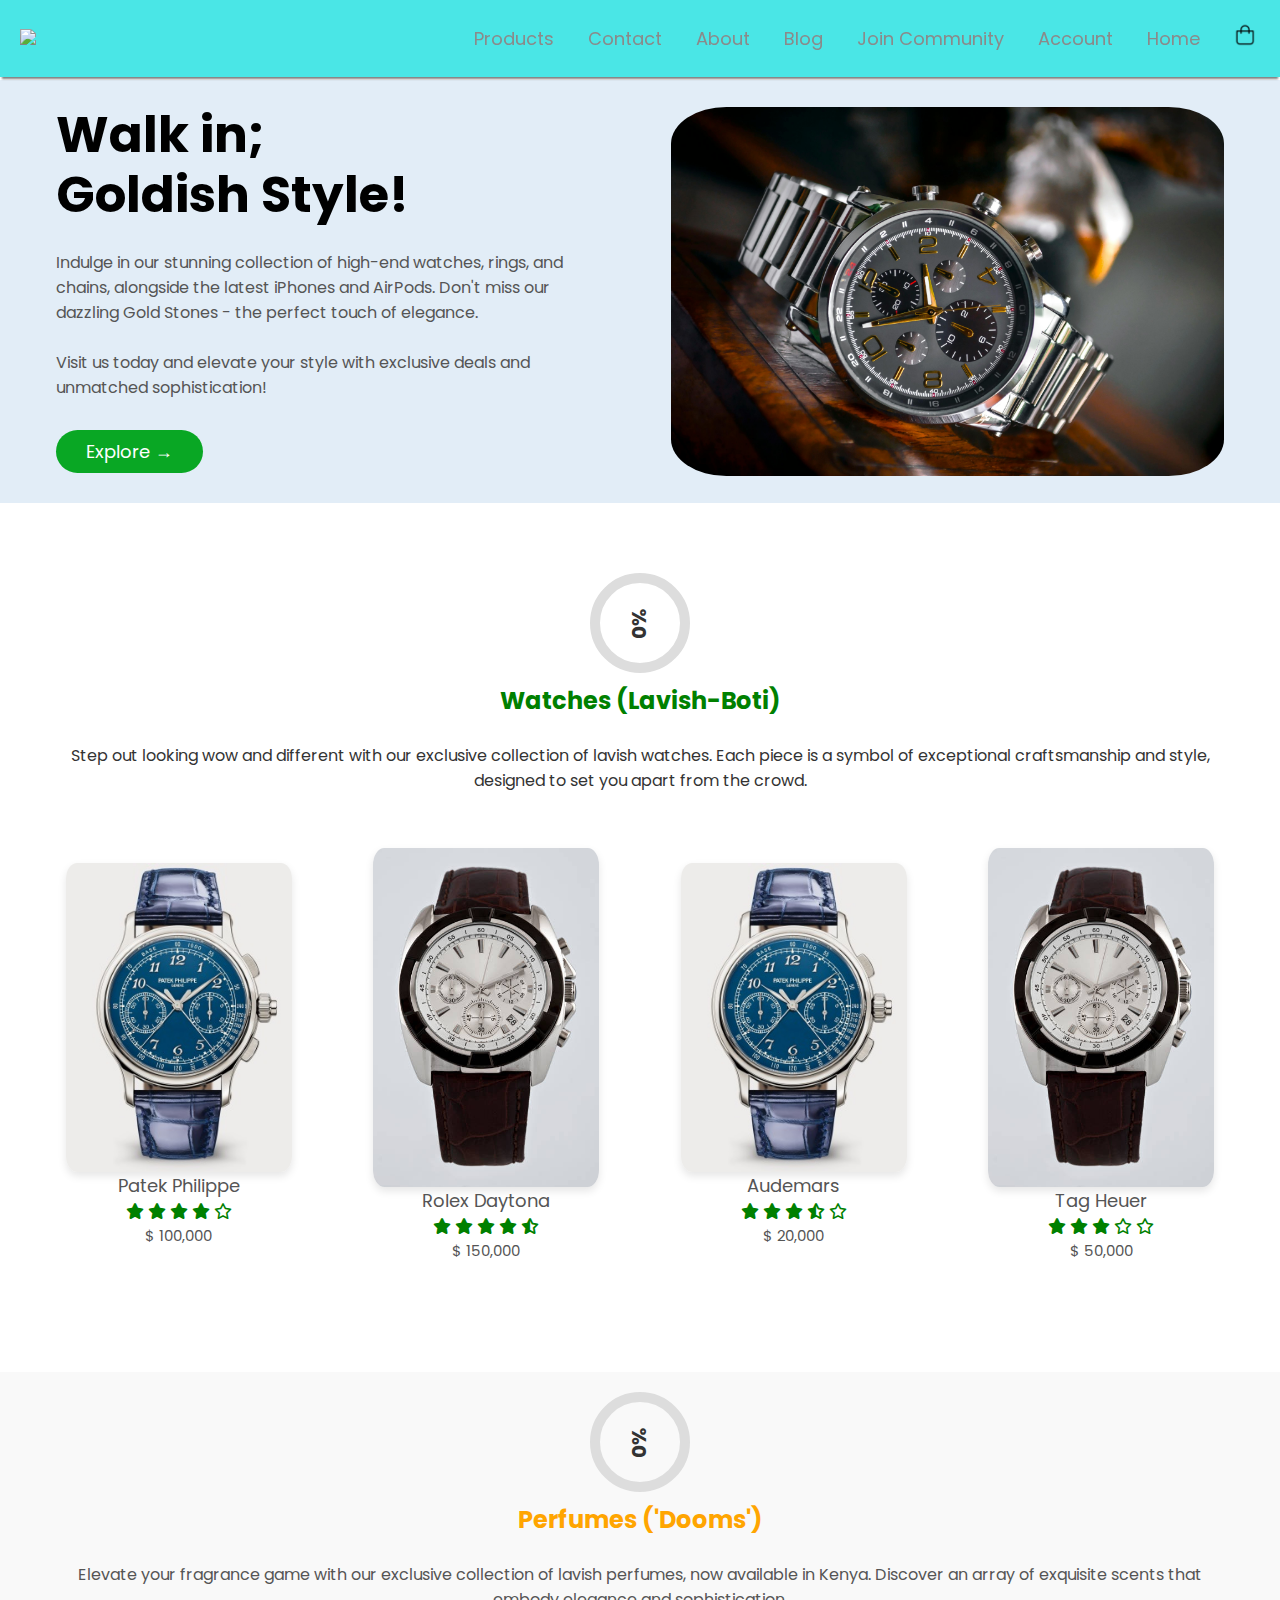
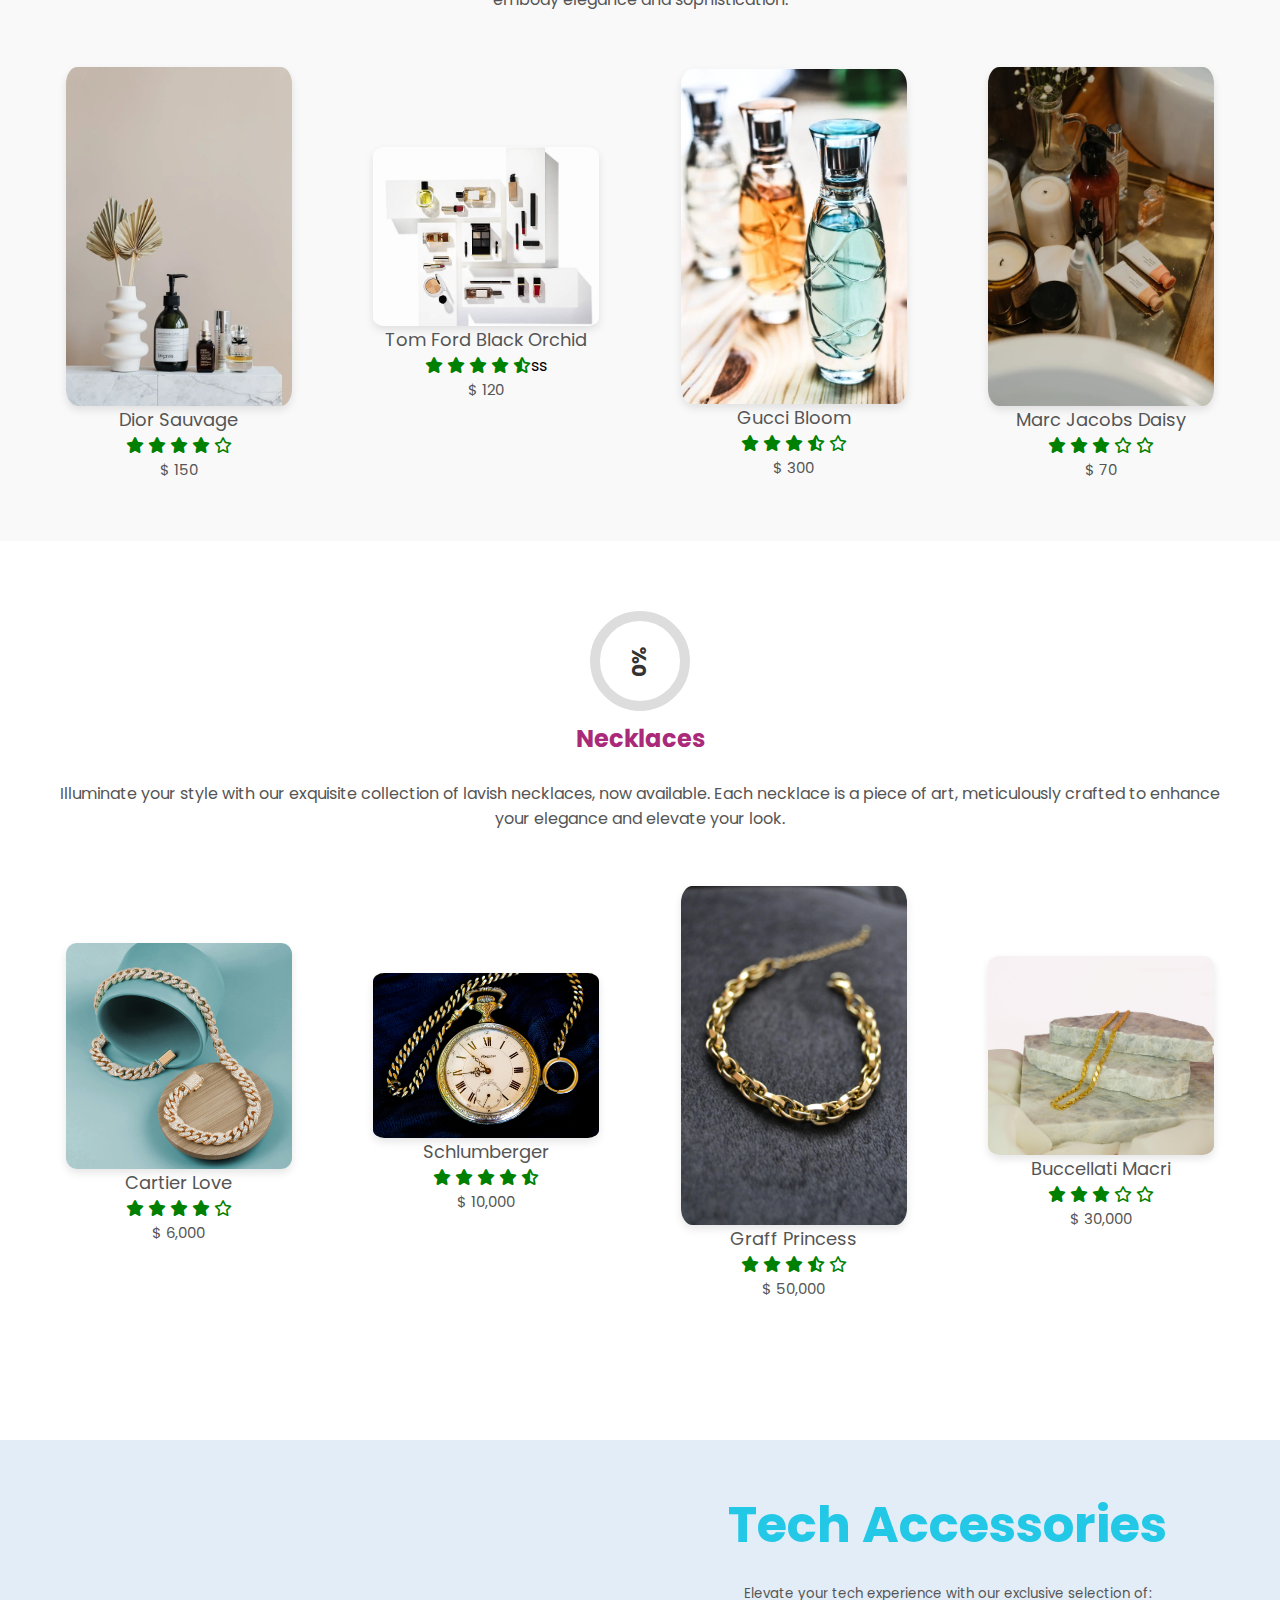
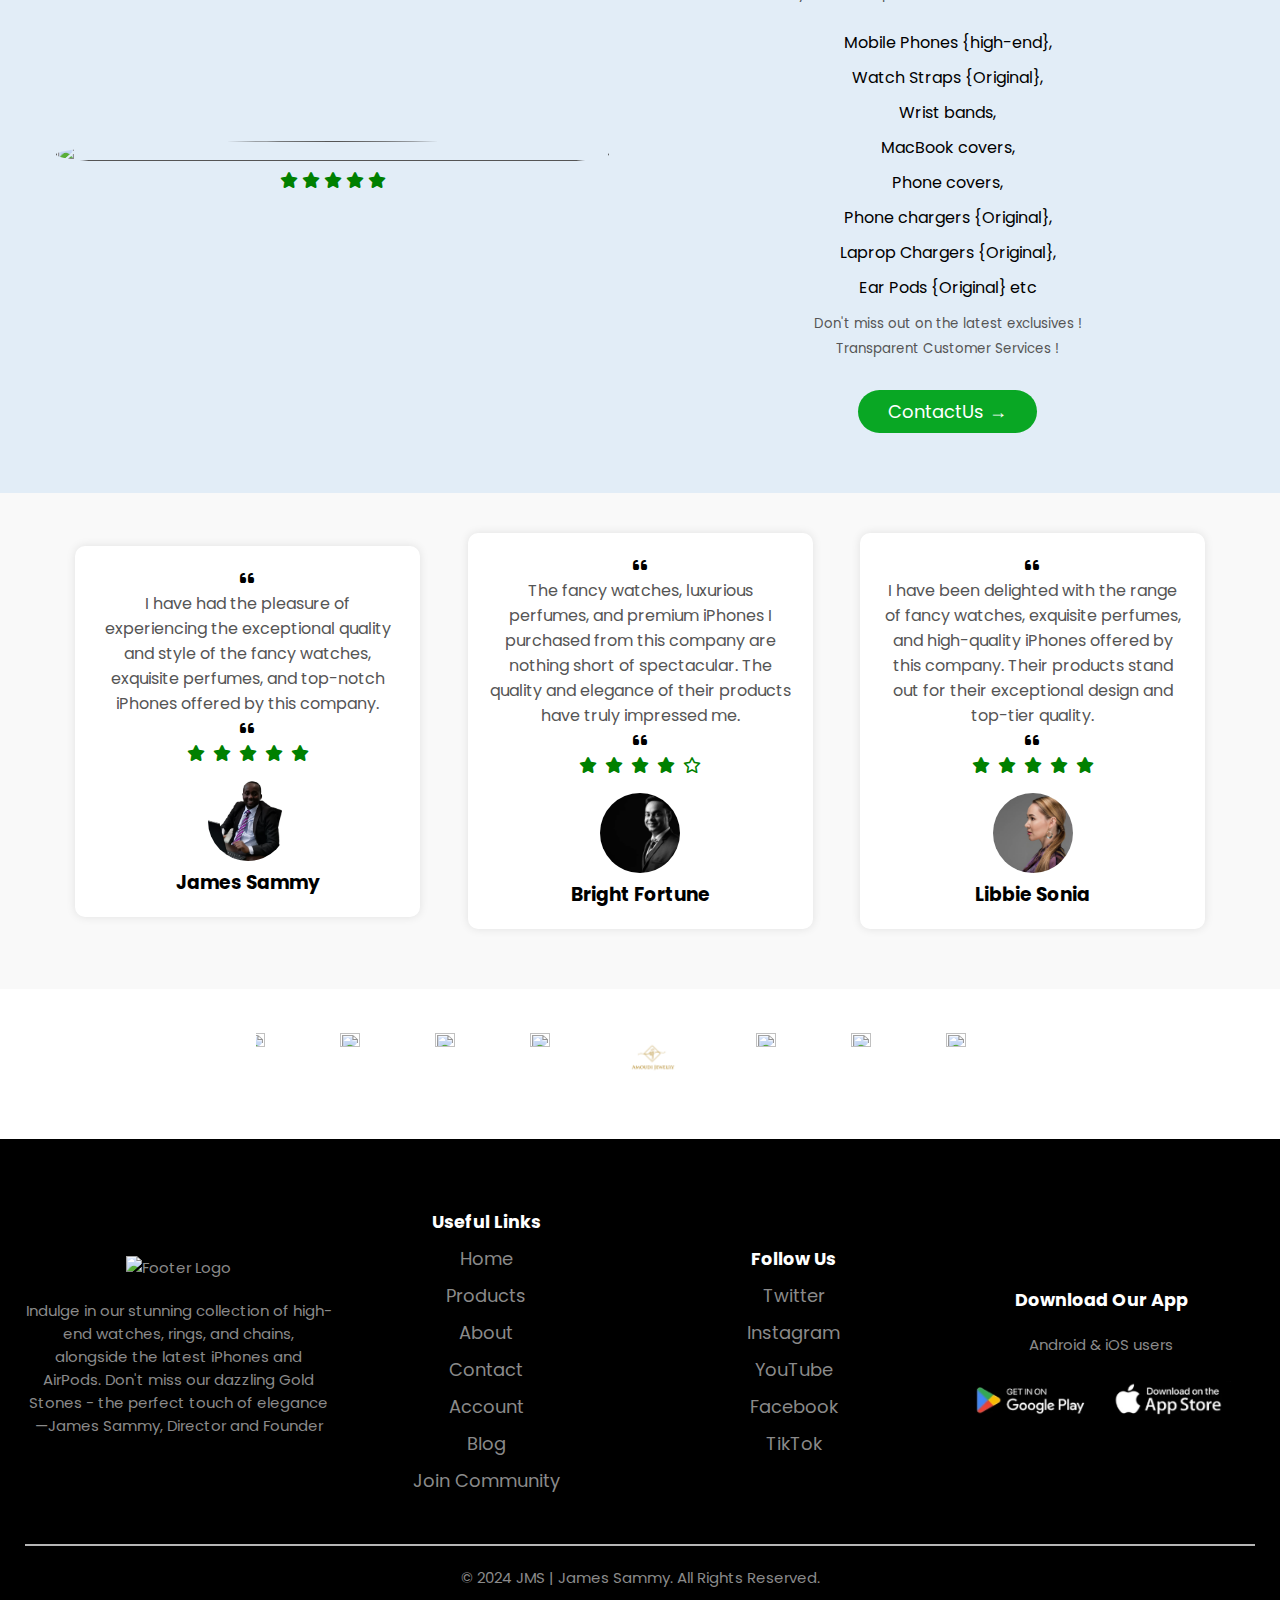
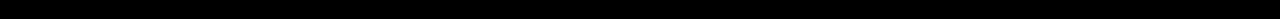
==== commit a65e336d: "SEO" ====
--- a/index.html
+++ b/index.html
@@ -4,7 +4,27 @@
 <head>
     <meta charset="UTF-8">
     <meta name="viewport" content="width=device-width, initial-scale=1.0">
-    <title>StoreJMS</title>
+    <meta charset="UTF-8">
+    <meta name="viewport" content="width=device-width, initial-scale=1.0">
+    <title>JMS Solutions Kinya</title>
+    <meta name="description"
+        content="JMS Solutions Kinya - Your destination for high-end watches, rings, chains, iPhones, and more.">
+    <meta name="keywords"
+        content="JMS Kinya StoreJMS, JMS Kinya watches, JMS Kinya rings, JMS Kinya chains, JMS Kinya iPhones, JMS Kinya AirPods, JMS Kinya gold stones, mobile accessories">
+    <meta name="author" content="James Sammy">
+    <title>JMS Solutions Kinya - Software and Automations</title>
+    <meta name="description" content="JMS Solutions Kinya is a vibrant Software and Automations">
+    <meta name="robots" content="index, follow, max-snippet:-1, max-video-preview:-1, max-image-preview:large">
+    <meta property="og:type" content="website">
+    <meta property="og:title"
+        content="JMS Solutions Kinya - Coworking, Sound Studio and Events Space in Westlands - JMS Solutions Kinya">
+    <meta property="og:description" content="LaunchPad is a vibrant Software and Automations">
+    <meta property="og:site_name" content="JMS Solutions Kinya">
+    <meta name="twitter:title" content="JMS Solutions Kinya - Software and Automations - JMS Solutions Kinya">
+
+
+
+
     <link rel="stylesheet" href="style.css"> <!-- connect to the styling css-->
     <link href="https://fonts.googleapis.com/css2?family=Poppins:wght@300;400;500;600;700&display=swap"
         rel="stylesheet">
--- a/style.css
+++ b/style.css
@@ -502,6 +502,14 @@
 }
 
 /*----- All products -----*/
+
+.productsHead {
+    color: #1765be;
+    margin-top: 125px;
+    text-align: center;
+    font-size: x-large;
+}
+
 .row-2 {
     justify-content: space-between;
     margin: 100px auto 50px;
@@ -1088,7 +1096,7 @@
 
 .Watches {
     margin-top: 50px;
-    background-color: #f9f9f9;
+    background-color: #fff;
 }
 
 .titleW {
@@ -1208,14 +1216,6 @@
 
 
 
-
-
-
-
-
-
-
-
 /*Perfumes Style*/
 
 .Perfumes {
@@ -1340,16 +1340,10 @@
 
 
 
-
-
-
-
-
-
 /*Necklace Style*/
 .Necklaces {
     margin-top: 50px;
-    background-color: #f9f9f9;
+    background-color: #fff;
 }
 
 .titleN {
